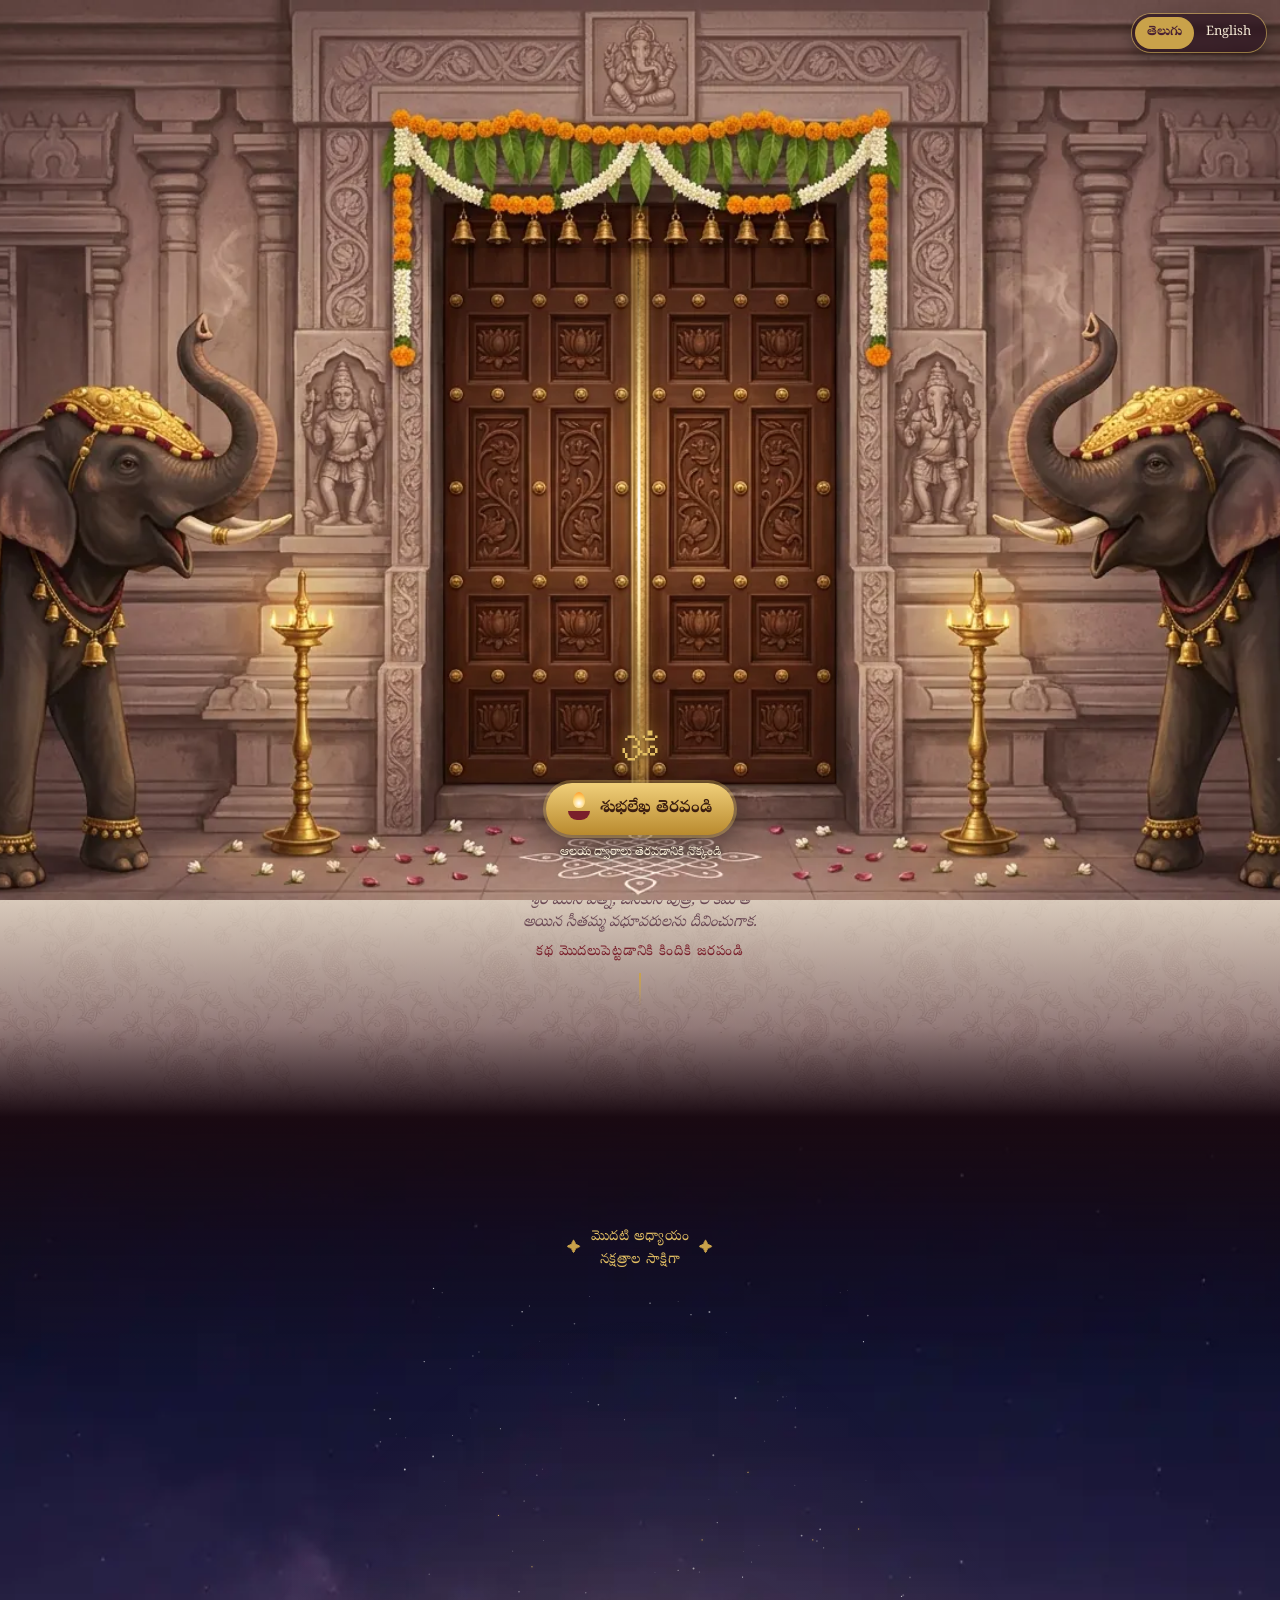
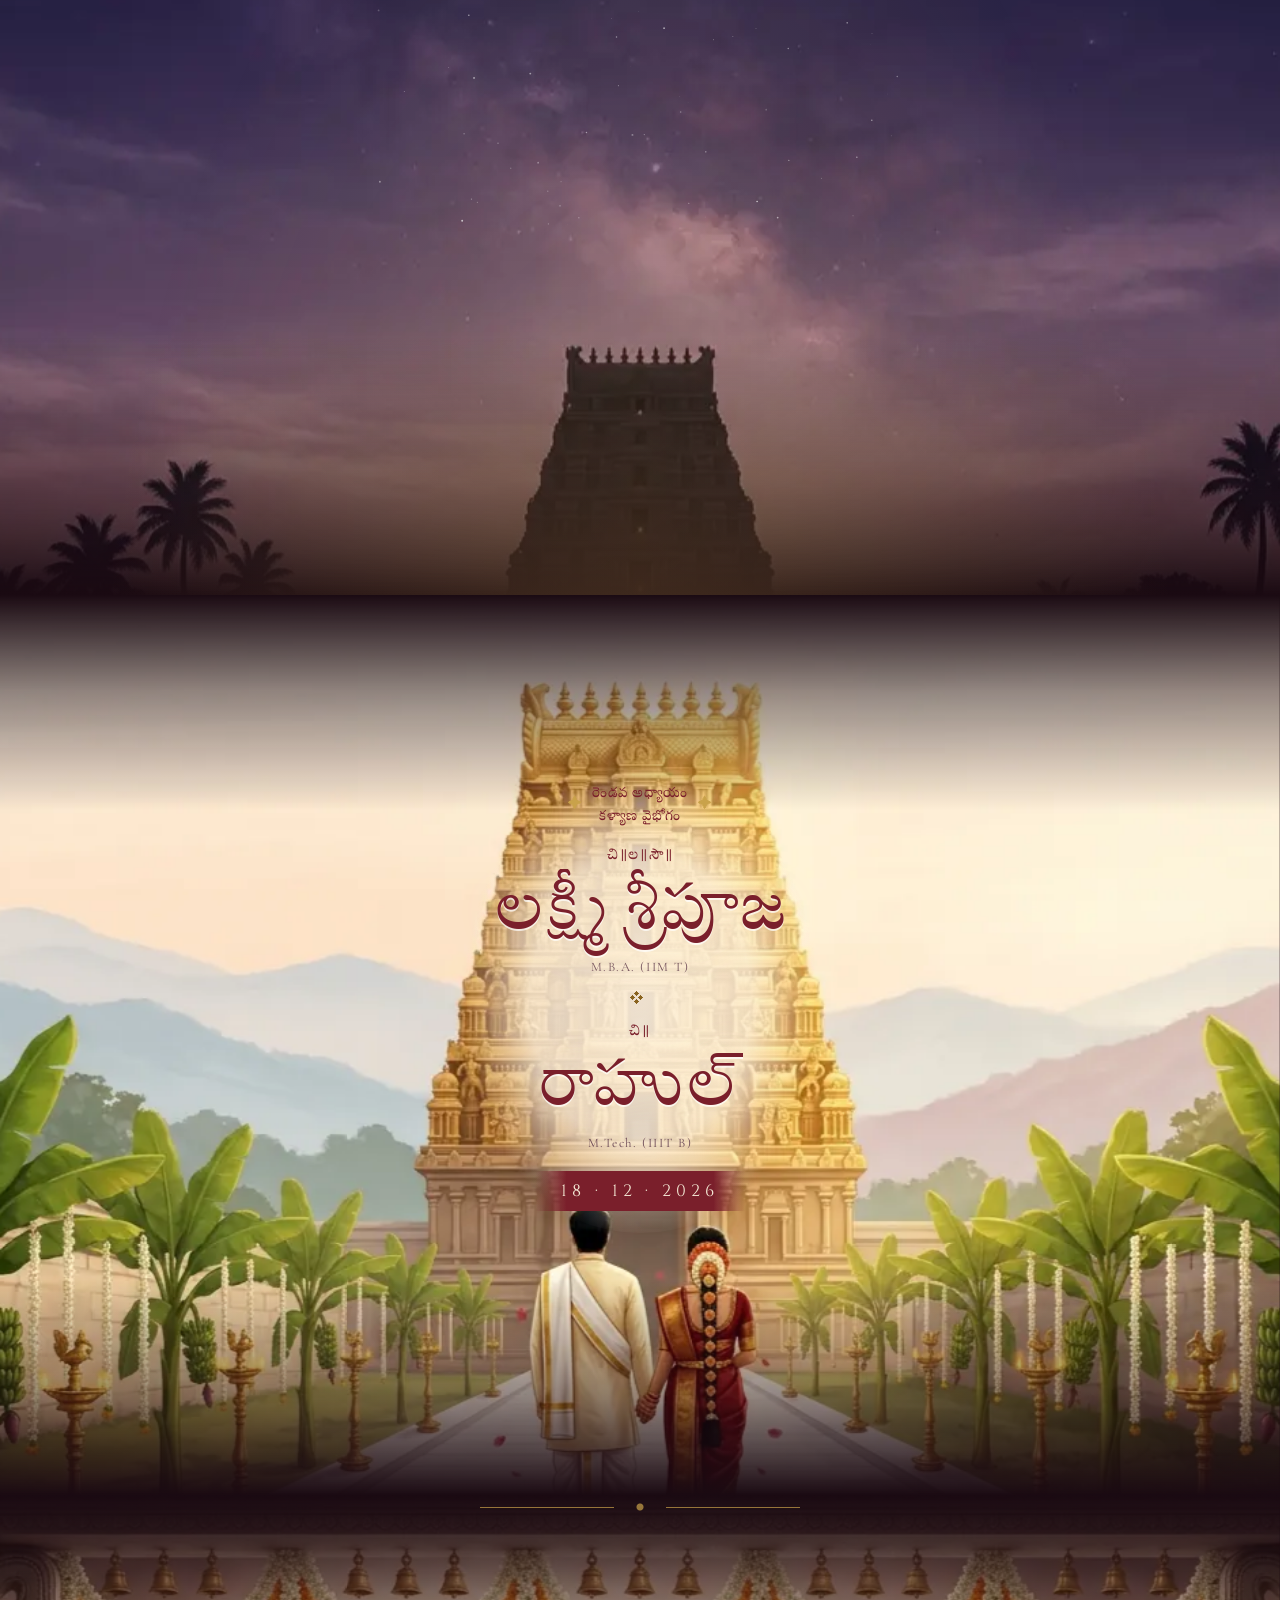
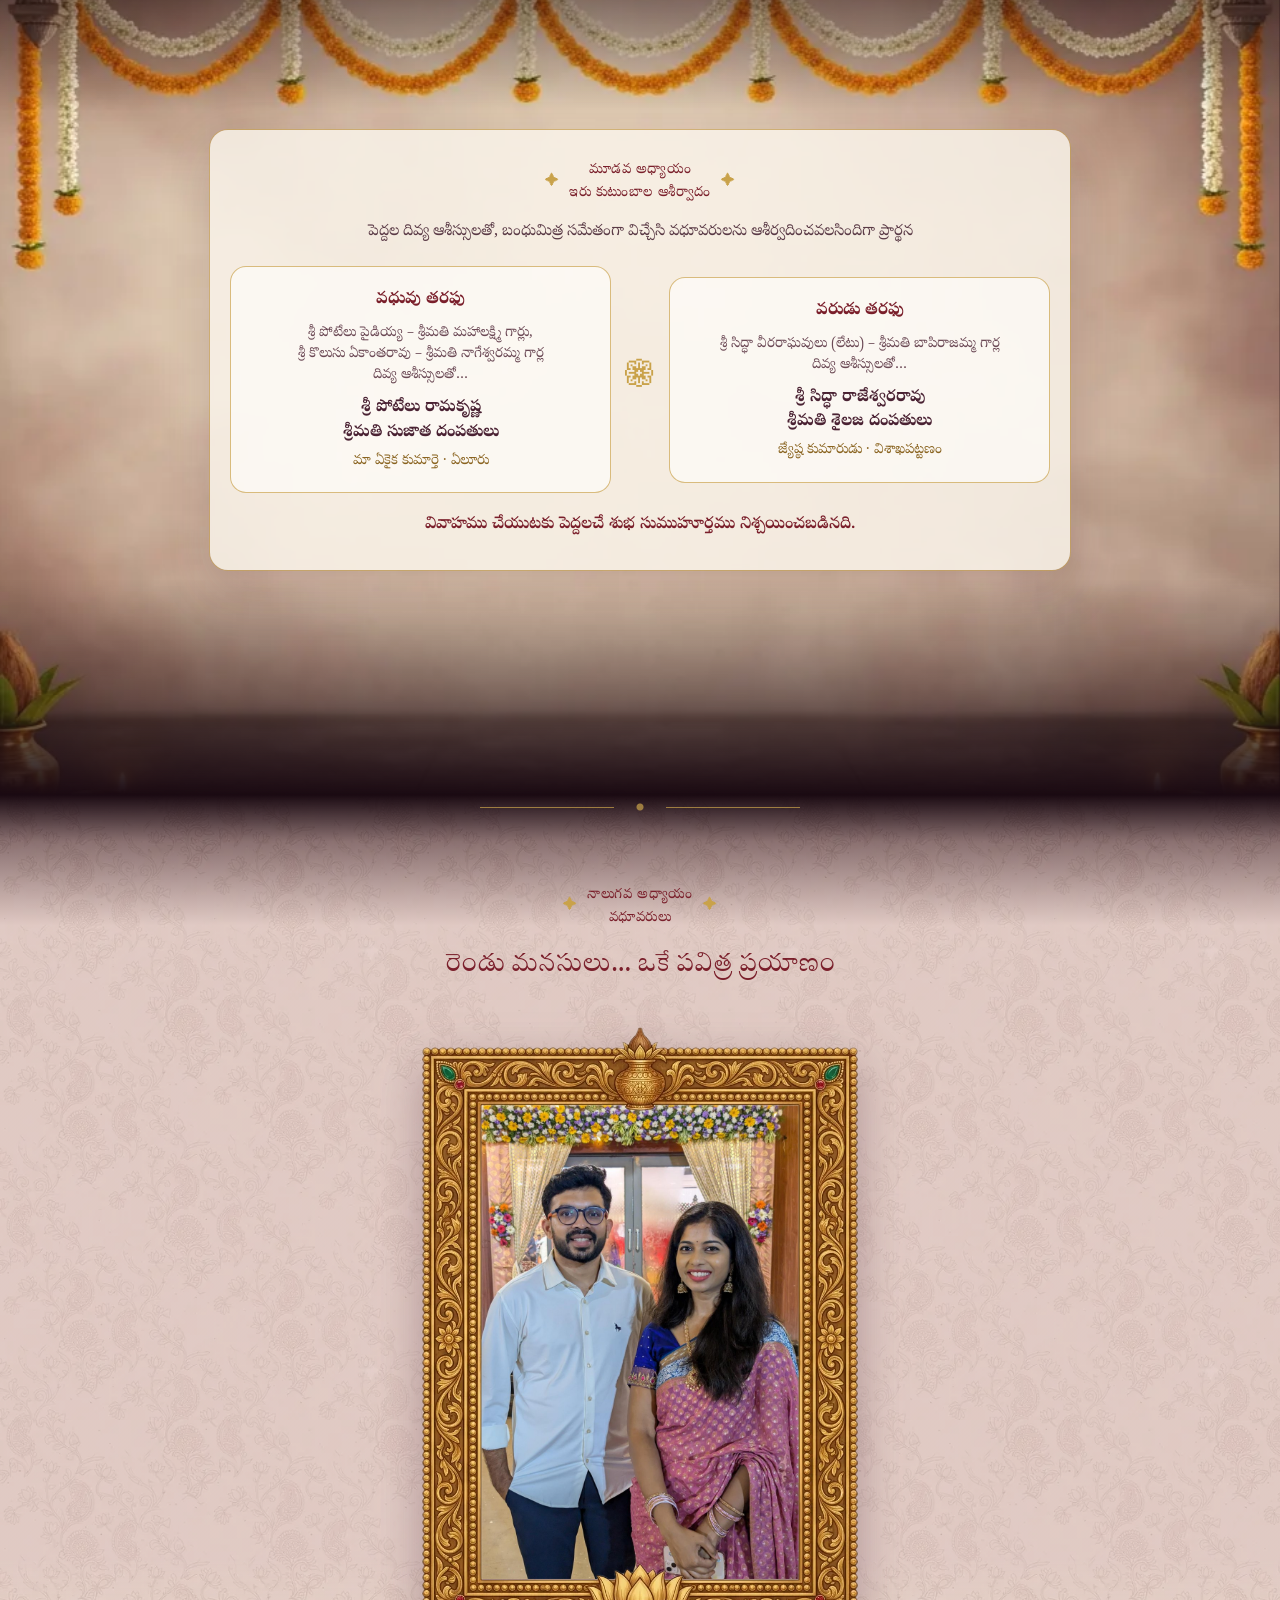
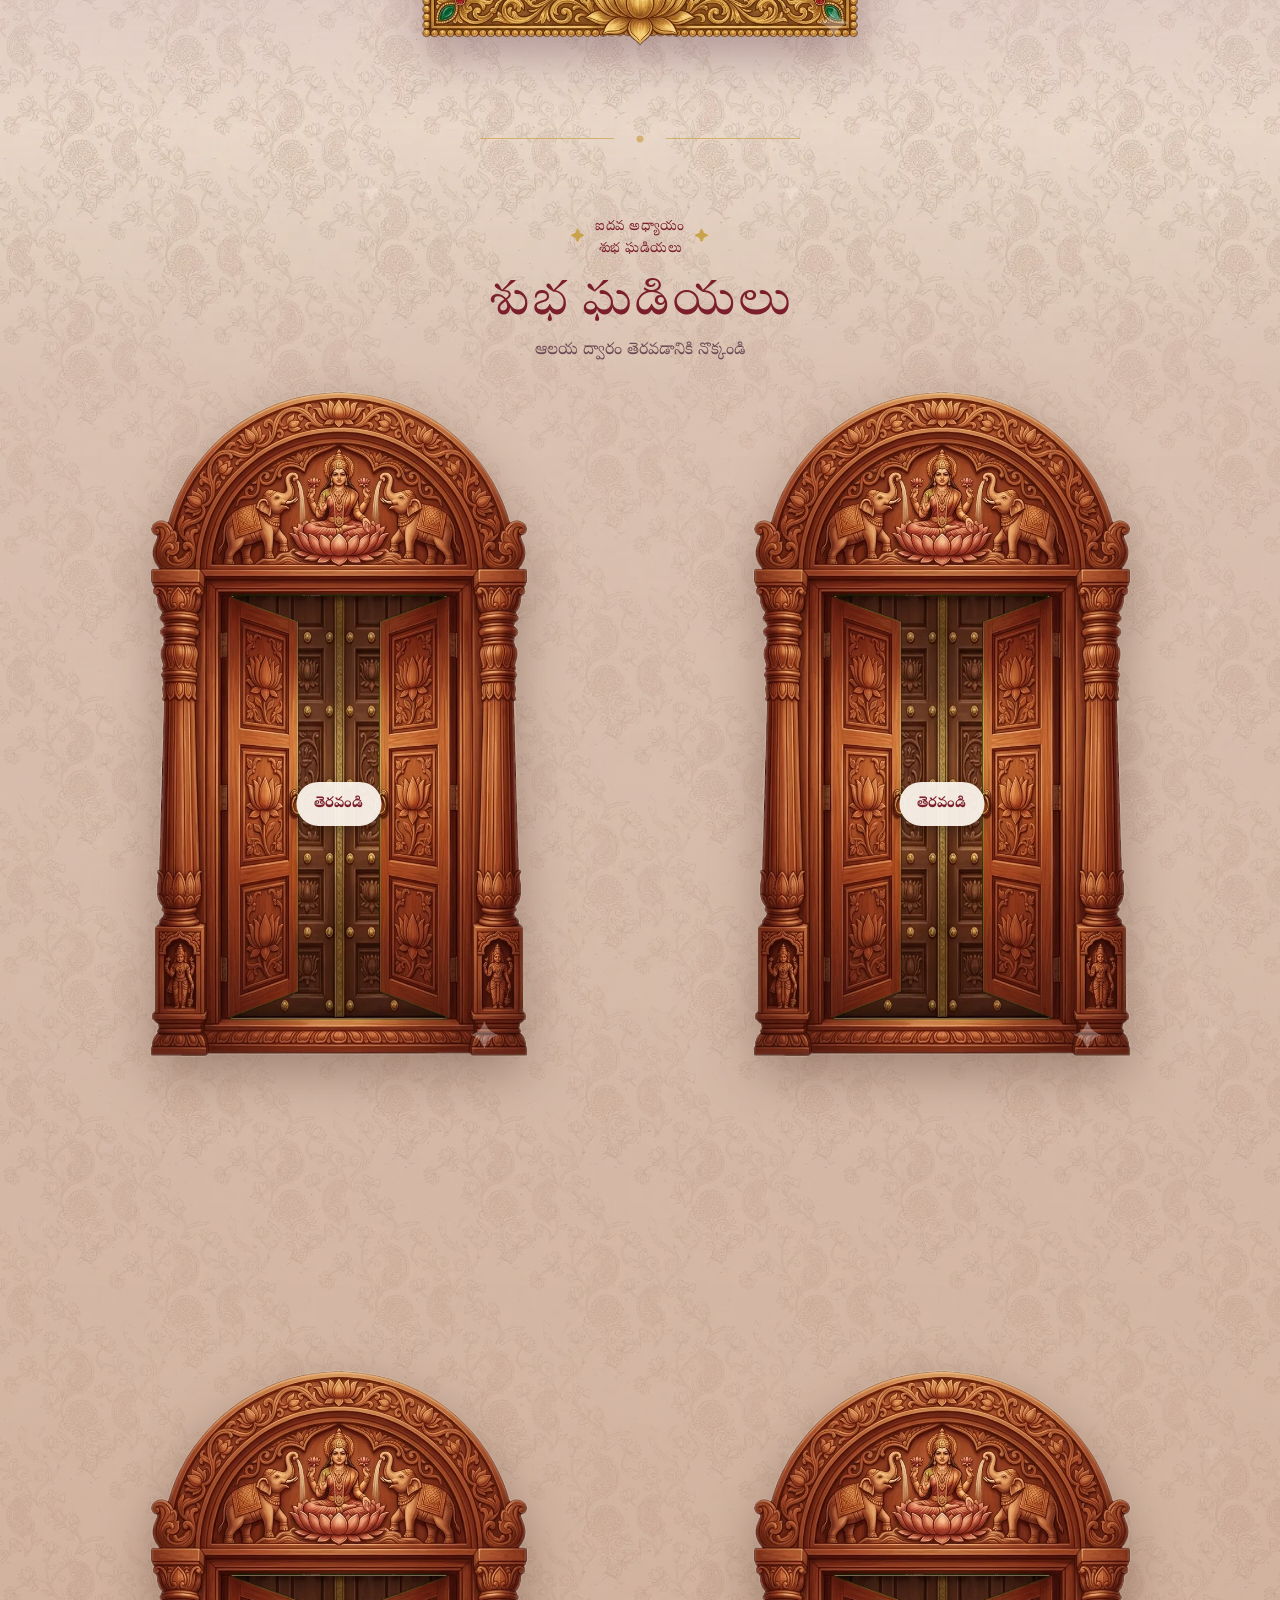
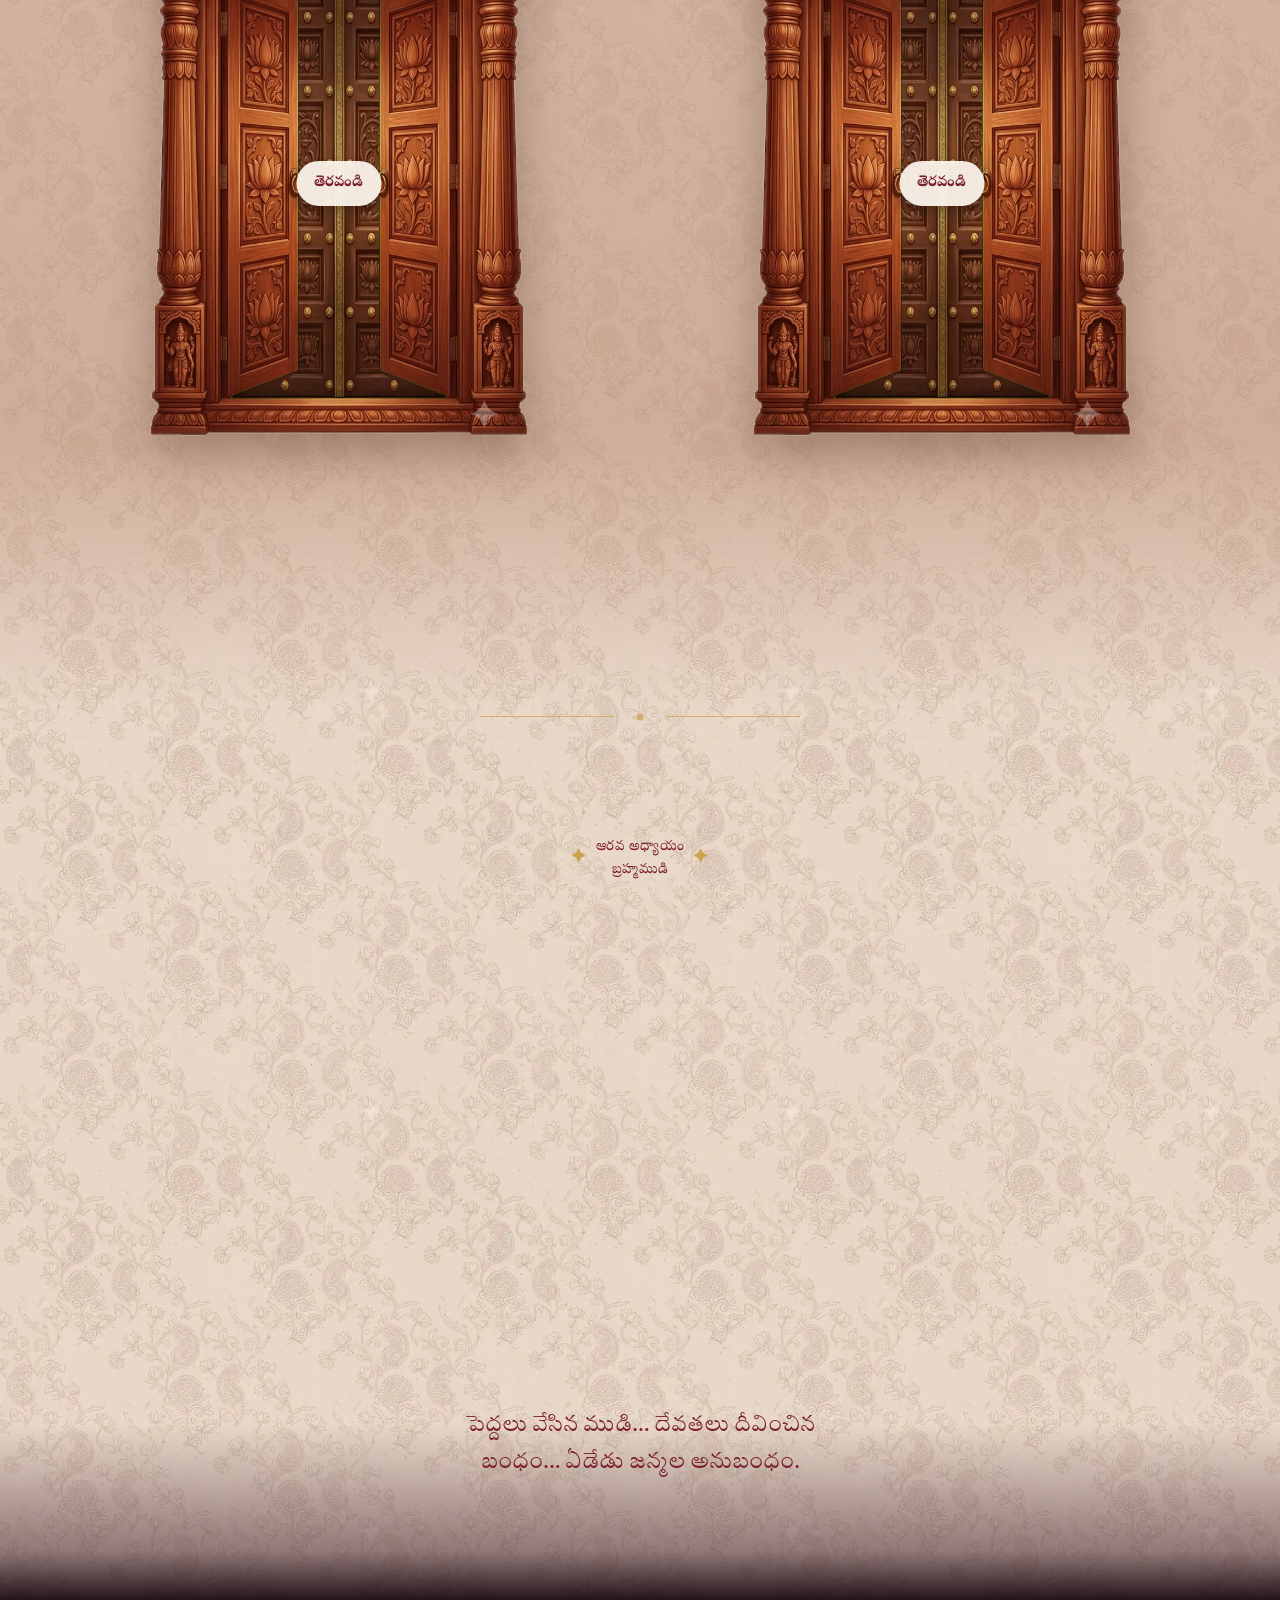
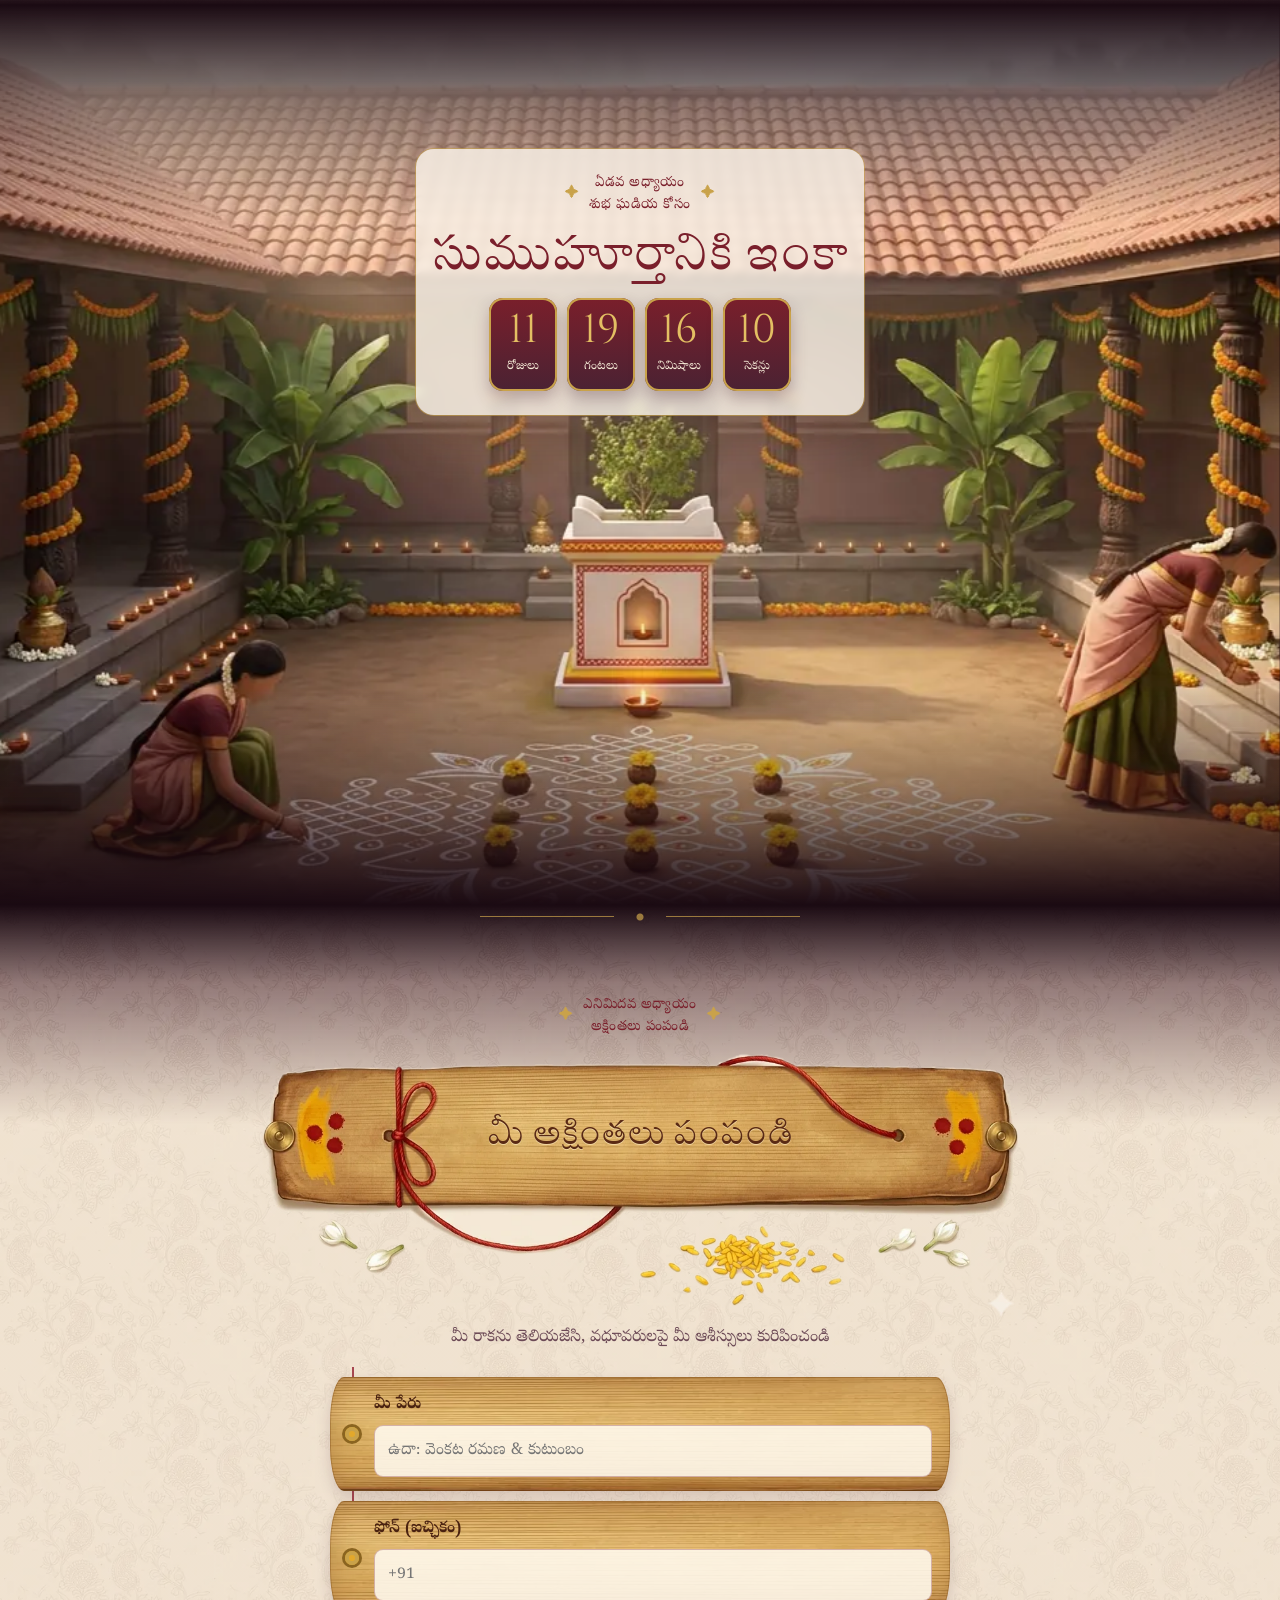
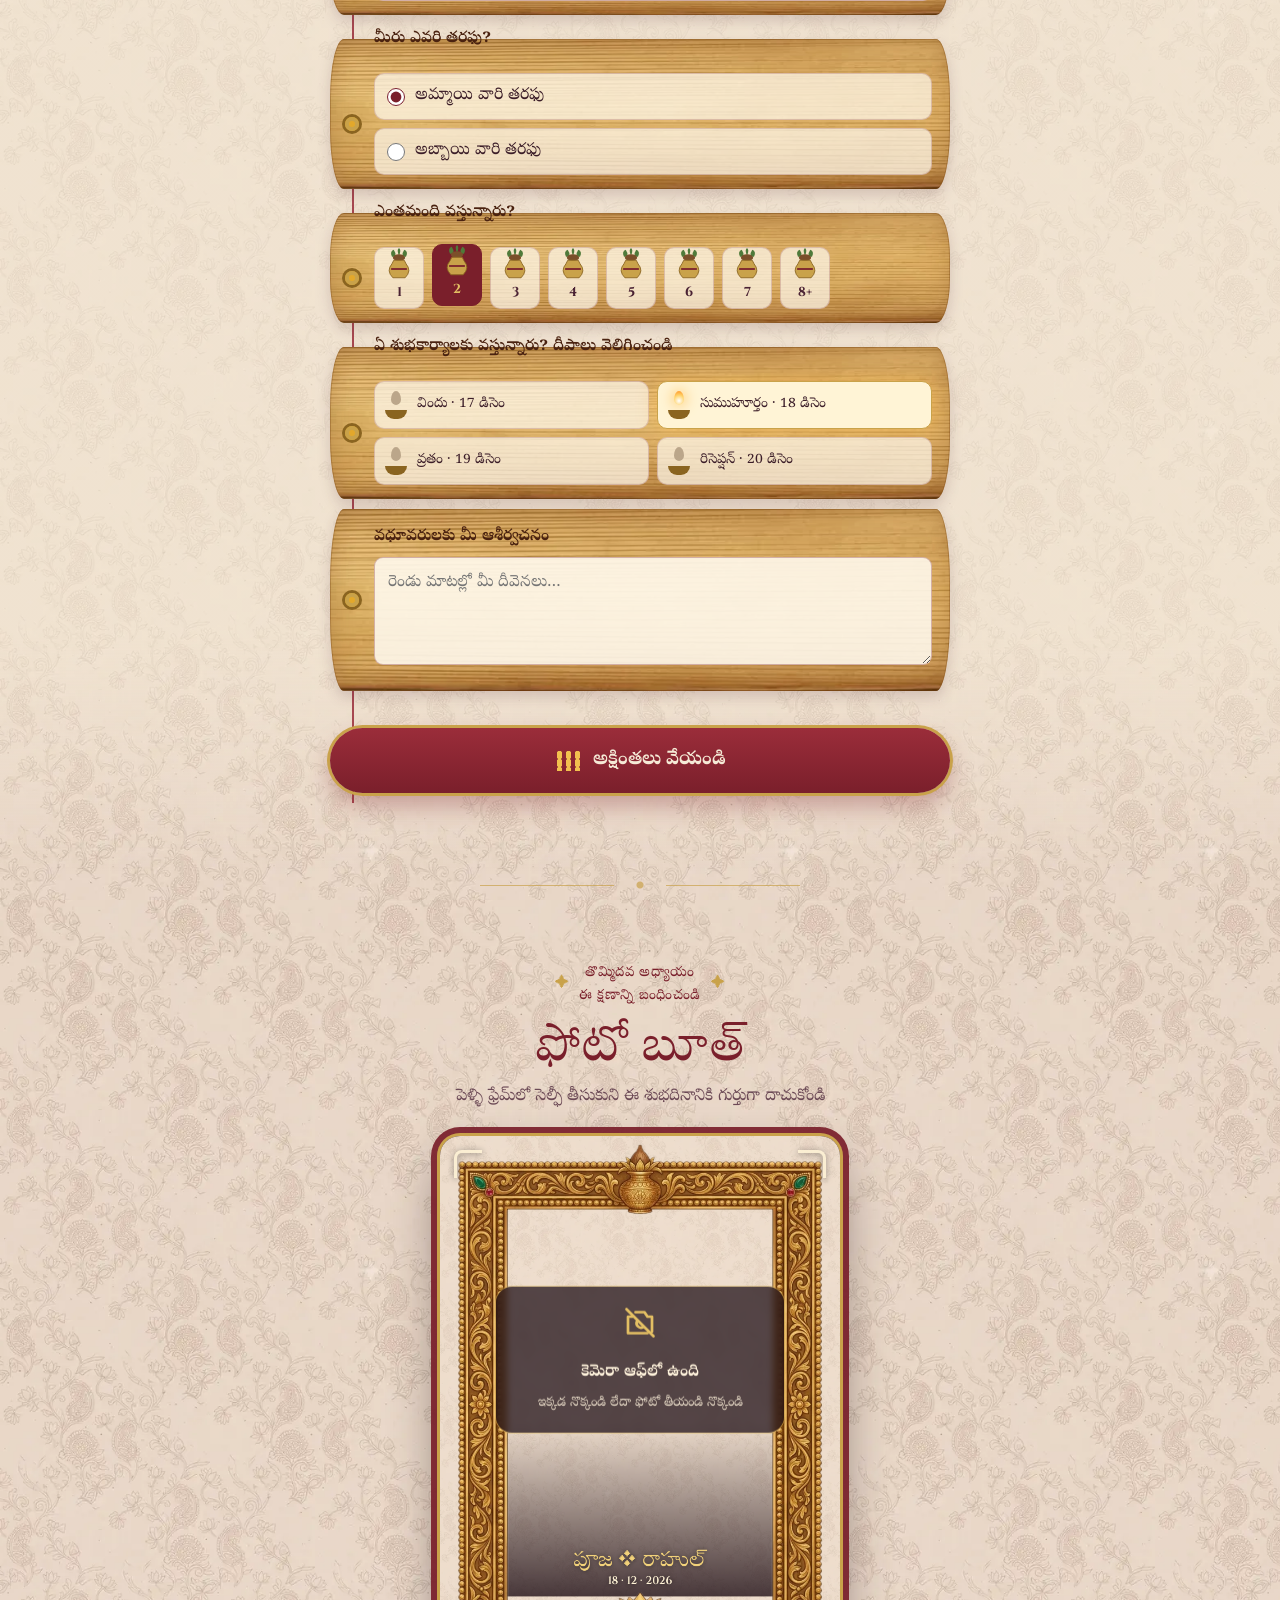
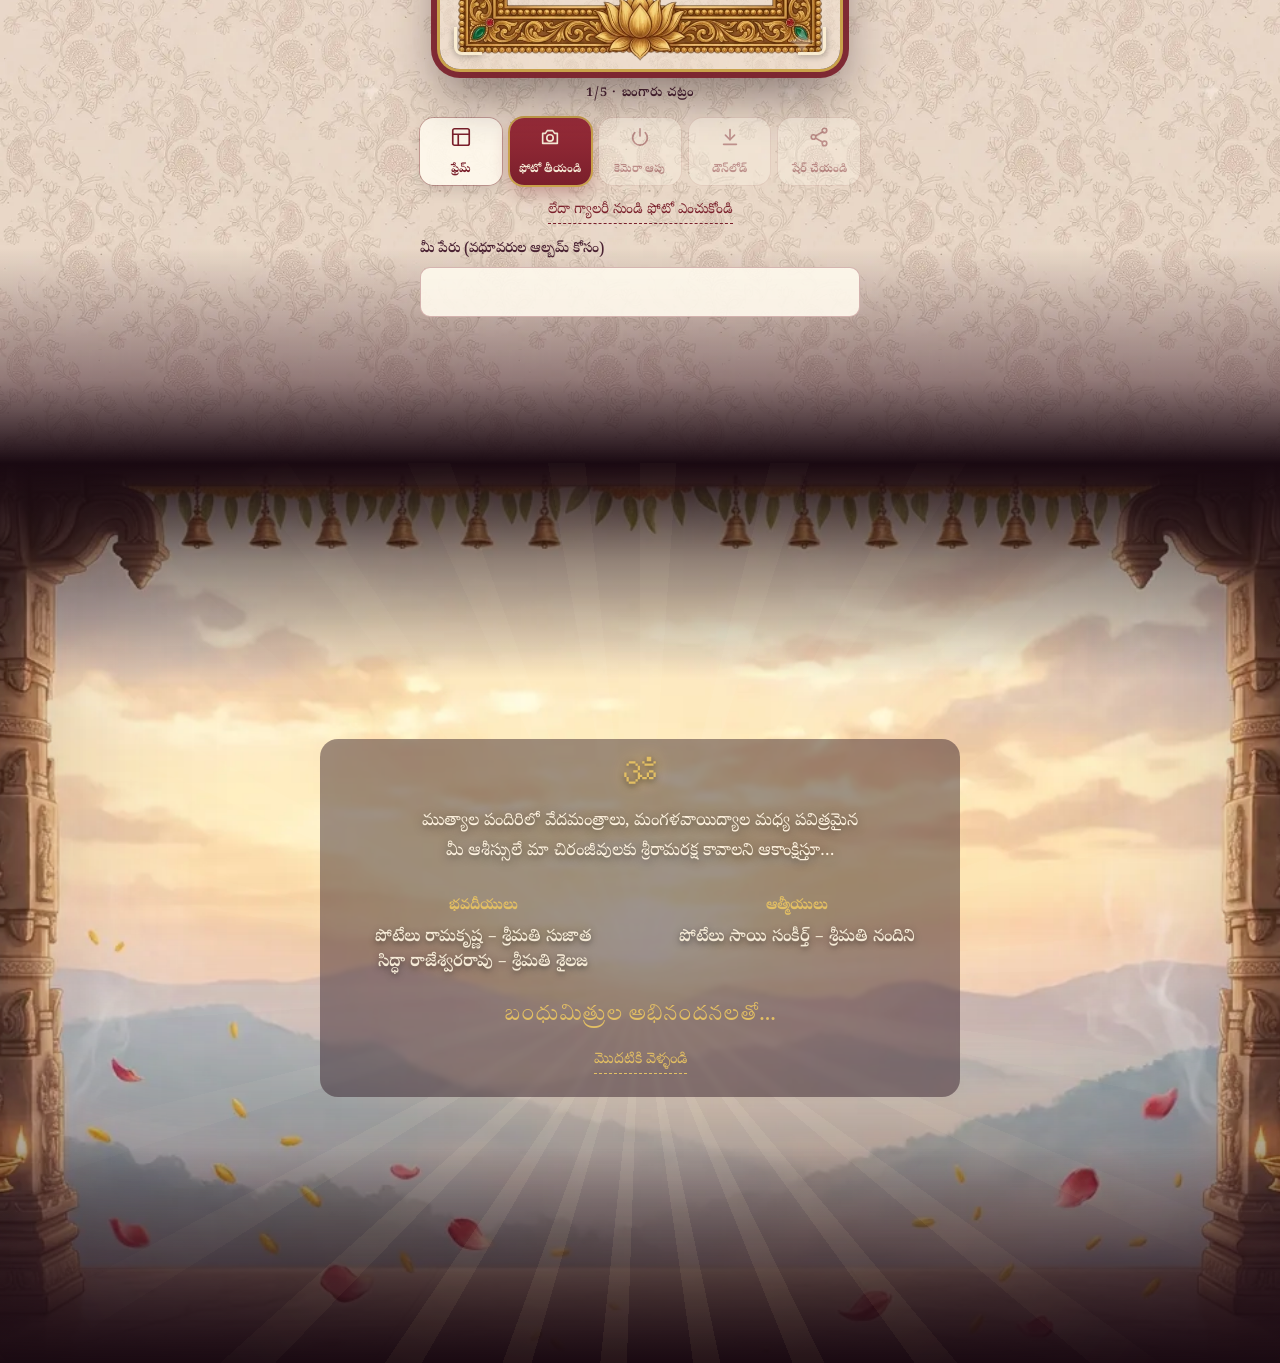
==== index.html @ 2badf067 "Initial commit - Pooja & Rahul wedding website" ====
<!DOCTYPE html>
<html lang="te">
<head>
<meta charset="utf-8">
<meta name="viewport" content="width=device-width, initial-scale=1">
<title>Lakshmi Sri Pooja weds Rahul · శుభలేఖ</title>
<meta name="description" content="Wedding invitation of Chi. La. Sow. Lakshmi Sri Pooja and Chi. Rahul · Sumuhurtham 18 December 2026, Eluru">
<meta property="og:title" content="Lakshmi Sri Pooja weds Rahul">
<meta property="og:description" content="Sumuhurtham · 18 December 2026 · Sree Convention, Eluru">
<meta name="theme-color" content="#4a2233">
<link rel="preconnect" href="https://fonts.googleapis.com">
<link rel="preconnect" href="https://fonts.gstatic.com" crossorigin>
<link rel="preload" as="image" href="assets/images/01_entrance-doors_mobile.webp" media="(max-aspect-ratio: 1/1)">
<link rel="preload" as="image" href="assets/images/01_entrance-doors_desktop.webp" media="(min-aspect-ratio: 1/1)">
<link href="https://fonts.googleapis.com/css2?family=Cinzel:wght@500;700&family=Cormorant+Garamond:ital,wght@0,500;0,600;0,700;1,500&family=Great+Vibes&family=Noto+Serif+Telugu:wght@400;600;700&family=Tiro+Telugu&display=swap" rel="stylesheet">
<link rel="stylesheet" href="css/style.css">
</head>
<body class="locked">

<!-- ============ PETALS + AKSHINTALU LAYER ============ -->
<canvas id="petals" aria-hidden="true"></canvas>

<!-- ============ 0. ENTRANCE: TEMPLE DOORS ============ -->
<section id="gate" class="gate" aria-label="Entrance">
  <div class="gate-stage" id="gateStage">
    <img class="gate-bg" id="gateBg" alt="" decoding="async">
    <div class="gate-inner" id="gateInner" aria-hidden="true"><div class="gate-light"></div></div>
    <div class="gate-leaves" id="gateLeaves" aria-hidden="true">
      <div class="gleaf gleaf-l"><img id="leafL" alt=""></div>
      <div class="gleaf gleaf-r"><img id="leafR" alt=""></div>
    </div>
    <img class="gate-trunks" id="gateTrunks" alt="" hidden>
  </div>
  <div class="gate-flash" aria-hidden="true"></div>
  <div class="lang-pick gate-lang" role="group" aria-label="Language">
    <button type="button" data-lang="te" class="lang-btn">తెలుగు</button>
    <button type="button" data-lang="en" class="lang-btn">English</button>
  </div>
  <div class="gate-ui">
    <div class="om" aria-hidden="true">ॐ</div>
    <button type="button" id="openGate" class="gate-open">
      <span class="diya" aria-hidden="true"></span>
      <span data-i18n="gate.open">శుభలేఖ తెరవండి</span>
    </button>
    <p class="gate-hint" data-i18n="gate.hint">ఆలయ ద్వారాలు తెరవడానికి నొక్కండి</p>
  </div>
</section>

<!-- floating controls -->
<div class="controls">
  <button type="button" id="langToggle" class="ctrl" aria-label="Change language"><span data-i18n="lang.label">English</span></button>
  <button type="button" id="musicToggle" class="ctrl ctrl-music" aria-label="Music"><span class="bars"><i></i><i></i><i></i><i></i></span></button>
</div>

<main id="story">

  <!-- ============ 1. INVOCATION ============ -->
  <section id="invocation" class="chapter invocation">
    <div class="arch-wrap reveal">
      <div class="arch-art" data-img="04_ganesha-arch" aria-hidden="true"></div>
      <div class="arch-fallback" aria-hidden="true">
        <div class="arch-shape"></div>
        <div class="banana banana-l"></div><div class="banana banana-r"></div>
        <div class="ganesha-mark">ॐ</div>
      </div>
      <div class="arch-content">
        <div class="tri-blessing">
          <span data-i18n="inv.srirasthu">శ్రీరస్తు</span>
          <span data-i18n="inv.subhamasthu">శుభమస్తు</span>
          <span data-i18n="inv.avighnamasthu">అవిఘ్నమస్తు</span>
        </div>
        <p class="shloka" data-i18n="inv.shloka"></p>
      </div>
    </div>
    <p class="shloka-meaning reveal" data-i18n="inv.meaning"></p>
    <p class="scroll-cue reveal" data-i18n="inv.scroll"></p>
  </section>

  <!-- ============ 2. STARS MEET ============ -->
  <section id="stars" class="chapter stars" data-img="03_star-night-sky">
    <div class="stars-bg" aria-hidden="true"></div>
    <p class="kicker light" data-i18n="stars.kicker"></p>
    <svg id="sky" viewBox="0 0 1000 1000" preserveAspectRatio="xMidYMid meet" aria-hidden="true">
      <defs>
        <radialGradient id="gStar"><stop offset="0" stop-color="#fff"/><stop offset=".35" stop-color="#ffe6a3"/><stop offset="1" stop-color="#ffcf5a" stop-opacity="0"/></radialGradient>
        <radialGradient id="gHalo"><stop offset="0" stop-color="#fff8e1" stop-opacity=".95"/><stop offset=".18" stop-color="#ffe08a" stop-opacity=".7"/><stop offset=".5" stop-color="#ffcf5a" stop-opacity=".22"/><stop offset="1" stop-color="#ffcf5a" stop-opacity="0"/></radialGradient>
        <radialGradient id="gSun"><stop offset="0" stop-color="#fff6d0"/><stop offset=".5" stop-color="#f6b93b"/><stop offset="1" stop-color="#e67e22" stop-opacity="0"/></radialGradient>
        <radialGradient id="gMoon"><stop offset="0" stop-color="#fffdf2"/><stop offset=".7" stop-color="#e9e2cf"/><stop offset="1" stop-color="#cfc6b0" stop-opacity="0"/></radialGradient>
        <radialGradient id="gFlame" cx=".5" cy=".7" r=".6"><stop offset="0" stop-color="#fff"/><stop offset=".4" stop-color="#ffd36b"/><stop offset="1" stop-color="#ff8c1a" stop-opacity="0"/></radialGradient>
        <filter id="glow" x="-50%" y="-50%" width="200%" height="200%"><feGaussianBlur stdDeviation="4" result="b"/><feMerge><feMergeNode in="b"/><feMergeNode in="SourceGraphic"/></feMerge></filter>
      </defs>
      <g id="dust"></g>
      <line class="rasi-border" x1="470" y1="200" x2="470" y2="800"/>
      <g id="cancer" class="const"></g>
      <g id="leo" class="const"></g>
      <g id="aslesha" class="nak"></g>
      <g id="magha" class="nak"></g>
      <text id="tCancer" data-i18n="stars.cancer" class="sky-label" x="230" y="225" text-anchor="middle"></text>
      <text id="tLeo" data-i18n="stars.leo" class="sky-label" x="760" y="225" text-anchor="middle"></text>
      <text id="tAslesha" data-i18n="stars.aslesha" class="sky-name" x="300" y="650" text-anchor="middle"></text>
      <text id="tMagha" data-i18n="stars.magha" class="sky-name" x="620" y="650" text-anchor="middle"></text>
      <g id="moon"><circle r="46" fill="url(#gMoon)"/><circle r="30" fill="#f8f3e3"/><circle cx="12" cy="-6" r="26" fill="#1b1640" opacity=".92"/></g>
      <g id="sun"><circle r="70" fill="url(#gSun)"/><circle r="30" fill="#ffd56b"/><g class="rays"></g></g>
      <circle id="orbA" r="10" fill="url(#gStar)" filter="url(#glow)" opacity="0"/>
      <circle id="orbM" r="10" fill="url(#gStar)" filter="url(#glow)" opacity="0"/>
      <g id="deepam" opacity="0">
        <ellipse cx="0" cy="-34" rx="26" ry="48" fill="url(#gFlame)"/>
        <path d="M0 -70 C 14 -48, 14 -26, 0 -14 C -14 -26, -14 -48, 0 -70 Z" fill="#ffdf7e"/>
        <path d="M-62 -6 Q 0 34 62 -6 Q 48 26 0 30 Q -48 26 -62 -6 Z" fill="#c9a24a" stroke="#8a6420" stroke-width="2"/>
        <ellipse cx="0" cy="-6" rx="62" ry="10" fill="#e3bf63" stroke="#8a6420" stroke-width="2"/>
      </g>
    </svg>
    <div class="stars-text">
      <p class="sl" data-i18n="stars.l1"></p>
      <p class="sl" data-i18n="stars.l2"></p>
      <p class="sl" data-i18n="stars.l3"></p>
      <p class="sl sl-big" data-i18n="stars.l4"></p>
      <button type="button" class="replay" id="replayStars" data-i18n="stars.replay"></button>
    </div>
  </section>

  <!-- ============ 3. NAMES / GOPURAM ============ -->
  <section id="names" class="chapter names" data-img="02_gopuram-hero">
    <div class="names-fallback" aria-hidden="true">
      <div class="hills"></div>
      <svg class="gopuram-svg" viewBox="0 0 400 520"><g fill="#c9a24a" stroke="#8a6420" stroke-width="2">
        <rect x="70" y="420" width="260" height="100"/>
        <path d="M95 420 L305 420 L290 360 L110 360 Z"/><path d="M115 360 L285 360 L272 305 L128 305 Z"/>
        <path d="M132 305 L268 305 L257 255 L143 255 Z"/><path d="M147 255 L253 255 L244 210 L156 210 Z"/>
        <path d="M160 210 L240 210 L233 172 L167 172 Z"/><path d="M150 172 Q200 110 250 172 Z"/>
        <g fill="#e3bf63"><circle cx="175" cy="125" r="7"/><circle cx="200" cy="112" r="8"/><circle cx="225" cy="125" r="7"/></g>
        <rect x="175" y="440" width="50" height="80" fill="#4a2233"/></g>
        <g fill="#8a6420" opacity=".5"><rect x="120" y="375" width="12" height="30"/><rect x="160" y="375" width="12" height="30"/><rect x="228" y="375" width="12" height="30"/><rect x="268" y="375" width="12" height="30"/><rect x="150" y="320" width="10" height="22"/><rect x="240" y="320" width="10" height="22"/><rect x="195" y="270" width="10" height="22"/></g>
      </svg>
    </div>
    <div class="names-card">
      <p class="kicker" data-i18n="names.kicker"></p>
      <div class="name-line reveal"><span class="pref" data-i18n="names.bridePrefix"></span><h1 class="nm" data-i18n="names.bride"></h1><span class="deg" data-i18n="names.brideDeg"></span></div>
      <div class="weds reveal" data-i18n="names.with"></div>
      <div class="name-line reveal"><span class="pref" data-i18n="names.groomPrefix"></span><h1 class="nm" data-i18n="names.groom"></h1><span class="deg" data-i18n="names.groomDeg"></span></div>
      <div class="date-ribbon reveal" data-i18n="names.date"></div>
    </div>
  </section>

  <!-- ============ 4. FAMILIES ============ -->
  <section id="families" class="chapter families" data-img="05_families-mandapam">
    <div class="pillar pillar-l" aria-hidden="true"></div><div class="pillar pillar-r" aria-hidden="true"></div>
    <div class="fam-inner">
      <p class="kicker" data-i18n="fam.kicker"></p>
      <p class="fam-lead reveal" data-i18n="fam.lead"></p>
      <div class="fam-grid">
        <article class="fam-card reveal">
          <h3 data-i18n="fam.brideSide"></h3>
          <p class="gp" data-i18n="fam.brideGp"></p>
          <p class="parents" data-i18n="fam.brideParents"></p>
          <p class="rel" data-i18n="fam.brideRel"></p>
        </article>
        <div class="fam-knot reveal" aria-hidden="true">❁</div>
        <article class="fam-card reveal">
          <h3 data-i18n="fam.groomSide"></h3>
          <p class="gp" data-i18n="fam.groomGp"></p>
          <p class="parents" data-i18n="fam.groomParents"></p>
          <p class="rel" data-i18n="fam.groomRel"></p>
        </article>
      </div>
      <p class="fam-decided reveal" data-i18n="fam.decided"></p>
    </div>
  </section>

  <!-- ============ 5. COUPLE PHOTOS ============ -->
  <section id="couple" class="chapter couple">
    <p class="kicker" data-i18n="couple.kicker"></p>
    <p class="couple-line reveal" data-i18n="couple.line"></p>
    <div class="frames">
      <figure class="tframe main reveal"><div class="tf-photo"><img src="assets/images/couple-1.jpg" alt="Pooja and Rahul" loading="lazy"></div><img class="tf-frame" src="assets/images/06_photo-frame.webp" alt=""></figure>
    </div>
  </section>

  <!-- ============ 6. EVENTS (temple doors) ============ -->
  <section id="events" class="chapter events">
    <p class="kicker" data-i18n="ev.kicker"></p>
    <h2 class="ch-title reveal" data-i18n="ev.title"></h2>
    <p class="ch-sub reveal" data-i18n="ev.sub"></p>
    <div class="event-list" id="eventList"></div>
  </section>

  <!-- ============ 7. BRAHMAMUDI ============ -->
  <section id="knot" class="chapter knot">
    <p class="kicker" data-i18n="knot.kicker"></p>
    <div class="knot-stage" id="knotStage">
      <img class="knot-half knot-l" src="assets/images/12_brahmamudi-knot.webp" alt="">
      <img class="knot-half knot-r" src="assets/images/12_brahmamudi-knot.webp" alt="">
      <div class="knot-glow" aria-hidden="true"></div>
    </div>
    <p class="knot-line reveal" data-i18n="knot.line"></p>
  </section>

  <!-- ============ 8. COUNTDOWN ============ -->
  <section id="countdown" class="chapter countdown" data-img="13_countdown-courtyard">
    <div class="cd-inner">
      <p class="kicker" data-i18n="cd.kicker"></p>
      <h2 class="ch-title" data-i18n="cd.title"></h2>
      <div class="cd-grid" id="cdGrid">
        <div class="cd-cell"><span id="cdD">--</span><small data-i18n="cd.days"></small></div>
        <div class="cd-cell"><span id="cdH">--</span><small data-i18n="cd.hours"></small></div>
        <div class="cd-cell"><span id="cdM">--</span><small data-i18n="cd.mins"></small></div>
        <div class="cd-cell"><span id="cdS">--</span><small data-i18n="cd.secs"></small></div>
      </div>
      <p class="cd-done" id="cdDone" data-i18n="cd.done" hidden></p>
    </div>
    <div class="muggu" aria-hidden="true"></div>
  </section>

  <!-- ============ 9. RSVP ============ -->
  <section id="rsvp" class="chapter rsvp">
    <p class="kicker" data-i18n="rsvp.kicker"></p>
    <div class="scroll-head" id="scrollHead">
      <img src="assets/images/14_rsvp-palm-leaf.webp" alt="">
      <h2 class="scroll-title" data-i18n="rsvp.title"></h2>
    </div>
    <p class="ch-sub reveal" data-i18n="rsvp.sub"></p>

    <div class="leaf" id="leaf">
      <span class="leaf-thread" aria-hidden="true"></span>
      <form id="rsvpForm" class="leaf-form" novalidate>
        <label class="fld"><span data-i18n="rsvp.name"></span>
          <input name="name" maxlength="80" autocomplete="name" data-i18n-ph="rsvp.namePh" required></label>
        <label class="fld"><span data-i18n="rsvp.phone"></span>
          <input name="phone" maxlength="20" inputmode="tel" autocomplete="tel" placeholder="+91"></label>

        <fieldset class="fld">
          <legend data-i18n="rsvp.side"></legend>
          <div class="side-pick">
            <label><input type="radio" name="side" value="bride" checked><span data-i18n="rsvp.sideBride"></span></label>
            <label><input type="radio" name="side" value="groom"><span data-i18n="rsvp.sideGroom"></span></label>
          </div>
        </fieldset>

        <fieldset class="fld">
          <legend data-i18n="rsvp.count"></legend>
          <div class="kalasams" id="kalasams" role="radiogroup"></div>
        </fieldset>

        <fieldset class="fld">
          <legend data-i18n="rsvp.events"></legend>
          <div class="lamps" id="lamps"></div>
        </fieldset>

        <label class="fld"><span data-i18n="rsvp.bless"></span>
          <textarea name="blessing" rows="3" maxlength="500" data-i18n-ph="rsvp.blessPh"></textarea></label>

        <p class="form-err" id="formErr" role="alert"></p>
        <button type="submit" class="btn-akshintalu" id="rsvpBtn"><span class="rice" aria-hidden="true"></span><span data-i18n="rsvp.submit"></span></button>
      </form>

      <div class="rsvp-thanks" id="rsvpThanks" hidden>
        <div class="kalasam-big" aria-hidden="true"></div>
        <h3 data-i18n="rsvp.thanks"></h3>
        <p data-i18n="rsvp.thanksSub"></p>
        <button type="button" class="link-btn" id="rsvpAgain" data-i18n="rsvp.again"></button>
      </div>
    </div>
  </section>

  <!-- ============ 10. PHOTO BOOTH (reserved) ============ -->
  <section id="photobooth" class="chapter photobooth">
    <p class="kicker" data-i18n="pb.kicker"></p>
    <h2 class="ch-title reveal" data-i18n="pb.title"></h2>
    <p class="ch-sub reveal" data-i18n="pb.sub"></p>

    <div class="pb-stage reveal">
      <div class="pb-viewport">
        <canvas id="pbView" width="720" height="960" aria-label="Photo booth"></canvas>
        <span class="pb-corner tl"></span><span class="pb-corner tr"></span><span class="pb-corner bl"></span><span class="pb-corner br"></span>
        <button type="button" class="pb-off" id="pbOff">
          <span class="pb-off-icon" id="pbOffIcon"></span>
          <span data-i18n="pb.off"></span>
          <span class="pb-off-hint" data-i18n="pb.offHint"></span>
        </button>
        <span class="pb-live-badge"><i></i>LIVE</span>
        <button type="button" class="pb-flip" id="pbFlip" aria-label="Switch camera" hidden>⟲</button>
        <div class="pb-count" id="pbCount" hidden>3</div>
        <div class="pb-flash" id="pbFlash"></div>
      </div>
      <p class="pb-frame-name" id="pbFrameName"></p>

      <div class="pb-toolbar" role="toolbar" aria-label="Photo booth controls">
        <button type="button" class="pb-tool" id="pbFrameBtn"><span id="pbFrameIcon"></span><b data-i18n="pb.frame"></b></button>
        <button type="button" class="pb-tool accent" id="pbCapture"><span id="pbCapIcon"></span><b id="pbCapLabel"></b></button>
        <button type="button" class="pb-tool" id="pbPower" disabled><span id="pbPowerIcon"></span><b data-i18n="pb.power"></b></button>
        <button type="button" class="pb-tool" id="pbDownload" disabled><span id="pbDownloadIcon"></span><b data-i18n="pb.download"></b></button>
        <button type="button" class="pb-tool" id="pbShareBtn" disabled><span id="pbShareIcon"></span><b data-i18n="pb.share"></b></button>
      </div>
      <button type="button" class="link-btn pb-gallery" id="pbGallery" data-i18n="pb.upload"></button>

      <label class="pb-name"><span data-i18n="pb.name"></span><input id="pbName" maxlength="60" autocomplete="name"></label>
      <p class="pb-msg" id="pbMsg" role="status"></p>
      <p class="pb-status" id="pbStatus" role="status"></p>
      <input type="file" id="pbFile" accept="image/*" hidden>
      <input type="file" id="pbSelfie" accept="image/*" capture="user" hidden>
    </div>

    <div class="pb-sheet" id="pbSheet" hidden>
      <div class="pb-sheet-card" role="dialog" aria-modal="true" aria-labelledby="pbSheetTitle">
        <div class="pb-sheet-head"><h3 id="pbSheetTitle" data-i18n="pb.sheetTitle"></h3><button type="button" class="pb-x" id="pbSheetClose" aria-label="Close">✕</button></div>
        <img id="pbSheetImg" alt="">
        <div class="pb-apps">
          <button type="button" data-share="whatsapp"><span class="app wa">W</span>WhatsApp</button>
          <button type="button" data-share="instagram"><span class="app ig">◎</span>Instagram</button>
          <button type="button" data-share="facebook"><span class="app fb">f</span>Facebook</button>
          <button type="button" data-share="x"><span class="app xx">X</span>X</button>
          <button type="button" data-share="copy"><span class="app cp">🔗</span><span data-i18n="pb.copy"></span></button>
        </div>
        <p class="pb-sheet-msg" id="pbSheetMsg" role="status"></p>
      </div>
    </div>
  </section>

  <!-- ============ 11. CLOSING ============ -->
  <section id="closing" class="chapter closing" data-img="15_closing-blessing">
    <div class="rays" aria-hidden="true"></div>
    <div class="closing-inner">
      <div class="om small" aria-hidden="true">ॐ</div>
      <p class="abhilasha reveal" data-i18n="end.abhilasha"></p>
      <div class="sign-grid">
        <div class="reveal"><h4 data-i18n="end.invited"></h4><p data-i18n="end.inviters"></p></div>
        <div class="reveal"><h4 data-i18n="end.love"></h4><p data-i18n="end.lovers"></p></div>
      </div>
      <p class="compliments reveal" data-i18n="end.compliments"></p>
      <button type="button" class="link-btn light" id="toTop" data-i18n="end.top"></button>
    </div>
  </section>
</main>

<audio id="bgm" loop preload="none"></audio>

<script src="js/config.js"></script>
<script src="js/i18n.js"></script>
<script src="js/stars.js"></script>
<script src="js/main.js"></script>
<script src="js/rsvp.js"></script>
<script src="js/photobooth.js"></script>
</body>
</html>
---- css/style.css ----
/* =========================================================
   Lakshmi Sri Pooja weds Rahul · temple-theme invitation
   ========================================================= */
:root{
  --plum:#4a2233; --maroon:#7a1f2b; --maroon-2:#9b2d3a;
  --gold:#c9a24a; --gold-2:#e3bf63; --gold-d:#8a6420;
  --mauve:#b79aa8; --rose:#e8d5c8; --cream:#f5ead6; --paper:#efe2d3;
  --leaf:#4f7a3a; --turmeric:#e3a82b; --ink:#3b1d28;
  --f-en:"Cormorant Garamond", Georgia, serif;
  --f-disp:"Cinzel", "Cormorant Garamond", serif;
  --f-script:"Great Vibes", cursive;
  --f-te:"Noto Serif Telugu", "Tiro Telugu", serif;
  --f-te-disp:"Tiro Telugu", "Noto Serif Telugu", serif;
  --ease: cubic-bezier(.22,.8,.2,1);
  --ease-in: cubic-bezier(.6,0,.8,.3);
}
*{box-sizing:border-box;margin:0;padding:0}
html{scroll-behavior:smooth;-webkit-text-size-adjust:100%}
body{font-family:var(--f-en);color:var(--ink);background-color:var(--paper);font-size:18px;line-height:1.55;overflow-x:hidden}
html[lang="te"] body{font-family:var(--f-te);font-size:16.5px;line-height:1.75}
body.locked{overflow:hidden;height:100vh}
button{font:inherit;cursor:pointer;border:0;background:none;color:inherit}
img{max-width:100%;display:block}
#petals{position:fixed;inset:0;width:100%;height:100%;pointer-events:none;z-index:60}

/* =========================================================
   GATE — real temple doors that swing open, then we walk in
   ========================================================= */
.gate{position:fixed;inset:0;z-index:50;overflow:hidden;background:#2c1420}
.gate-stage{position:absolute;transform-origin:50% 50%;transition:transform 2.4s var(--ease-in), filter 2.4s}
.gate-bg{position:absolute;inset:0;width:100%;height:100%;object-fit:fill}
.gate-inner{position:absolute;overflow:hidden;background:#1a0a06}
.gate-light{position:absolute;inset:-20%;opacity:0;transition:opacity 1.6s ease .3s;
  background:
    radial-gradient(ellipse 40% 55% at 50% 55%, #fff7da 0%, #ffd77a 25%, rgba(240,150,40,.55) 55%, transparent 80%),
    linear-gradient(180deg,#5a2a10,#2a0f06)}
.gate-leaves{position:absolute;display:flex;perspective:1400px;transform-style:preserve-3d}
.gleaf{position:relative;height:100%;transition:transform 2.3s var(--ease), filter 2.3s;will-change:transform}
.gleaf img{width:100%;height:100%;object-fit:fill;box-shadow:0 0 18px rgba(0,0,0,.35)}
.gleaf-l{transform-origin:left center}
.gleaf-r{transform-origin:right center}
.gate-trunks{position:absolute;pointer-events:none;z-index:3}
/* idle: a thin line of light breathes through the seam */
.gate-leaves::after{content:"";position:absolute;top:2%;bottom:2%;left:50%;width:3px;transform:translateX(-50%);
  background:linear-gradient(180deg,transparent,#ffe7a3 30%,#fff 50%,#ffe7a3 70%,transparent);
  box-shadow:0 0 14px 4px rgba(255,210,120,.55);animation:seam 2.6s ease-in-out infinite;transition:opacity .4s}
@keyframes seam{50%{opacity:.35}}
.gate.open .gate-leaves::after{opacity:0;animation:none}
.gate.open .gleaf-l{transform:rotateY(-98deg);filter:brightness(.55)}
.gate.open .gleaf-r{transform:rotateY(98deg);filter:brightness(.55)}
.gate.open .gate-light{opacity:1}
.gate.zoom .gate-stage{transform:scale(3.2)}
.gate-flash{position:absolute;inset:0;z-index:6;pointer-events:none;opacity:0;transition:opacity .6s;
  background:radial-gradient(circle at 50% 50%,#fffaf0,#ffe6a8 60%,#f5d38a)}
.gate.flash .gate-flash{opacity:1}
.gate.gone{opacity:0;visibility:hidden;transition:opacity .9s, visibility 0s .9s}

.gate-ui{position:absolute;left:50%;bottom:max(22px,4vh);transform:translateX(-50%);z-index:5;
  display:flex;flex-direction:column;align-items:center;text-align:center;color:var(--cream);transition:opacity .6s, transform .8s var(--ease)}
.gate.open .gate-ui,.gate.open .gate-lang{opacity:0;transform:translate(-50%,30px);pointer-events:none}
.gate.open .gate-lang{transform:translateY(-20px)}
.om{font-size:40px;line-height:1;color:var(--gold-2);text-shadow:0 0 18px rgba(255,200,90,.9),0 2px 6px rgba(0,0,0,.7);margin-bottom:8px}
/* small language switch in the top corner */
.gate-lang{position:absolute;top:max(14px,env(safe-area-inset-top));right:14px;z-index:6;display:flex;gap:0;padding:3px;border-radius:30px;
  background:rgba(44,20,32,.72);box-shadow:0 0 0 1px rgba(227,191,99,.55),0 6px 16px rgba(0,0,0,.35);backdrop-filter:blur(3px);transition:opacity .5s, transform .6s var(--ease)}
.gate-lang .lang-btn{min-height:32px;padding:4px 12px;border:0;border-radius:24px;font-size:13px;color:var(--cream)}
.lang-btn[data-lang="te"]{font-family:var(--f-te)}
.gate-lang .lang-btn.active{background:var(--gold);color:var(--plum);font-weight:700}
.gate-open{display:inline-flex;white-space:nowrap;align-items:center;gap:10px;padding:11px 22px;border-radius:40px;font-size:17px!important;
  background:linear-gradient(180deg,#f0cf7a,#b98a2e);color:#3b1d10;font-weight:700;font-size:19px;
  box-shadow:0 0 0 3px rgba(227,191,99,.35),0 10px 30px rgba(0,0,0,.45);animation:pulse 2.4s infinite}
.gate-hint{margin-top:8px;font-size:12px;color:#fff3dc;text-shadow:0 1px 4px rgba(0,0,0,.9),0 0 10px rgba(0,0,0,.6)}
.diya{width:22px;height:22px;position:relative;display:inline-block}
.diya::before{content:"";position:absolute;left:5px;top:-6px;width:12px;height:16px;border-radius:50% 50% 50% 50%/60% 60% 40% 40%;
  background:radial-gradient(circle at 50% 70%,#fff,#ffd36b 50%,#ff8c1a);animation:flicker 1.2s infinite alternate}
.diya::after{content:"";position:absolute;left:0;bottom:0;width:22px;height:9px;border-radius:0 0 12px 12px;background:#7a1f2b}
@keyframes pulse{50%{box-shadow:0 0 0 10px rgba(227,191,99,0),0 10px 30px rgba(0,0,0,.45)}}
@keyframes flicker{to{transform:scale(1.08,.92) translateY(1px)}}

/* ---------- floating controls ---------- */
.controls{position:fixed;right:14px;bottom:16px;z-index:70;display:flex;flex-direction:column;gap:10px;opacity:0;pointer-events:none;transition:.6s}
body.entered .controls{opacity:1;pointer-events:auto}
.ctrl{min-width:48px;height:48px;padding:0 14px;border-radius:30px;background:rgba(74,34,51,.88);color:var(--cream);
  border:1px solid var(--gold);box-shadow:0 6px 18px rgba(0,0,0,.3);font-size:14px;backdrop-filter:blur(4px)}
#langToggle span{font-family:var(--f-te)}
html[lang="te"] #langToggle span{font-family:var(--f-en);font-weight:600}
.bars{display:inline-flex;gap:3px;align-items:flex-end;height:18px}
.bars i{width:3px;background:var(--gold-2);height:5px;border-radius:2px}
.playing .bars i{animation:eq 1s infinite ease-in-out}
.playing .bars i:nth-child(2){animation-delay:.2s}.playing .bars i:nth-child(3){animation-delay:.4s}.playing .bars i:nth-child(4){animation-delay:.1s}
@keyframes eq{50%{height:18px}}

/* =========================================================
   CHAPTERS (common)
   ========================================================= */
.chapter{position:relative;min-height:100vh;min-height:100svh;padding:90px 22px 80px;display:flex;flex-direction:column;align-items:center;justify-content:center;text-align:center;overflow:hidden;isolation:isolate}
:where(.chapter > *:not(.bg-layer)){position:relative;z-index:2}
/* painted backgrounds: the layer is exactly the section; the picture inside drifts.
   Top & bottom darken (like a film fade) and then dissolve softly into the page. */
.bg-layer{position:absolute;inset:0;z-index:0;overflow:hidden;pointer-events:none}
.bg-layer::before,.bg-layer::after{content:"";position:absolute;left:0;right:0;height:24%;z-index:1;pointer-events:none}
.bg-layer::before{top:0;background:linear-gradient(180deg,#1a0a12 0,rgba(26,10,18,.85) 12%,rgba(26,10,18,.45) 45%,rgba(26,10,18,0))}
.bg-layer::after{bottom:0;background:linear-gradient(0deg,#1a0a12 0,rgba(26,10,18,.85) 12%,rgba(26,10,18,.45) 45%,rgba(26,10,18,0))}
.bg-img{position:absolute;inset:-8% 0;background-size:cover;background-position:center;will-change:transform;animation:kenburns 26s ease-in-out infinite alternate}
@keyframes kenburns{from{transform:scale(1.02)}to{transform:scale(1.1)}}
.kicker{display:flex;align-items:center;justify-content:center;gap:10px;max-width:min(92vw,620px);font-family:var(--f-disp);font-size:12px;letter-spacing:.22em;line-height:1.6;text-transform:uppercase;color:var(--maroon);margin:0 auto 14px;text-wrap:balance}
html[lang="te"] .kicker{font-family:var(--f-te);letter-spacing:.04em;font-size:14px;text-transform:none}
.kicker::before,.kicker::after{content:"✦";flex:none;color:var(--gold);letter-spacing:0;font-size:14px}
.kicker{font-size:11.5px}
.kicker.light{color:var(--gold-2)}
.ch-title{font-family:var(--f-disp);font-weight:700;color:var(--maroon);font-size:clamp(28px,7vw,46px);line-height:1.15;margin-bottom:8px}
html[lang="te"] .ch-title{font-family:var(--f-te-disp);font-weight:400}
.ch-sub{color:#6c4a56;margin-bottom:24px}
.reveal{opacity:0;transform:translateY(28px);transition:opacity 1.1s var(--ease), transform 1.1s var(--ease)}
.reveal.in{opacity:1;transform:none}

/* =========================================================
   1. INVOCATION — Ganesha arch
   ========================================================= */
.invocation{background:linear-gradient(180deg,#f5ead6 0,#f5ead6 76%,rgba(60,28,40,.5) 92%,#1a0a12 100%);padding-top:40px;padding-bottom:110px}
.arch-wrap{position:relative;container-type:inline-size;width:min(560px,100vw,calc(94vh * 768 / 1376));aspect-ratio:768/1376;opacity:0;transform:scale(.94);transition:opacity 1.6s var(--ease), transform 2.4s var(--ease)}
body.entered .arch-wrap{opacity:1;transform:none}
.arch-art{position:absolute;inset:0;background-size:contain;background-repeat:no-repeat;background-position:center;
  -webkit-mask-image:linear-gradient(180deg,#000 80%,transparent 97%);mask-image:linear-gradient(180deg,#000 80%,transparent 97%)}
.arch-art.has-img + .arch-fallback{display:none}
.arch-fallback{position:absolute;inset:4% 8% 2%;border-radius:50% 50% 14px 14px / 30% 30% 14px 14px;background:#fbf5ec;box-shadow:0 0 0 3px var(--gold)}
.arch-content{position:absolute;left:24%;right:24%;top:30%;bottom:36%;display:flex;flex-direction:column;justify-content:center;align-items:center}
.arch-content > *{opacity:0;transform:translateY(12px);transition:opacity 1.2s var(--ease), transform 1.2s var(--ease)}
body.entered .arch-content > *{opacity:1;transform:none}
body.entered .arch-content > :nth-child(1){transition-delay:.9s}
body.entered .arch-content > :nth-child(2){transition-delay:1.6s}

.tri-blessing{display:flex;justify-content:space-between;width:100%;gap:4px;font-family:var(--f-disp);font-size:2.6cqw;letter-spacing:.04em;color:var(--gold-d);margin-bottom:4cqw;white-space:nowrap}
html[lang="te"] .tri-blessing{font-family:var(--f-te);font-size:3.1cqw;letter-spacing:0}
.shloka{font-family:var(--f-te-disp);font-size:3.25cqw;color:var(--maroon);line-height:1.9;margin:0}
html[lang="en"] .shloka{font-family:var(--f-en);font-style:italic;font-weight:700;font-size:3.35cqw;line-height:1.5}
.shloka-meaning{max-width:440px;margin-top:4px;font-size:15px;color:#6c4a56;font-style:italic;line-height:1.5;text-wrap:balance}
.scroll-cue{margin-top:6px;font-size:14px;color:var(--maroon);letter-spacing:.06em}
.scroll-cue::after{content:"";display:block;margin:8px auto 0;width:2px;height:34px;background:linear-gradient(var(--gold),transparent);animation:cue 1.8s infinite}
@keyframes cue{0%{transform:scaleY(0);transform-origin:top}50%{transform:scaleY(1);transform-origin:top}51%{transform-origin:bottom}100%{transform:scaleY(0);transform-origin:bottom}}

/* =========================================================
   2. STARS
   ========================================================= */
.stars{color:var(--cream);background:linear-gradient(180deg,#1a0a12 0,#141238 18%,#141238 82%,#1a0a12);justify-content:flex-start;padding-top:110px;padding-bottom:110px}
.stars .bg-img{animation-duration:40s}
.stars-bg{position:absolute;z-index:1;inset:0;background:radial-gradient(ellipse at 50% 120%,rgba(201,162,74,.25),transparent 60%);pointer-events:none}
#sky{width:min(100%,820px);height:auto;max-height:60vh;overflow:visible}
.rasi-border{stroke:rgba(227,191,99,.35);stroke-width:2;stroke-dasharray:6 10;opacity:0;transition:opacity 2s}
.const line{stroke:#e3bf63;stroke-width:2.2;stroke-linecap:round;stroke-dasharray:var(--len);stroke-dashoffset:var(--len);opacity:.9;filter:drop-shadow(0 0 4px rgba(227,191,99,.8))}
.const circle,.nak circle:not(.halo){fill:#fff8e1}
.const circle,.nak circle{opacity:0;transform-box:fill-box;transform-origin:center}
.nak .ring{fill:none;stroke:#ffd36b;stroke-width:1.6;stroke-dasharray:4 5;opacity:0}
.sky-label{font-family:var(--f-disp);font-size:30px;fill:var(--gold-2);letter-spacing:.12em;opacity:0}
.sky-name{font-family:var(--f-en);font-style:italic;font-size:30px;fill:#fff3cf;opacity:0}
html[lang="te"] .sky-label,html[lang="te"] .sky-name{font-family:var(--f-te);letter-spacing:0;font-style:normal;font-size:28px}
#moon,#sun{opacity:0}
.stars-text{max-width:560px;min-height:170px;margin-top:-6px;padding:6px 10px;border-radius:16px}
.sl{opacity:0;transform:translateY(10px);transition:all 1.2s var(--ease);font-size:18px;color:#f3e6da;margin-bottom:6px;text-shadow:0 2px 10px rgba(0,0,0,.6)}
.sl.on{opacity:1;transform:none}
.sl-big{font-family:var(--f-script);font-size:clamp(30px,7.5vw,44px);color:var(--gold-2);line-height:1.2;margin-top:12px;text-shadow:0 0 18px rgba(227,191,99,.45),0 2px 8px rgba(0,0,0,.6)}
html[lang="te"] .sl-big{font-family:var(--f-te-disp);font-size:clamp(20px,5.4vw,28px);line-height:1.6}
.replay{margin-top:14px;font-size:13px;color:var(--gold-2);border-bottom:1px dashed var(--gold-2);opacity:0;transition:opacity 1s}
.replay.on{opacity:.85}
.tw{animation:tw 3s infinite ease-in-out}
@keyframes tw{50%{opacity:.25}}

/* =========================================================
   3. NAMES — over the gopuram sky
   ========================================================= */
.names{justify-content:flex-start;padding-top:19vh}
.names .bg-img{background-position:center 70%;animation-duration:30s}
.names.has-img .names-fallback{display:none}
.names-fallback{position:absolute;inset:0;pointer-events:none;z-index:0}
.hills{display:none}
.gopuram-svg{position:absolute;bottom:0;left:50%;transform:translateX(-50%);width:min(440px,92vw);max-height:42vh}
.names-card{padding:18px 26px 22px;border-radius:50%/40%;background:radial-gradient(ellipse at center,rgba(252,242,226,.9) 0%,rgba(252,242,226,.78) 45%,rgba(252,242,226,0) 72%)}
.name-line{display:flex;flex-direction:column;align-items:center}
.pref{font-size:15px;color:var(--maroon);letter-spacing:.08em}
.nm{font-family:var(--f-script);font-weight:400;font-size:clamp(44px,12vw,84px);line-height:1.05;
  background:linear-gradient(100deg,#7a1f2b 0%,#7a1f2b 40%,#d9a441 50%,#7a1f2b 60%,#7a1f2b 100%);background-size:250% 100%;
  -webkit-background-clip:text;background-clip:text;color:transparent;animation:shimmer 6s ease-in-out infinite;
  filter:drop-shadow(0 2px 0 rgba(255,255,255,.7)) drop-shadow(0 0 18px rgba(255,240,210,.9))}
@keyframes shimmer{0%,100%{background-position:100% 0}50%{background-position:0 0}}
html[lang="te"] .nm{font-family:var(--f-te-disp);font-size:clamp(34px,10vw,62px);line-height:1.4}
.deg{font-size:13px;letter-spacing:.12em;color:#6c4a56;font-family:var(--f-en)}
.weds{font-family:var(--f-disp);color:var(--gold-d);font-size:16px;letter-spacing:.4em;margin:6px 0;text-transform:uppercase}
.date-ribbon{display:inline-block;margin-top:16px;padding:6px 26px;font-family:var(--f-disp);letter-spacing:.3em;color:var(--cream);
  background:linear-gradient(90deg,transparent,var(--maroon) 15%,var(--maroon) 85%,transparent)}
.names .name-line.reveal{transform:translateY(20px) scale(.96);filter:blur(6px);transition:opacity 1.4s var(--ease),transform 1.4s var(--ease),filter 1.4s}
.names .name-line.reveal.in{transform:none;filter:none}

/* =========================================================
   4. FAMILIES — mandapam
   ========================================================= */
.families{background:transparent}
.pillar{position:absolute;top:0;bottom:0;width:46px;z-index:0;background:repeating-linear-gradient(180deg,#d8c3a5 0 60px,#c9ae8a 60px 66px,#e3d2b8 66px 120px);opacity:.75}
.families.has-img .pillar{display:none}
.pillar-l{left:0}.pillar-r{right:0}
.fam-inner{max-width:860px;width:min(860px,82vw);background:rgba(250,243,234,.84);padding:30px 20px;border-radius:18px;box-shadow:0 0 0 1px rgba(201,162,74,.55),0 20px 50px rgba(74,34,51,.18);backdrop-filter:blur(2px)}
@media(max-width:640px){.fam-inner{width:78vw;padding:24px 12px}}
.fam-lead{font-size:17px;color:#5a3a46;max-width:620px;margin:0 auto 20px;font-style:italic}
html[lang="te"] .fam-lead{font-style:normal;font-size:15.5px}
.fam-grid{display:grid;grid-template-columns:1fr;gap:14px;align-items:center}
.fam-card{padding:18px 12px;border:1px solid rgba(201,162,74,.7);border-radius:16px;background:rgba(255,255,255,.6)}
.fam-card.reveal:nth-of-type(1){transform:translateX(-30px)}
.fam-card.reveal:nth-of-type(2){transform:translateX(30px)}
.fam-card.reveal.in{transform:none}
.fam-card h3{font-family:var(--f-disp);color:var(--maroon);font-size:14px;letter-spacing:.2em;text-transform:uppercase;margin-bottom:8px}
html[lang="te"] .fam-card h3{font-family:var(--f-te);letter-spacing:0;font-size:17px}
.gp{font-size:14px;color:#6c4a56;margin-bottom:10px}
.parents{font-weight:700;color:var(--plum);font-size:19px}
html[lang="te"] .parents{font-size:16.5px}
.rel{font-size:14px;color:var(--gold-d);margin-top:4px}
.fam-knot{font-size:30px;color:var(--gold);animation:spin 18s linear infinite}
@keyframes spin{to{transform:rotate(360deg)}}
.fam-decided{margin-top:18px;color:var(--maroon);font-weight:600}
@media(min-width:760px){.fam-grid{grid-template-columns:1fr auto 1fr}}

/* =========================================================
   5. COUPLE — hanging gold temple frames
   ========================================================= */
.couple{background:linear-gradient(180deg,#1a0a12 0,rgba(60,28,40,.55) 5%,rgba(217,191,192,.55) 14%,rgba(217,191,192,.55) 82%,transparent)}
.couple-line{font-family:var(--f-script);font-size:clamp(30px,8vw,44px);color:var(--maroon);margin-bottom:30px}
html[lang="te"] .couple-line{font-family:var(--f-te-disp);font-size:24px}
.frames{display:flex;gap:28px;justify-content:center;align-items:center;flex-wrap:wrap;max-width:1000px;width:100%}
.tframe{position:relative;aspect-ratio:744/1050;transform-origin:50% 0;filter:drop-shadow(0 16px 24px rgba(74,34,51,.35))}
.tf-photo{position:absolute;left:13%;top:12.6%;width:74%;height:76.4%;overflow:hidden;background:#e9dccd;border-radius:3px}
.tf-photo img{width:100%;height:100%;object-fit:cover;object-position:50% 22%;transform:scale(1.08);transform-origin:50% 30%;transition:transform 6s ease}
.tframe.in .tf-photo img{transform:scale(1)}
.tf-frame{position:absolute;inset:0;width:100%;height:100%;pointer-events:none}
.tframe.main{width:min(86vw,440px);margin-top:10px}
.tframe.side{width:min(40vw,250px);margin-top:10px}
.tframe.reveal{opacity:0;transform:rotateX(-70deg) translateY(-20px)}
.tframe.reveal.in{opacity:1;transform:none}
@media(max-width:640px){.frames{gap:14px 4vw;align-items:flex-start}.tframe.main{order:-1;width:86vw;flex-basis:100%;max-width:86vw}.tframe.side{width:41vw}}

/* =========================================================
   6. EVENTS — carved doors that open on their own
   ========================================================= */
.events{background:linear-gradient(180deg,transparent,rgba(203,170,154,.5) 12%,rgba(185,141,116,.55) 88%,transparent)}
.event-list{display:grid;grid-template-columns:1fr;gap:46px;width:100%;max-width:1160px;justify-items:center}
@media(min-width:900px){.event-list{grid-template-columns:1fr 1fr;row-gap:60px}}
.ev{width:min(380px,90vw);position:relative;display:flex;flex-direction:column;align-items:center}
.ev-frame{position:relative;width:100%;aspect-ratio:690/1213;cursor:pointer;filter:drop-shadow(0 18px 26px rgba(60,25,15,.35))}
.ev-frame-img{position:absolute;inset:0;width:100%;height:100%;z-index:3;pointer-events:none}
.ev-hole{position:absolute;z-index:1;overflow:hidden;perspective:900px;background:#2a120a}
.ev-scene{position:absolute;inset:0;background-size:cover;background-position:center;transform:scale(1.25);filter:brightness(.4);transition:transform 6s var(--ease), filter 2s ease .4s}
.ev.open .ev-scene{transform:scale(1.02);filter:none}
.ev-glow{position:absolute;inset:0;opacity:0;background:radial-gradient(ellipse at 50% 60%,rgba(255,230,160,.85),transparent 60%);mix-blend-mode:screen;transition:opacity 1.2s ease}
.ev.open .ev-glow{animation:glow 2.4s ease forwards}
@keyframes glow{0%{opacity:0}35%{opacity:1}100%{opacity:0}}
.ev-leaves{position:absolute;inset:0;display:flex;transform-style:preserve-3d}
.eleaf{flex:1;height:100%;background-size:100% 100%;transition:transform 2.2s var(--ease), opacity .6s ease 1.7s;box-shadow:inset 0 0 20px rgba(0,0,0,.5)}
.eleaf.l{transform-origin:left center;background-image:url("../assets/images/gate-leaf-l_desktop.webp")}
.eleaf.r{transform-origin:right center;background-image:url("../assets/images/gate-leaf-r_desktop.webp")}
.ev.open .eleaf.l{transform:rotateY(-100deg);opacity:0}
.ev.open .eleaf.r{transform:rotateY(100deg);opacity:0}
.ev-tap{position:absolute;left:50%;top:62%;transform:translate(-50%,-50%);z-index:4;padding:9px 18px;border-radius:30px;
  background:rgba(250,243,234,.95);color:var(--maroon);font-weight:700;font-size:15px;box-shadow:0 6px 18px rgba(0,0,0,.35);transition:opacity .5s;animation:pulse 2.4s infinite}
.ev.open .ev-tap{opacity:0;pointer-events:none}
.ev-card{position:relative;z-index:4;width:94%;margin-top:-34px;padding:18px 16px 18px;border-radius:18px;background:rgba(250,243,234,.96);
  box-shadow:0 0 0 1px rgba(201,162,74,.7),0 14px 28px rgba(60,25,15,.25);opacity:0;transform:translateY(24px);transition:opacity 1s var(--ease) 1.2s, transform 1s var(--ease) 1.2s}
.ev.open .ev-card{opacity:1;transform:none}
.ev-num{position:absolute;top:-14px;left:50%;transform:translateX(-50%);width:30px;height:30px;border-radius:50%;display:grid;place-items:center;
  background:var(--maroon);color:var(--gold-2);font-family:var(--f-disp);font-size:12px;box-shadow:0 0 0 2px var(--gold)}
.ev-card h3{font-family:var(--f-disp);color:var(--maroon);font-size:21px;line-height:1.2;margin:6px 0 4px}
html[lang="te"] .ev-card h3{font-family:var(--f-te-disp);font-size:22px}
.ev-card .d{font-weight:700;font-size:15.5px}
.ev-card .t{font-size:15.5px;color:var(--maroon);font-weight:600}
.ev-card .p{font-size:13px;color:#6c4a56;font-style:italic;margin:6px 0;line-height:1.45}
.ev-card .v{font-size:14px;line-height:1.45;margin-top:4px}
.ev-map{display:inline-flex;align-items:center;min-height:40px;margin-top:10px;padding:6px 18px;border-radius:22px;background:var(--maroon);color:var(--cream);text-decoration:none;font-size:14px}

/* =========================================================
   7. BRAHMAMUDI — two silks meet and tie
   ========================================================= */
.knot{background:linear-gradient(180deg,transparent 0,transparent 80%,rgba(60,28,40,.5) 94%,#1a0a12 100%)}
.knot-stage{--p:0;position:relative;width:min(900px,110vw);aspect-ratio:1376/768;
  -webkit-mask-image:radial-gradient(ellipse 50% 50% at 50% 50%,#000 62%,transparent 100%);mask-image:radial-gradient(ellipse 50% 50% at 50% 50%,#000 62%,transparent 100%)}
.knot-half{position:absolute;inset:0;width:100%;height:100%;filter:drop-shadow(0 14px 18px rgba(74,34,51,.3))}
.knot-l{clip-path:inset(0 50% 0 0);transform:translateX(calc((1 - var(--p)) * -55%)) rotate(calc((1 - var(--p)) * -8deg))}
.knot-r{clip-path:inset(0 0 0 50%);transform:translateX(calc((1 - var(--p)) * 55%)) rotate(calc((1 - var(--p)) * 8deg))}
.knot-glow{position:absolute;left:50%;top:45%;width:30%;aspect-ratio:1;transform:translate(-50%,-50%) scale(.2);border-radius:50%;opacity:0;
  background:radial-gradient(circle,rgba(255,240,190,.95),rgba(255,210,120,.4) 40%,transparent 70%);transition:opacity .8s, transform 1.2s var(--ease);pointer-events:none}
.knot-stage.tied .knot-glow{opacity:1;transform:translate(-50%,-50%) scale(1);animation:pulseGlow 3s ease-in-out .8s infinite}
@keyframes pulseGlow{50%{opacity:.4}}
.knot-line{font-family:var(--f-script);font-size:clamp(28px,7vw,40px);color:var(--maroon);max-width:600px;margin-top:10px}
html[lang="te"] .knot-line{font-family:var(--f-te-disp);font-size:21px}

/* =========================================================
   8. COUNTDOWN — courtyard
   ========================================================= */
.countdown{justify-content:flex-start;padding-top:16vh}
.countdown .bg-img{background-position:center 65%}
.cd-inner{background:rgba(250,243,234,.82);padding:24px 16px;border-radius:18px;box-shadow:0 0 0 1px rgba(201,162,74,.6),0 20px 40px rgba(74,34,51,.18);backdrop-filter:blur(4px)}
.cd-grid{display:flex;gap:10px;justify-content:center;margin-top:14px}
.cd-cell{min-width:68px;padding:10px 6px;border-radius:14px;background:linear-gradient(180deg,#7a1f2b,#4a2233);color:var(--cream);box-shadow:inset 0 0 0 2px #c9a24a,0 8px 16px rgba(74,34,51,.3);perspective:300px}
.cd-cell span{display:block;font-family:var(--f-disp);font-size:clamp(26px,7vw,40px);line-height:1.1;color:var(--gold-2)}
.cd-cell span.flip{animation:flip .6s var(--ease)}
@keyframes flip{0%{transform:rotateX(90deg);opacity:.2}100%{transform:none;opacity:1}}
.cd-cell small{font-size:11px;letter-spacing:.12em;text-transform:uppercase}
html[lang="te"] .cd-cell small{font-size:12px;letter-spacing:0;text-transform:none}
.cd-done{margin-top:14px;color:var(--maroon);font-weight:700}
.muggu{display:none}

/* =========================================================
   9. RSVP — palm-leaf manuscript
   ========================================================= */
.rsvp{background:linear-gradient(180deg,#1a0a12 0,rgba(60,28,40,.5) 5%,rgba(245,234,214,.6) 14%,rgba(245,234,214,.6) 85%,transparent)}
.scroll-head{position:relative;width:min(760px,104vw);aspect-ratio:1198/418;margin-bottom:6px}
.scroll-head img{position:absolute;inset:0;width:100%;height:100%;clip-path:inset(0 46% 0 46%);transition:clip-path 1.8s var(--ease)}
.scroll-head.in img{clip-path:inset(0 0 0 0)}
.scroll-title{position:absolute;left:18%;right:18%;top:8%;height:46%;display:grid;place-items:center;margin:0;
  font-family:var(--f-script);font-weight:400;font-size:clamp(24px,6.4vw,44px);color:#5a2a14;text-shadow:0 1px 0 rgba(255,240,200,.6);opacity:0;transition:opacity 1s ease 1.4s}
html[lang="te"] .scroll-title{font-family:var(--f-te-disp);font-size:clamp(18px,4.8vw,32px)}
.scroll-head.in .scroll-title{opacity:1}
.leaf{position:relative;width:min(620px,94vw);text-align:left}
.leaf-thread{position:absolute;left:22px;top:-10px;bottom:-10px;width:2px;background:#9b2d3a;z-index:0;opacity:.85}
.leaf-form,.rsvp-thanks{position:relative;z-index:1}
.fld{position:relative;display:block;border:0;margin:0 0 10px;padding:14px 18px 14px 44px;border-radius:14px/40%;
  background:url("../assets/images/leaf-strip.webp") center/100% 100%;
  box-shadow:inset 0 0 0 1px rgba(122,70,20,.35),inset 0 0 22px rgba(120,70,20,.28),0 6px 14px rgba(74,34,51,.18);
  opacity:0;transform:translateY(16px) rotate(-1.2deg);transition:opacity .8s var(--ease), transform .8s var(--ease)}
.fld:nth-of-type(even){transform:translateY(16px) rotate(1.2deg)}
.fld::before{content:"";position:absolute;left:15px;top:50%;width:14px;height:14px;margin-top:-7px;border-radius:50%;background:#e3a82b;box-shadow:0 0 0 3px #8a6420,inset 0 0 0 4px #c9a24a}
.leaf.in .fld{opacity:1;transform:rotate(0)}
.leaf.in .fld:nth-of-type(1){transition-delay:.1s}.leaf.in .fld:nth-of-type(2){transition-delay:.2s}.leaf.in .fld:nth-of-type(3){transition-delay:.3s}
.leaf.in .fld:nth-of-type(4){transition-delay:.4s}.leaf.in .fld:nth-of-type(5){transition-delay:.5s}.leaf.in .fld:nth-of-type(6){transition-delay:.6s}
.fld>span,.fld legend{display:block;font-weight:700;color:#4a2210;margin-bottom:6px;font-size:16px;float:none;padding:0}
.fld input,.fld textarea{width:100%;padding:11px 13px;border-radius:9px;border:1px solid rgba(122,31,43,.3);background:rgba(255,250,238,.88);font:inherit;color:var(--ink);font-size:16px}
.fld input:focus,.fld textarea:focus{outline:2px solid var(--maroon);outline-offset:1px}
.side-pick{display:grid;gap:8px}
.side-pick label{display:flex;gap:10px;align-items:center;min-height:44px;padding:8px 12px;border-radius:10px;background:rgba(255,250,238,.7);border:1px solid rgba(122,31,43,.2);cursor:pointer}
.side-pick input{accent-color:var(--maroon);width:18px;height:18px}
.kalasams{display:flex;flex-wrap:wrap;gap:8px}
.kal{width:50px;height:62px;position:relative;border-radius:10px;display:flex;flex-direction:column;align-items:center;justify-content:flex-end;padding-bottom:4px;
  background:rgba(255,250,238,.7);border:1px solid rgba(122,31,43,.2);transition:.25s}
.kal svg{width:28px;height:36px}
.kal b{font-family:var(--f-disp);font-size:13px;color:var(--plum)}
.kal[aria-checked="true"]{background:var(--maroon);border-color:var(--maroon);transform:translateY(-3px)}
.kal[aria-checked="true"] b{color:var(--gold-2)}
.lamps{display:grid;grid-template-columns:1fr 1fr;gap:8px}
.lamp{display:flex;align-items:center;gap:10px;min-height:48px;padding:8px 10px;border-radius:10px;background:rgba(255,250,238,.7);border:1px solid rgba(122,31,43,.2);text-align:left;font-size:14px;line-height:1.3;transition:.3s}
.lamp .flame{width:22px;height:28px;flex:none;position:relative}
.lamp .flame::before{content:"";position:absolute;left:6px;top:0;width:10px;height:14px;border-radius:50%/60% 60% 40% 40%;background:#bba68a;transition:.3s}
.lamp .flame::after{content:"";position:absolute;left:0;bottom:0;width:22px;height:9px;border-radius:0 0 12px 12px;background:#8a6420}
.lamp[aria-pressed="true"]{background:#fff4d6;border-color:var(--gold);box-shadow:0 0 18px rgba(255,190,80,.55)}
.lamp[aria-pressed="true"] .flame::before{background:radial-gradient(circle at 50% 70%,#fff,#ffd36b 50%,#ff8c1a);animation:flicker 1s infinite alternate;box-shadow:0 0 14px #ffb53a}
.form-err{color:var(--maroon);font-weight:700;min-height:1.4em;font-size:15px;text-align:center}
.btn-akshintalu{width:100%;margin-top:6px;display:flex;align-items:center;justify-content:center;gap:12px;padding:16px;border-radius:40px;
  background:linear-gradient(180deg,#9b2d3a,#7a1f2b);color:var(--cream);font-weight:700;font-size:19px;box-shadow:0 0 0 3px #c9a24a,0 12px 24px rgba(122,31,43,.35)}
.btn-akshintalu:disabled{opacity:.7}
.rice{width:26px;height:20px;background:radial-gradient(ellipse 3px 5px,#f2c14e 90%,transparent) 0 0/9px 8px}
.rsvp-thanks{text-align:center;padding:26px 18px;border-radius:18px;background:url("../assets/images/leaf-strip.webp") center/100% 100%;box-shadow:inset 0 0 26px rgba(120,70,20,.3)}
.rsvp-thanks h3{font-family:var(--f-script);font-weight:400;font-size:clamp(34px,8vw,48px);color:var(--maroon);line-height:1.2}
html[lang="te"] .rsvp-thanks h3{font-family:var(--f-te-disp);font-size:28px}
.kalasam-big{width:80px;height:100px;margin:0 auto 8px;background:
  radial-gradient(ellipse 50% 40% at 50% 70%,#c9a24a 95%,transparent),radial-gradient(ellipse 34% 20% at 50% 32%,#7b4f2a 95%,transparent),
  radial-gradient(ellipse 14% 24% at 30% 22%,#4f7a3a 95%,transparent),radial-gradient(ellipse 14% 24% at 70% 22%,#4f7a3a 95%,transparent)}
.link-btn{margin-top:14px;color:var(--maroon);border-bottom:1px dashed currentColor;font-size:15px}
.link-btn.light{color:var(--gold-2)}

/* =========================================================
   10. PHOTO BOOTH — Frame · Capture · Power off · Download · Share
   ========================================================= */
.pb-stage{width:min(440px,94vw);display:flex;flex-direction:column;align-items:center}
.pb-viewport{position:relative;width:min(400px,88vw);aspect-ratio:3/4;border-radius:20px;overflow:hidden;
  box-shadow:0 0 0 3px #c9a24a,0 0 0 9px rgba(122,31,43,.92),0 26px 50px rgba(26,10,18,.45);background:#2c1420}
.pb-viewport.swap canvas{animation:swap .45s var(--ease)}
@keyframes swap{from{opacity:.3;transform:scale(.97)}to{opacity:1;transform:none}}
#pbView{position:absolute;inset:0;width:100%;height:100%;display:block;cursor:pointer}
.pb-corner{position:absolute;width:28px;height:28px;border:3px solid rgba(255,243,214,.9);z-index:2;pointer-events:none;filter:drop-shadow(0 1px 3px rgba(0,0,0,.5))}
.pb-corner.tl{top:14px;left:14px;border-right:0;border-bottom:0;border-radius:8px 0 0 0}
.pb-corner.tr{top:14px;right:14px;border-left:0;border-bottom:0;border-radius:0 8px 0 0}
.pb-corner.bl{bottom:14px;left:14px;border-right:0;border-top:0;border-radius:0 0 0 8px}
.pb-corner.br{bottom:14px;right:14px;border-left:0;border-top:0;border-radius:0 0 8px 0}
.pb-done .pb-corner{opacity:0}
.pb-off{position:absolute;left:50%;top:42%;transform:translate(-50%,-50%);z-index:3;display:none;flex-direction:column;align-items:center;gap:6px;
  width:72%;padding:18px 14px;border-radius:16px;background:rgba(26,10,18,.72);color:#fff3dc;backdrop-filter:blur(3px);box-shadow:0 0 0 1px rgba(227,191,99,.5)}
.pb-idle .pb-off{display:flex}
.pb-off-icon svg{width:36px;height:36px;color:var(--gold-2)}
.pb-off span:nth-child(2){font-weight:700;font-size:16px}
.pb-off-hint{font-size:13px;opacity:.85;text-wrap:balance}
.pb-live-badge{position:absolute;left:22px;bottom:22px;z-index:3;display:none;align-items:center;gap:6px;padding:4px 10px;border-radius:20px;
  background:rgba(26,10,18,.7);color:#fff;font:700 11px/1 var(--f-disp);letter-spacing:.14em}
.pb-live-badge i{width:8px;height:8px;border-radius:50%;background:#e53935;box-shadow:0 0 0 3px rgba(229,57,53,.3);animation:blink 1.2s infinite}
@keyframes blink{50%{opacity:.3}}
.pb-live .pb-live-badge{display:inline-flex}
.pb-flip{position:absolute;right:20px;bottom:18px;z-index:3;width:42px;height:42px;border-radius:50%;background:rgba(26,10,18,.7);color:#fff;font-size:22px;box-shadow:0 0 0 1px rgba(255,255,255,.4)}
.pb-flip[hidden]{display:none}
.pb-count{position:absolute;inset:0;z-index:4;display:grid;place-items:center;font-family:var(--f-disp);font-size:120px;color:#fff;text-shadow:0 0 30px rgba(0,0,0,.6);animation:pop .9s ease infinite}
.pb-count[hidden]{display:none}
@keyframes pop{0%{transform:scale(1.4);opacity:0}30%{opacity:1}100%{transform:scale(.8);opacity:.2}}
.pb-flash{position:absolute;inset:0;z-index:5;background:#fff;opacity:0;pointer-events:none}
.pb-flash.go{animation:flash .7s ease}
@keyframes flash{0%{opacity:1}100%{opacity:0}}
.pb-frame-name{margin:14px 0 2px;font-size:13px;letter-spacing:.06em;color:var(--plum);font-weight:600}
.pb-toolbar{display:grid;grid-template-columns:repeat(5,1fr);gap:8px;width:100%;margin-top:10px}
.pb-tool{display:flex;flex-direction:column;align-items:center;justify-content:center;gap:4px;min-height:64px;padding:8px 2px;border-radius:14px;
  background:rgba(255,250,238,.9);color:var(--maroon);box-shadow:0 0 0 1px rgba(122,31,43,.3),0 6px 14px rgba(26,10,18,.12);transition:.2s}
.pb-tool svg{width:22px;height:22px}
.pb-tool b{font-size:10.5px;letter-spacing:.06em;text-transform:uppercase;font-family:var(--f-disp);line-height:1.15;text-align:center}
html[lang="te"] .pb-tool b{font-family:var(--f-te);text-transform:none;letter-spacing:0;font-size:11.5px}
.pb-tool.accent{background:linear-gradient(180deg,#9b2d3a,#7a1f2b);color:var(--cream);box-shadow:0 0 0 2px #c9a24a,0 8px 18px rgba(122,31,43,.35)}
.pb-tool:active:not(:disabled){transform:scale(.95)}
.pb-tool:disabled{opacity:.38;cursor:default;box-shadow:0 0 0 1px rgba(122,31,43,.15)}
.pb-gallery{margin-top:14px;font-size:14px}
.pb-name{display:block;width:100%;margin-top:14px;text-align:left;font-size:14px;color:var(--plum);font-weight:600}
.pb-name input{width:100%;margin-top:4px;padding:10px 12px;border-radius:10px;border:1px solid rgba(122,31,43,.3);background:rgba(255,250,238,.9);font:inherit;font-size:16px}
.pb-msg{margin-top:10px;color:var(--maroon);font-size:14px;text-wrap:balance}
.pb-status{margin-top:6px;color:var(--leaf);font-weight:700;font-size:14px;text-wrap:balance}
/* share sheet */
.pb-sheet{position:fixed;inset:0;z-index:80;display:flex;align-items:flex-end;justify-content:center;background:rgba(26,10,18,0);transition:background .3s}
.pb-sheet[hidden]{display:none}
.pb-sheet.open{background:rgba(26,10,18,.55)}
.pb-sheet-card{width:min(520px,100%);padding:18px 18px calc(22px + env(safe-area-inset-bottom));border-radius:22px 22px 0 0;background:#fbf3e6;
  box-shadow:0 -10px 40px rgba(0,0,0,.35);transform:translateY(100%);transition:transform .35s var(--ease);text-align:center}
.pb-sheet.open .pb-sheet-card{transform:none}
.pb-sheet-head{display:flex;align-items:center;justify-content:space-between;margin-bottom:12px}
.pb-sheet-head h3{font-family:var(--f-disp);font-size:16px;color:var(--maroon)}
html[lang="te"] .pb-sheet-head h3{font-family:var(--f-te-disp)}
.pb-x{width:36px;height:36px;border-radius:50%;background:rgba(122,31,43,.1);color:var(--maroon);font-size:16px}
#pbSheetImg{width:120px;margin:0 auto 14px;border-radius:10px;box-shadow:0 6px 16px rgba(0,0,0,.2)}
.pb-apps{display:grid;grid-template-columns:repeat(5,1fr);gap:8px}
.pb-apps button{display:flex;flex-direction:column;align-items:center;gap:6px;font-size:11.5px;color:var(--plum)}
.app{width:48px;height:48px;border-radius:14px;display:grid;place-items:center;color:#fff;font:700 20px/1 system-ui,sans-serif}
.app.wa{background:#25d366}.app.ig{background:radial-gradient(circle at 30% 110%,#fdf497 0,#fd5949 45%,#d6249f 60%,#285aeb 90%)}
.app.fb{background:#1877f2}.app.xx{background:#111}.app.cp{background:#7a1f2b;font-size:18px}
.pb-sheet-msg{margin-top:12px;font-size:13px;color:var(--leaf);font-weight:600;min-height:1.2em;text-wrap:balance}

/* =========================================================
   11. CLOSING — sunrise through the mandapam
   ========================================================= */
.closing{color:var(--cream);background:#1a0a12}
.closing .bg-img{box-shadow:inset 0 -40vh 30vh -10vh rgba(44,20,32,.7)}
.closing .rays{position:absolute;left:50%;top:58%;width:160vmax;height:160vmax;transform:translate(-50%,-50%);z-index:1;pointer-events:none;mix-blend-mode:screen;opacity:.35;
  background:repeating-conic-gradient(from 0deg,rgba(255,225,150,.35) 0deg 4deg,transparent 4deg 14deg);
  -webkit-mask:radial-gradient(circle,#000 0,transparent 45%);mask:radial-gradient(circle,#000 0,transparent 45%);animation:rays 60s linear infinite}
@keyframes rays{to{transform:translate(-50%,-50%) rotate(360deg)}}
.closing-inner{max-width:640px;padding:22px 16px;border-radius:18px;background:rgba(44,20,32,.45);backdrop-filter:blur(2px)}
.om.small{font-size:36px}
.abhilasha{font-size:19px;font-style:italic;margin:10px 0 26px;color:#fff3e0;text-shadow:0 2px 8px rgba(0,0,0,.5)}
html[lang="te"] .abhilasha{font-style:normal;font-size:17px}
.sign-grid{display:grid;gap:20px;margin-bottom:22px}
@media(min-width:640px){.sign-grid{grid-template-columns:1fr 1fr}}
.sign-grid h4{font-family:var(--f-disp);color:var(--gold-2);letter-spacing:.2em;font-size:13px;text-transform:uppercase;margin-bottom:6px}
html[lang="te"] .sign-grid h4{font-family:var(--f-te);letter-spacing:0;font-size:15px}
.sign-grid p{font-weight:600;font-size:17px;text-shadow:0 2px 6px rgba(0,0,0,.5)}
.compliments{font-family:var(--f-script);font-size:30px;color:var(--gold-2)}
html[lang="te"] .compliments{font-family:var(--f-te-disp);font-size:20px}

/* =========================================================
   chapter dividers
   ========================================================= */
.families::before,.couple::before,.events::before,.knot::before,.rsvp::before,.photobooth::before{content:"";position:absolute;top:0;left:50%;transform:translateX(-50%);width:min(320px,70%);height:24px;z-index:3;
  background:radial-gradient(circle,var(--gold) 3px,transparent 4px) center/24px 24px no-repeat,
    linear-gradient(var(--gold),var(--gold)) left center/42% 1px no-repeat,linear-gradient(var(--gold),var(--gold)) right center/42% 1px no-repeat;opacity:.7}

@media (prefers-reduced-motion: reduce){
  *{animation:none!important;transition-duration:.01ms!important}
  .reveal,.fld{opacity:1;transform:none}
  .scroll-head img{clip-path:none}
}

.photobooth{background:linear-gradient(180deg,transparent 0,transparent 82%,rgba(60,28,40,.5) 93%,#1a0a12 100%);padding-bottom:130px}
/* ---------- alignment polish ---------- */
.nw{white-space:nowrap}
.ch-title,.ch-sub,.couple-line,.knot-line,.fam-lead,.fam-decided,.sl,.abhilasha,.compliments,.ev-card p,.ev-card h3,.fam-card p,.pb-placeholder p,.scroll-cue,.cd-done{text-wrap:balance}
.gp,.parents,.sign-grid p{line-height:1.5}
.parents{margin:2px 0}

.names,.families,.countdown{background:#1a0a12}
/* kicker over a darkened top edge stays readable */
.names .kicker,.countdown .kicker{color:var(--maroon)}
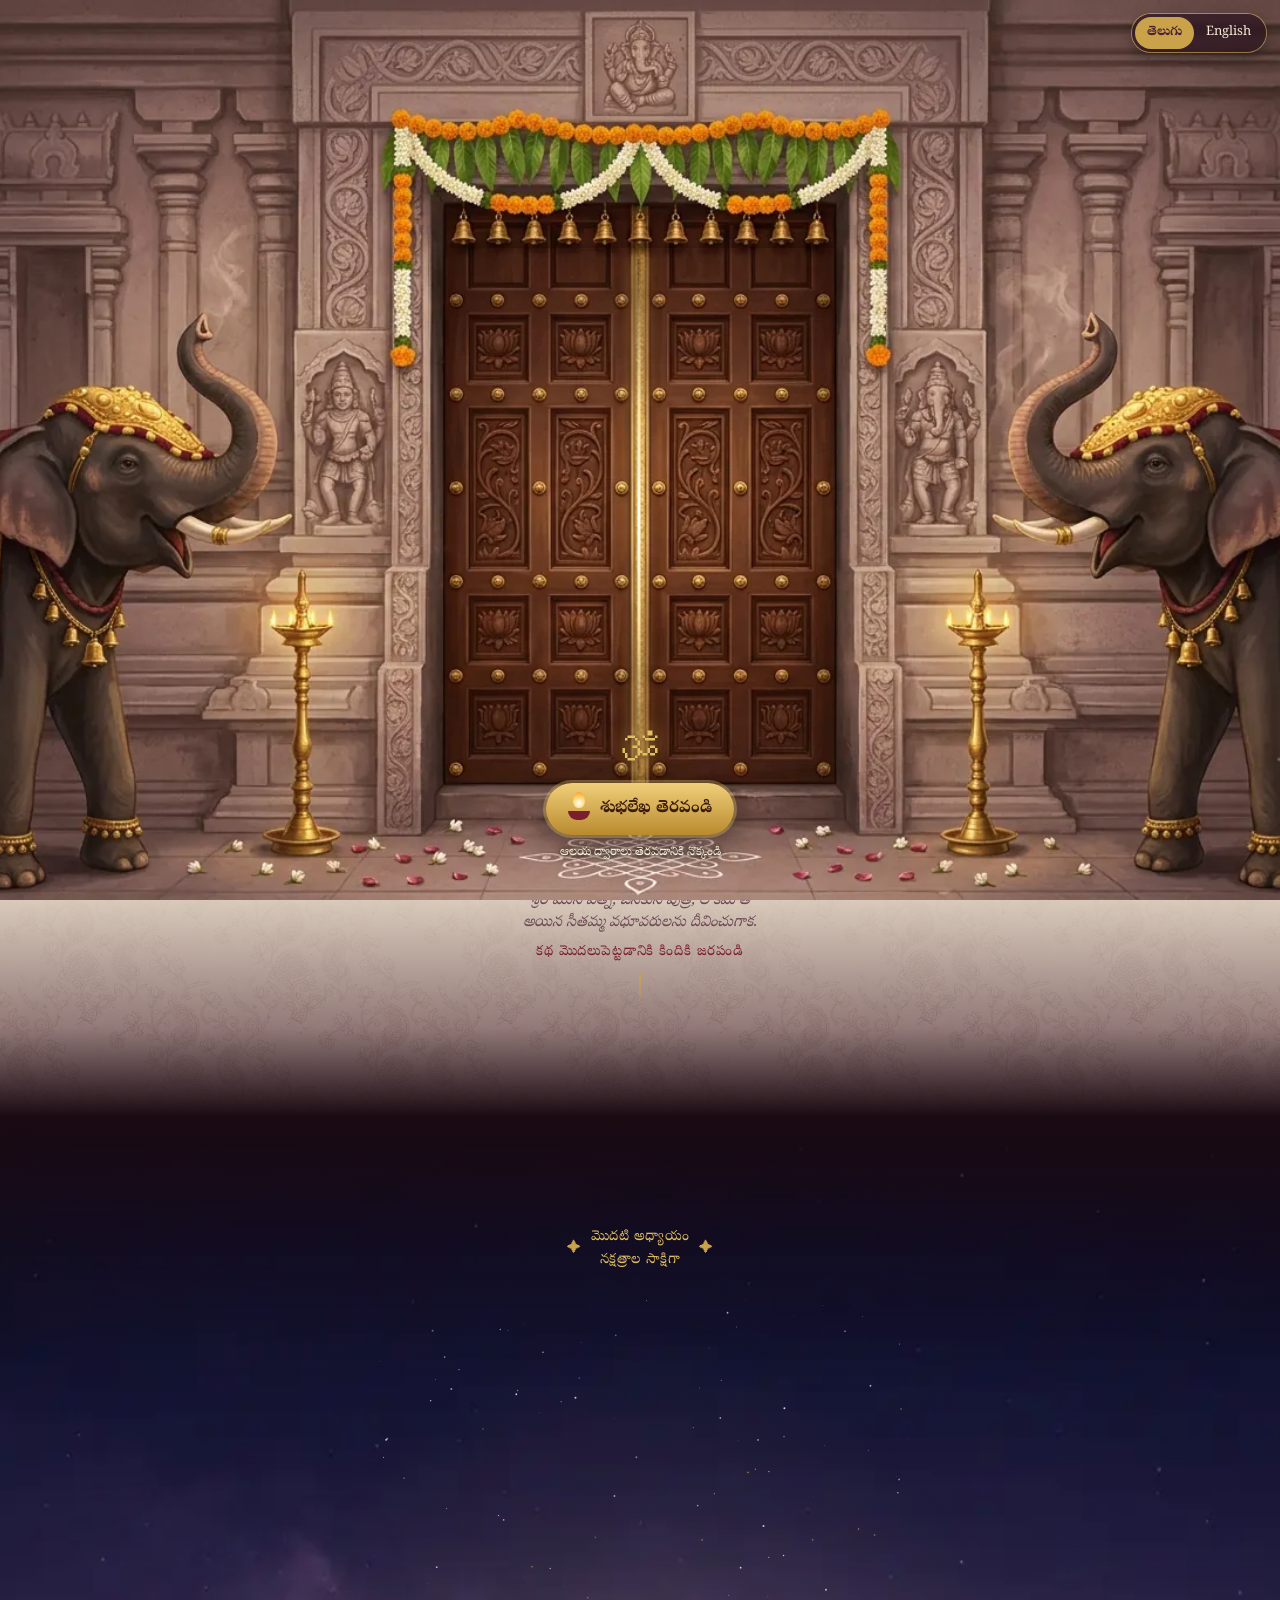
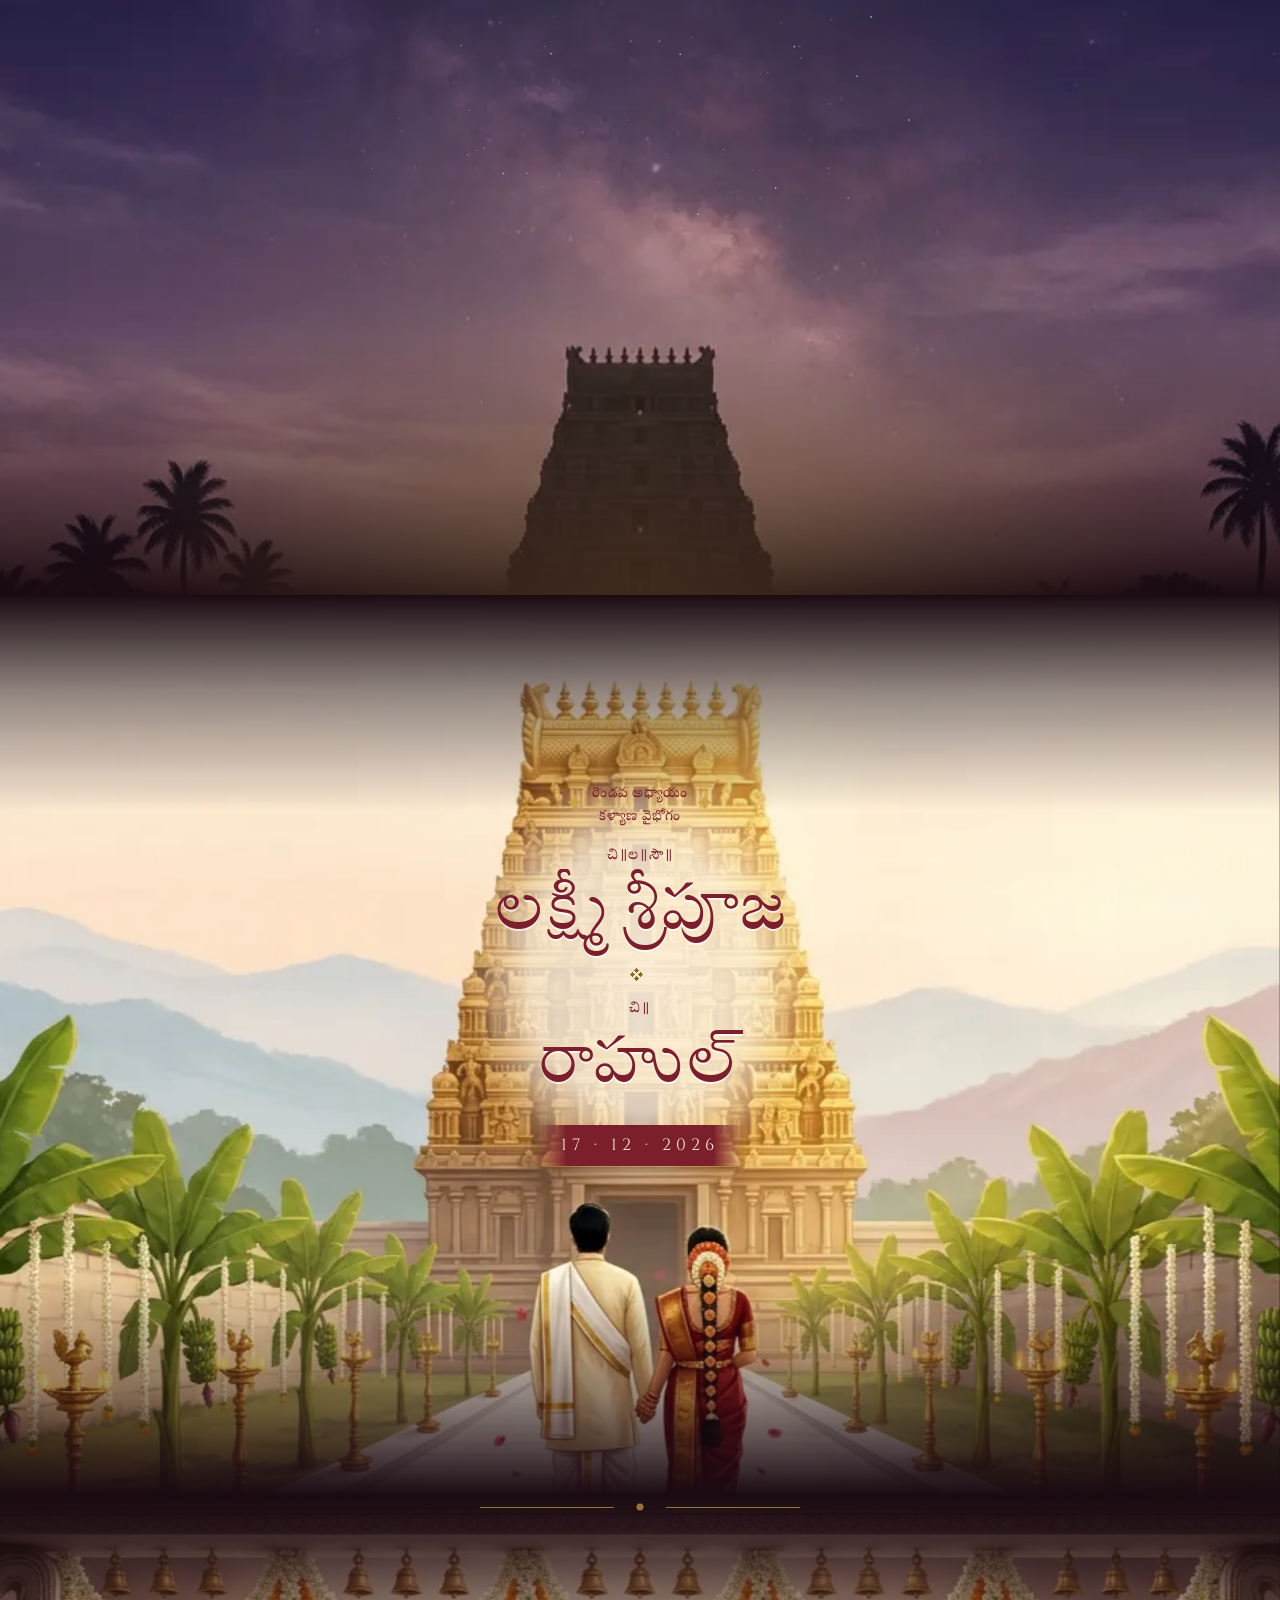
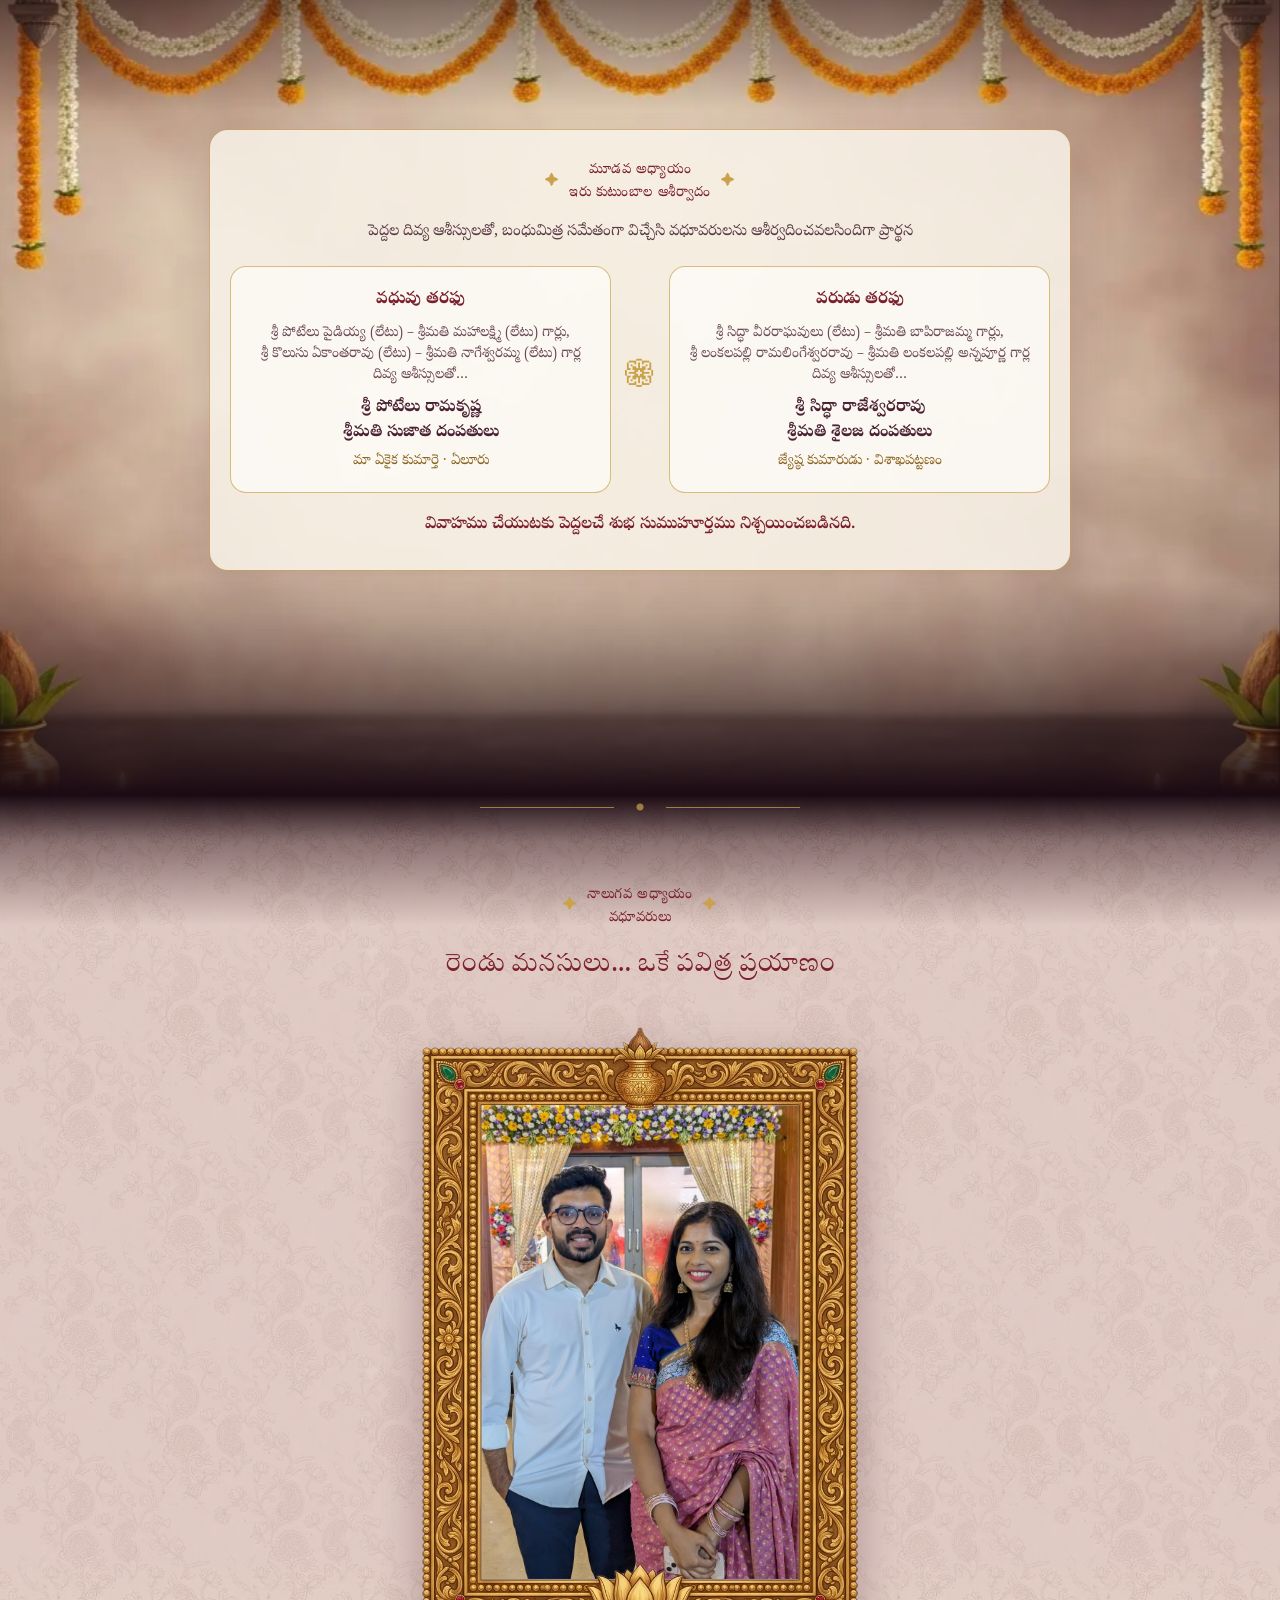
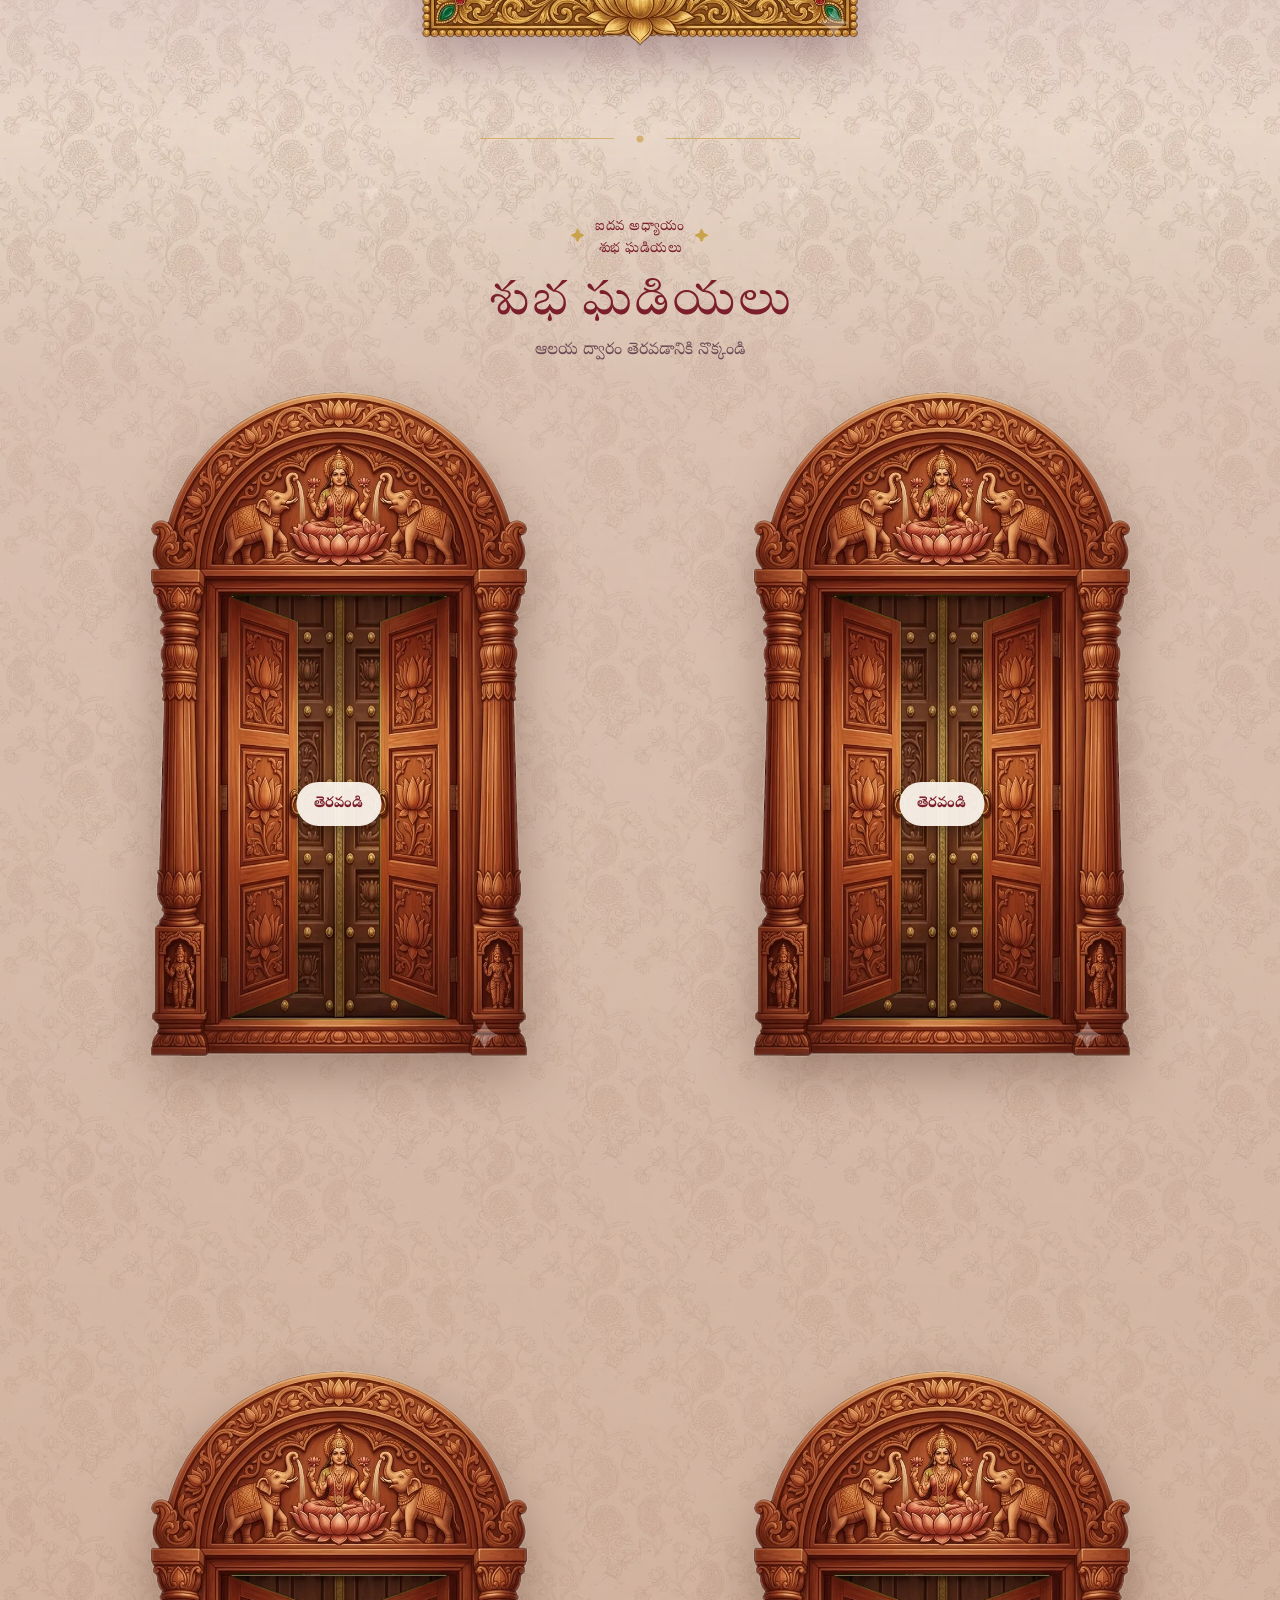
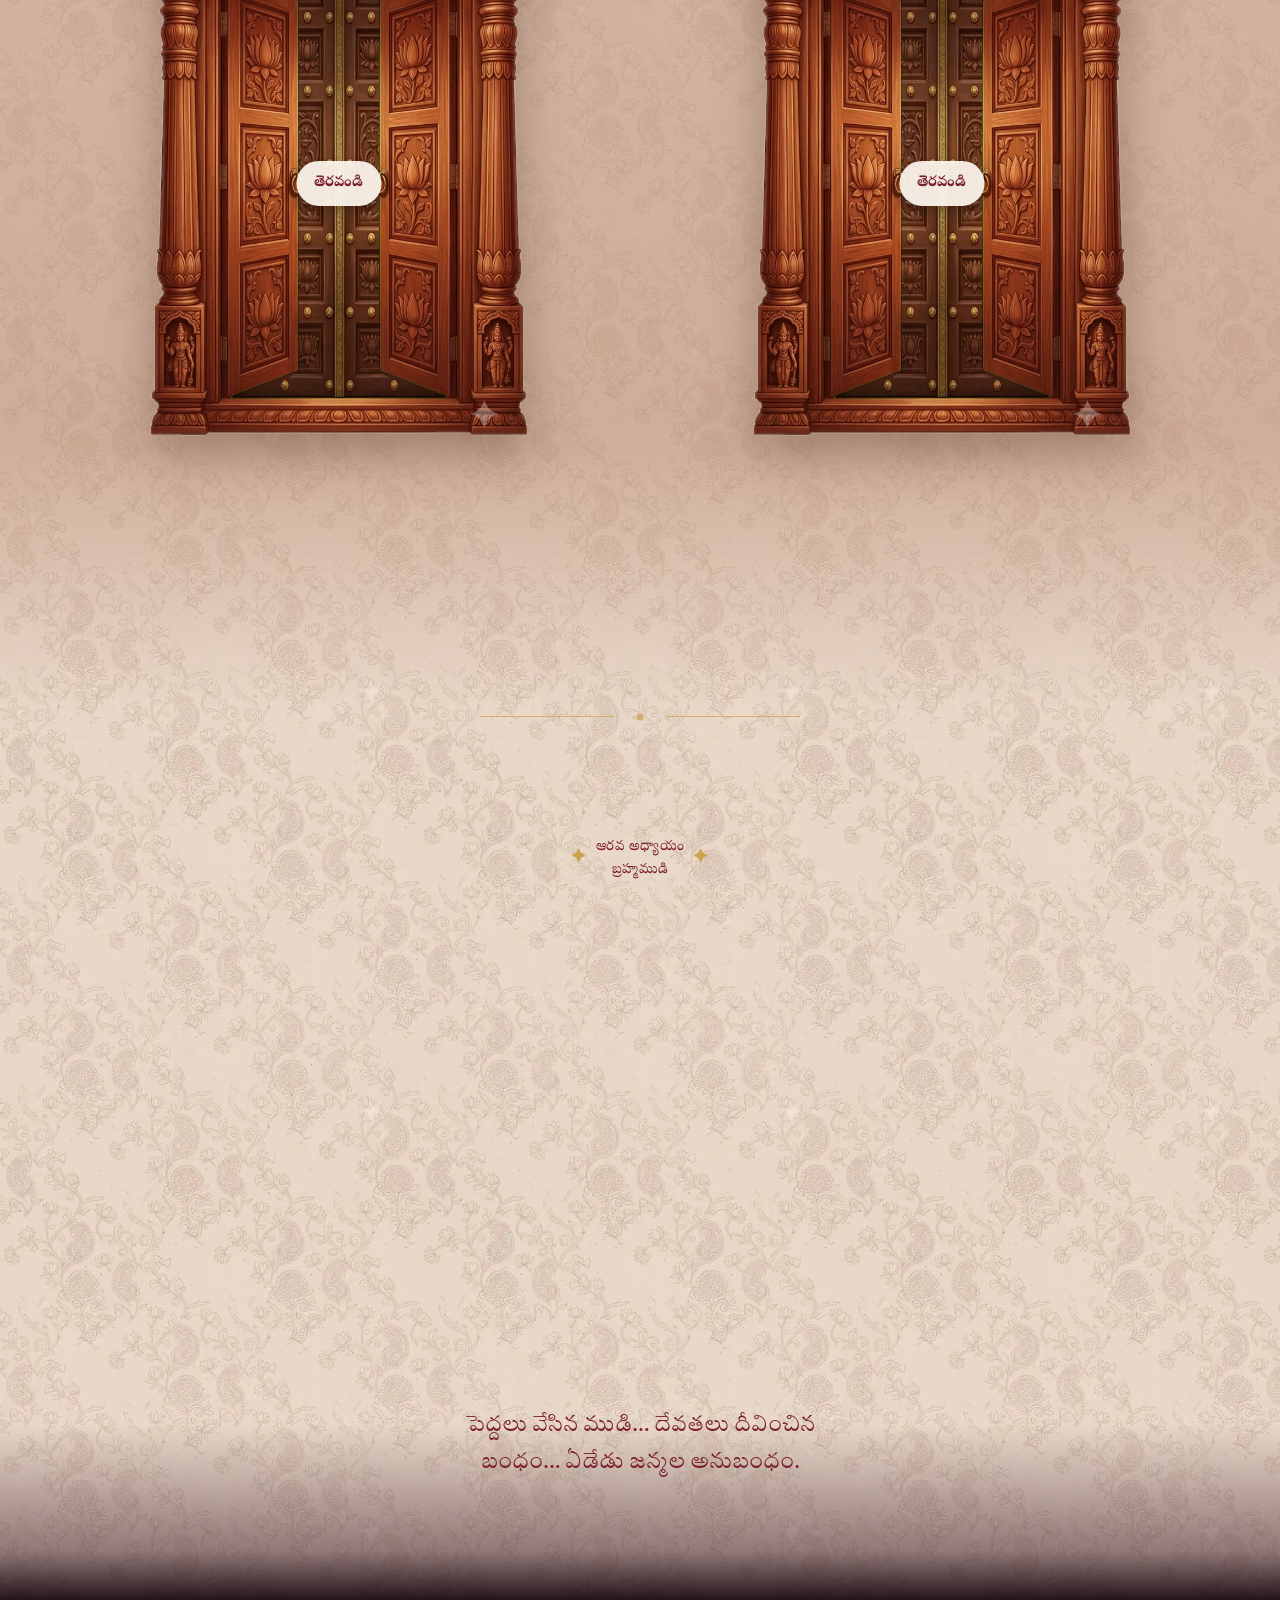
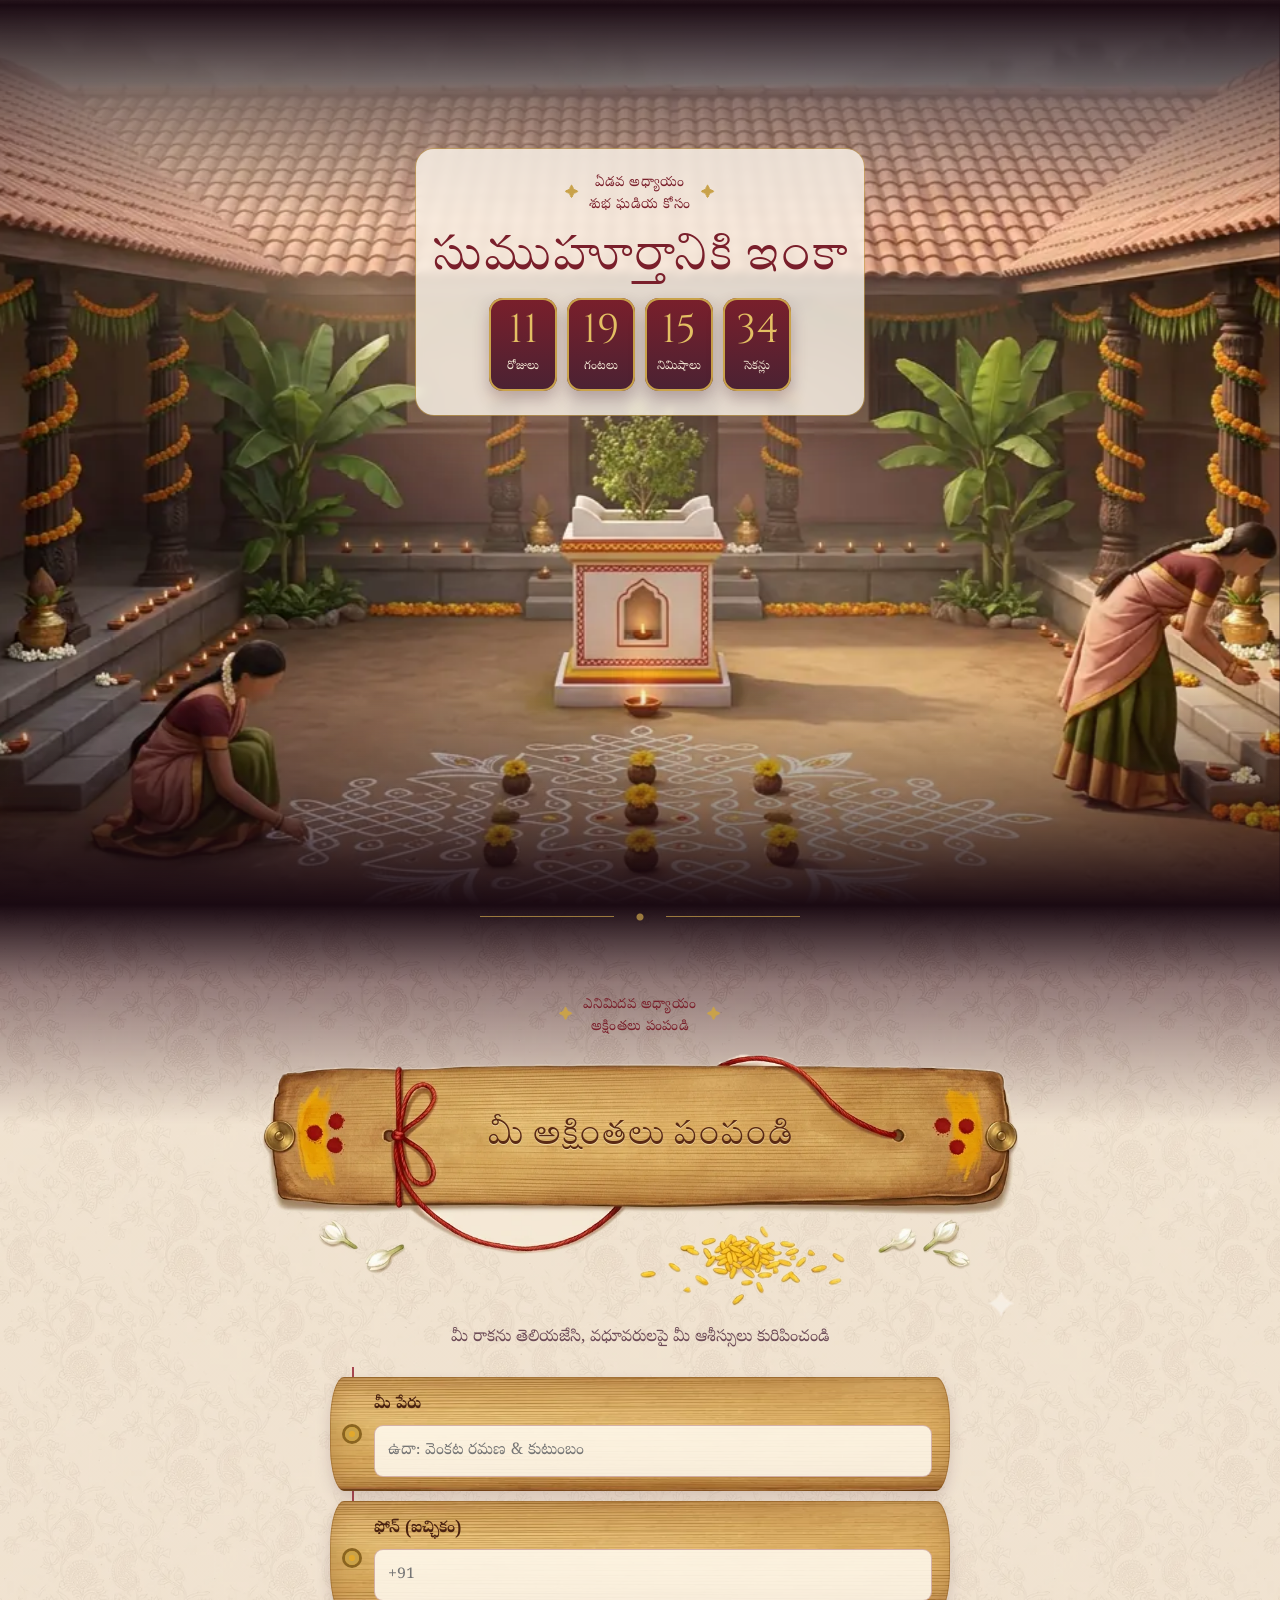
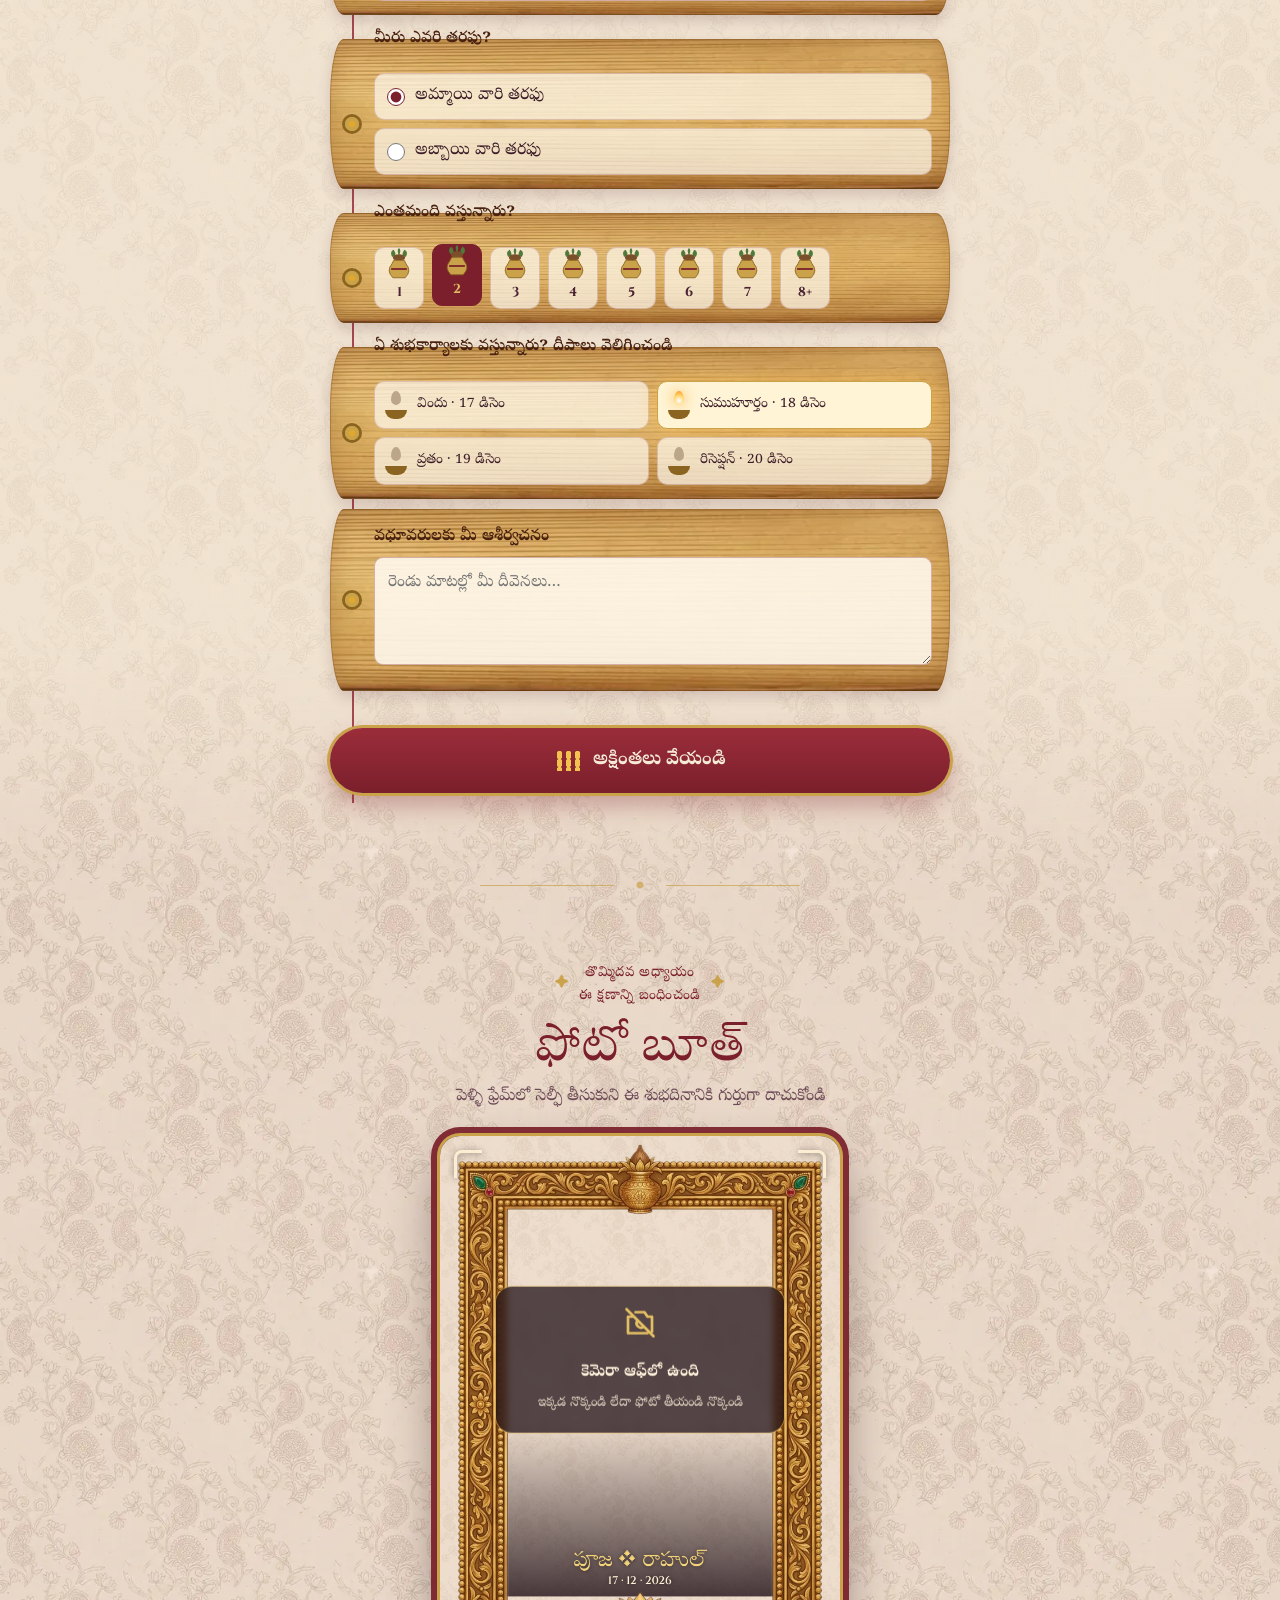
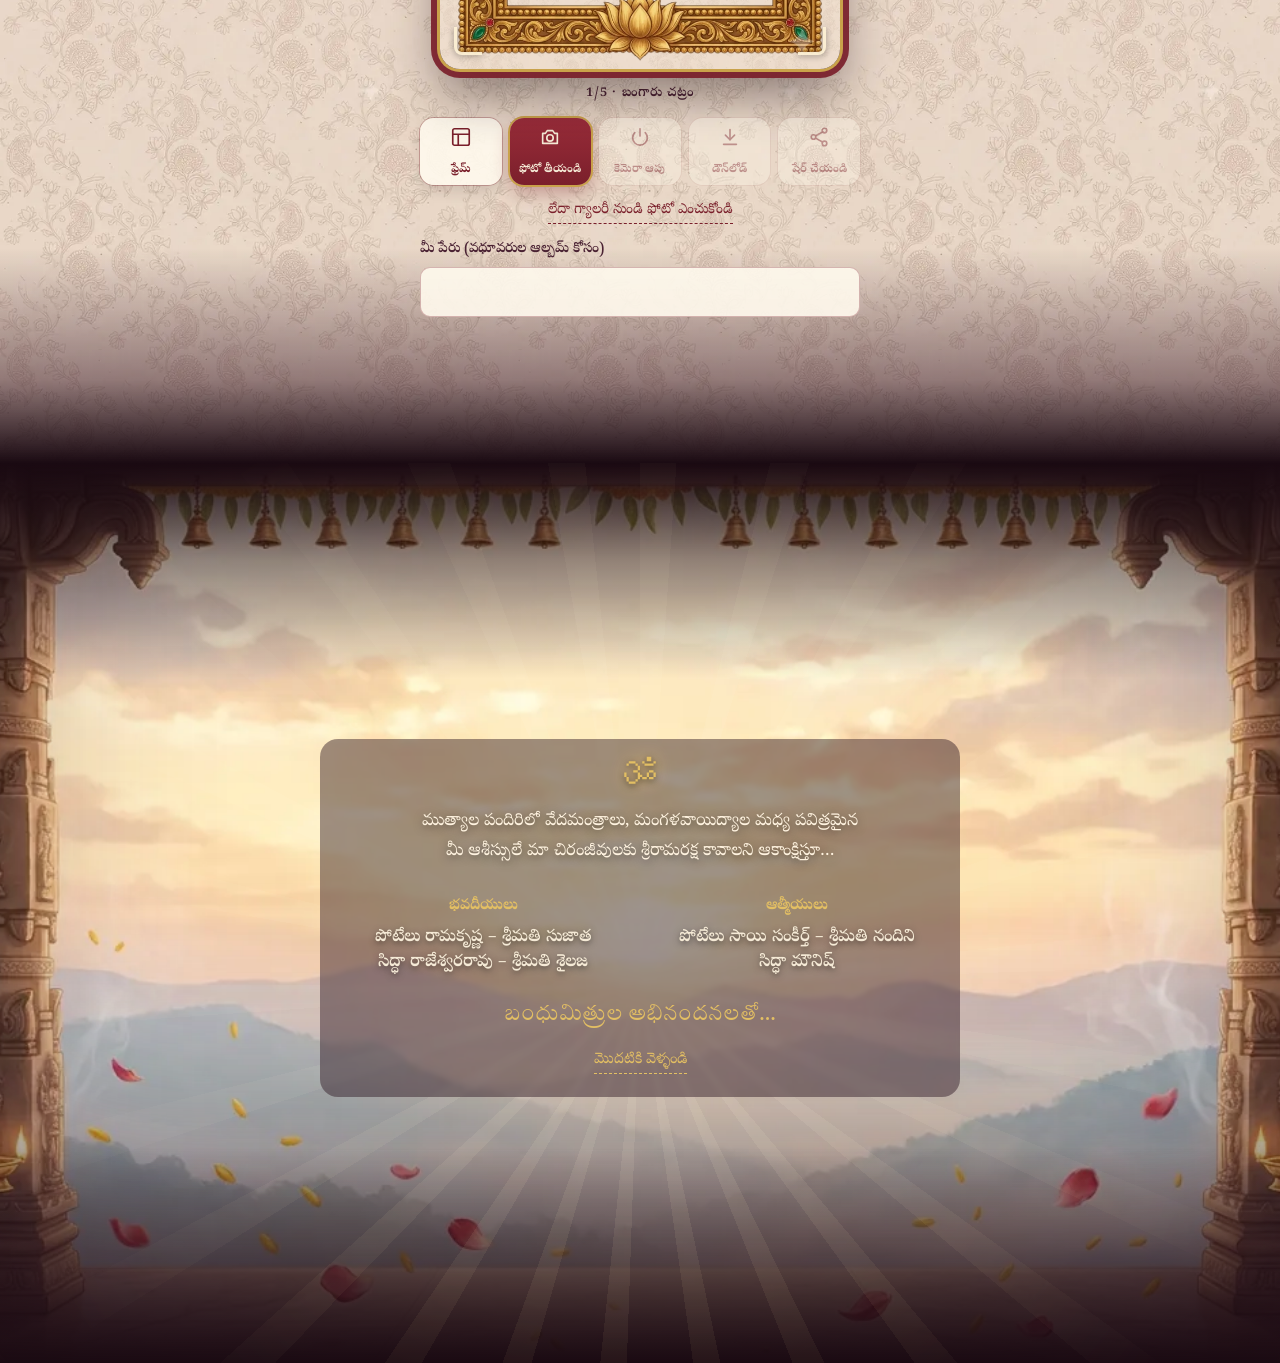
==== commit 9850e107: "Remove degrees, show wedding date as 17-12-2026, update grandparents and closing names - Drop M.B.A." ====
--- a/index.html
+++ b/index.html
@@ -4,9 +4,9 @@
 <meta charset="utf-8">
 <meta name="viewport" content="width=device-width, initial-scale=1">
 <title>Lakshmi Sri Pooja weds Rahul · శుభలేఖ</title>
-<meta name="description" content="Wedding invitation of Chi. La. Sow. Lakshmi Sri Pooja and Chi. Rahul · Sumuhurtham 18 December 2026, Eluru">
+<meta name="description" content="Wedding invitation of Chi. La. Sow. Lakshmi Sri Pooja and Chi. Rahul · Sumuhurtham 17 December 2026, Eluru">
 <meta property="og:title" content="Lakshmi Sri Pooja weds Rahul">
-<meta property="og:description" content="Sumuhurtham · 18 December 2026 · Sree Convention, Eluru">
+<meta property="og:description" content="Sumuhurtham · 17 December 2026 · Sree Convention, Eluru">
 <meta name="theme-color" content="#4a2233">
 <link rel="preconnect" href="https://fonts.googleapis.com">
 <link rel="preconnect" href="https://fonts.gstatic.com" crossorigin>
@@ -135,9 +135,9 @@
     </div>
     <div class="names-card">
       <p class="kicker" data-i18n="names.kicker"></p>
-      <div class="name-line reveal"><span class="pref" data-i18n="names.bridePrefix"></span><h1 class="nm" data-i18n="names.bride"></h1><span class="deg" data-i18n="names.brideDeg"></span></div>
+      <div class="name-line reveal"><span class="pref" data-i18n="names.bridePrefix"></span><h1 class="nm" data-i18n="names.bride"></h1></div>
       <div class="weds reveal" data-i18n="names.with"></div>
-      <div class="name-line reveal"><span class="pref" data-i18n="names.groomPrefix"></span><h1 class="nm" data-i18n="names.groom"></h1><span class="deg" data-i18n="names.groomDeg"></span></div>
+      <div class="name-line reveal"><span class="pref" data-i18n="names.groomPrefix"></span><h1 class="nm" data-i18n="names.groom"></h1></div>
       <div class="date-ribbon reveal" data-i18n="names.date"></div>
     </div>
   </section>
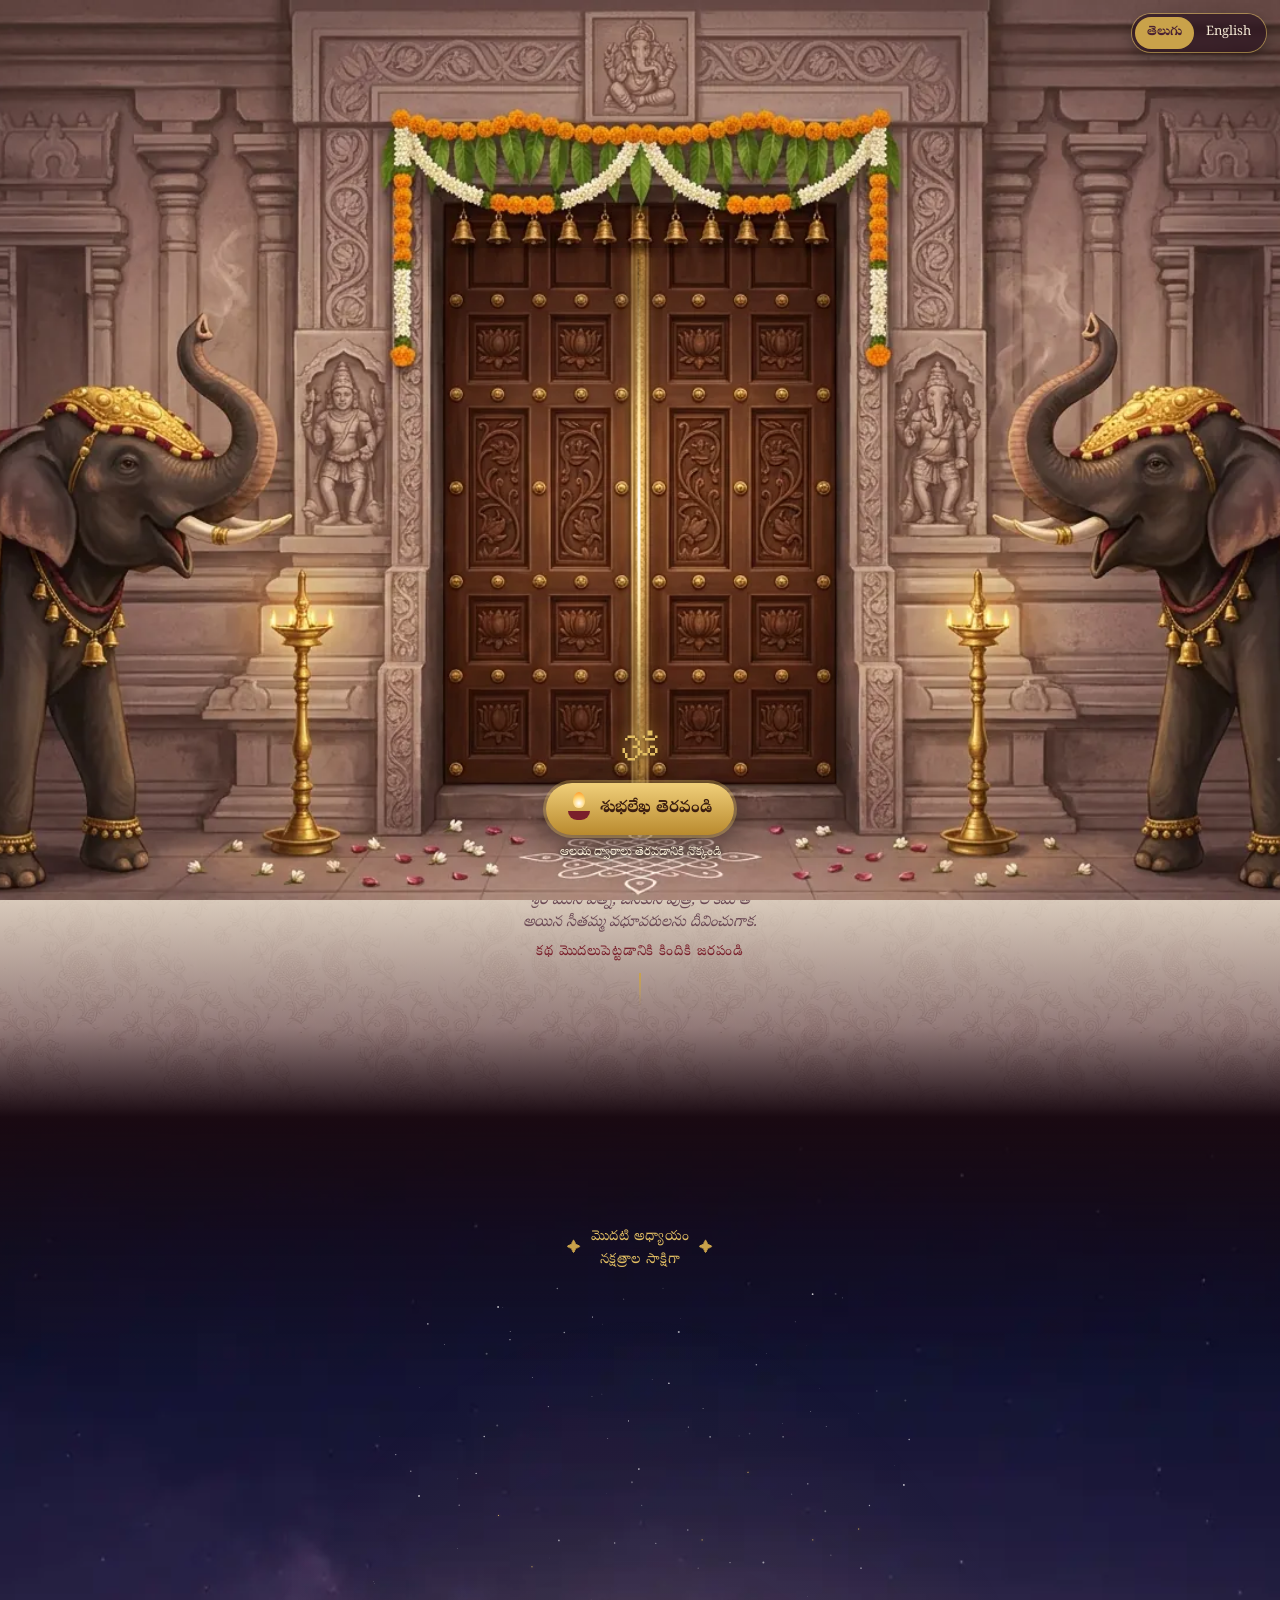
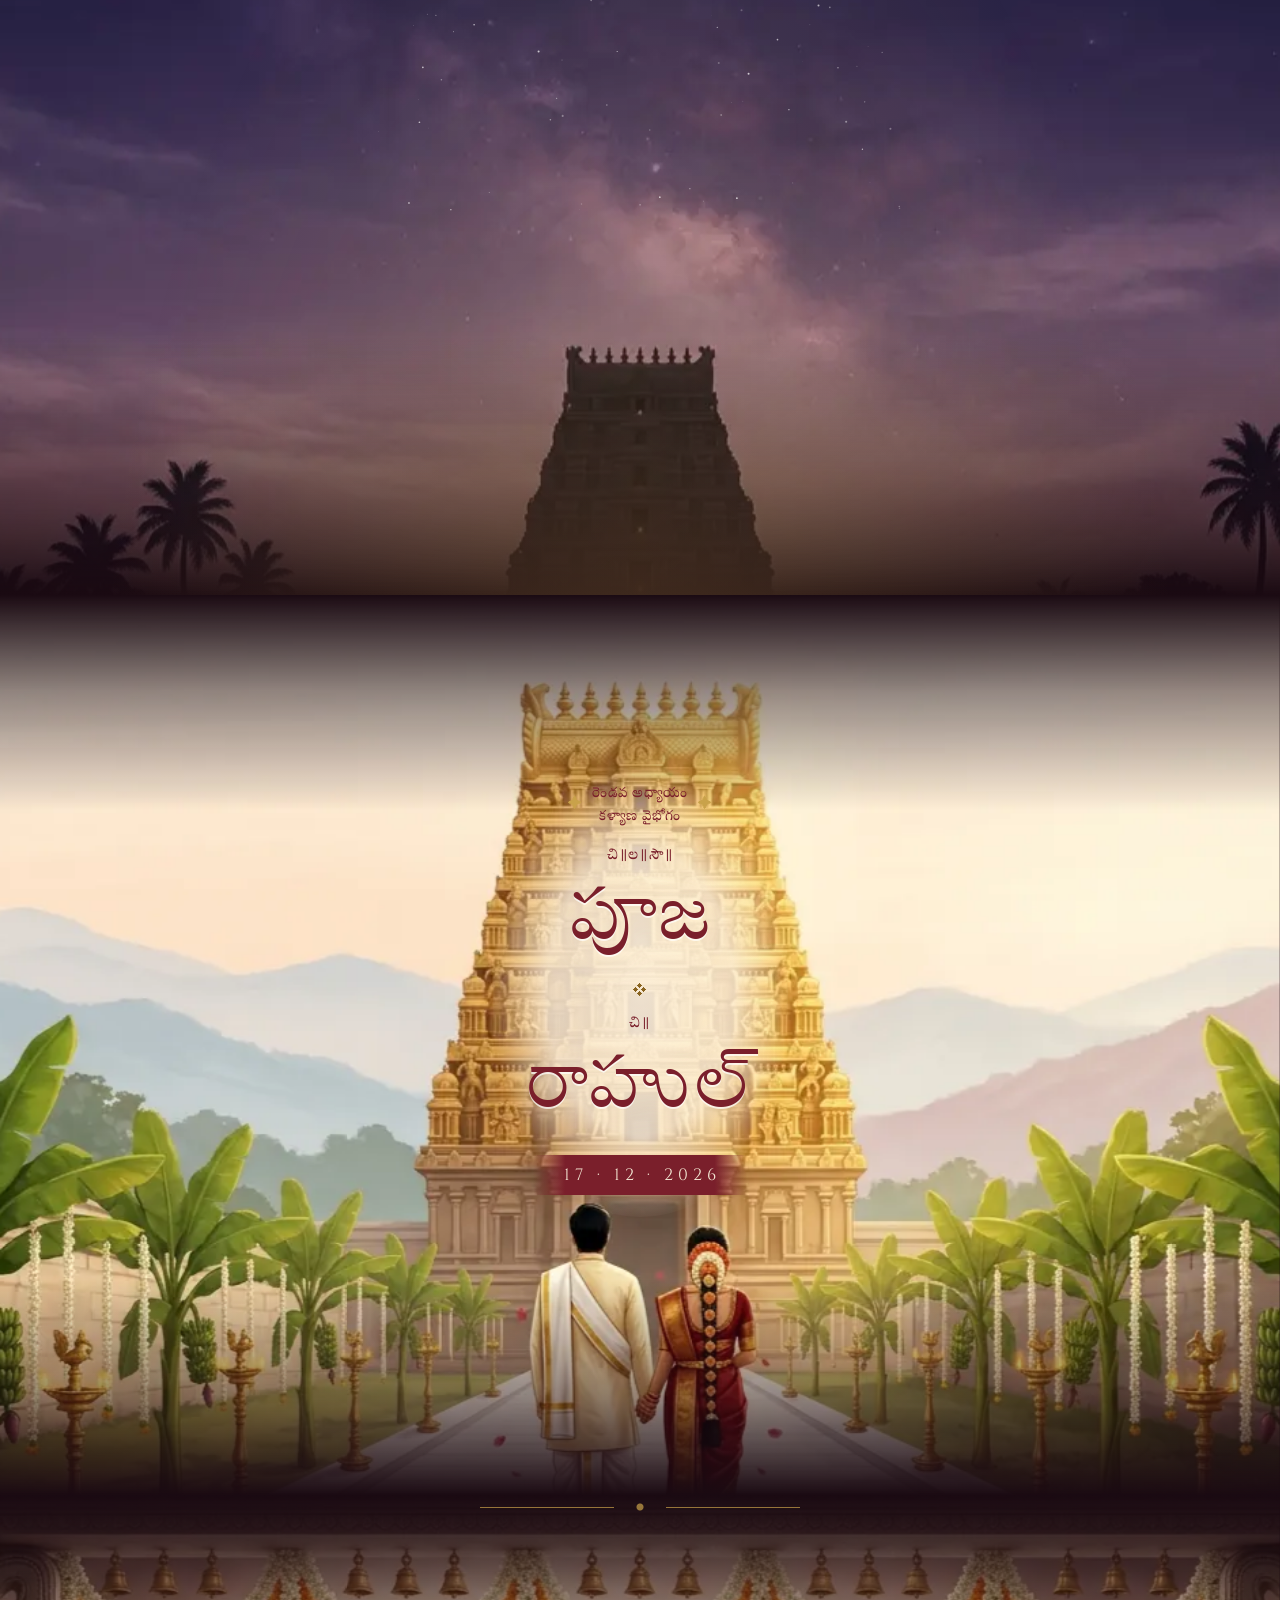
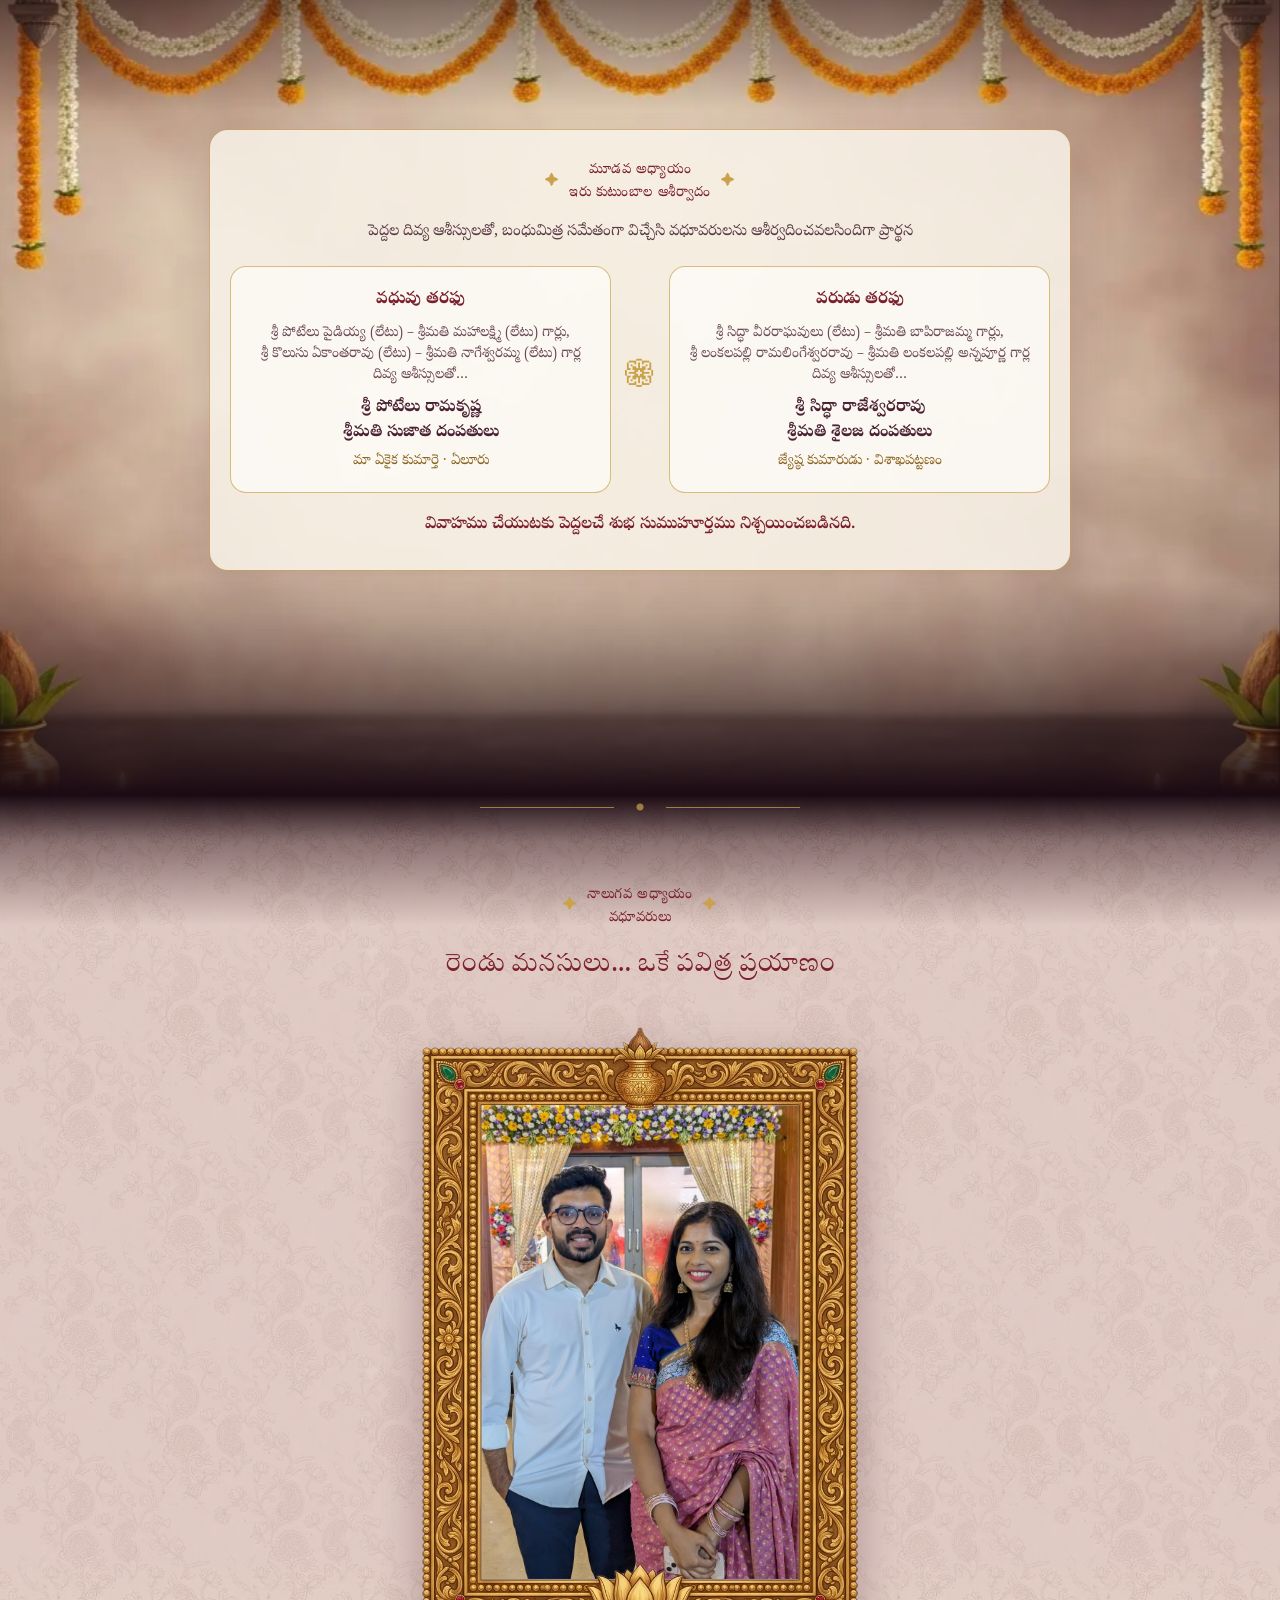
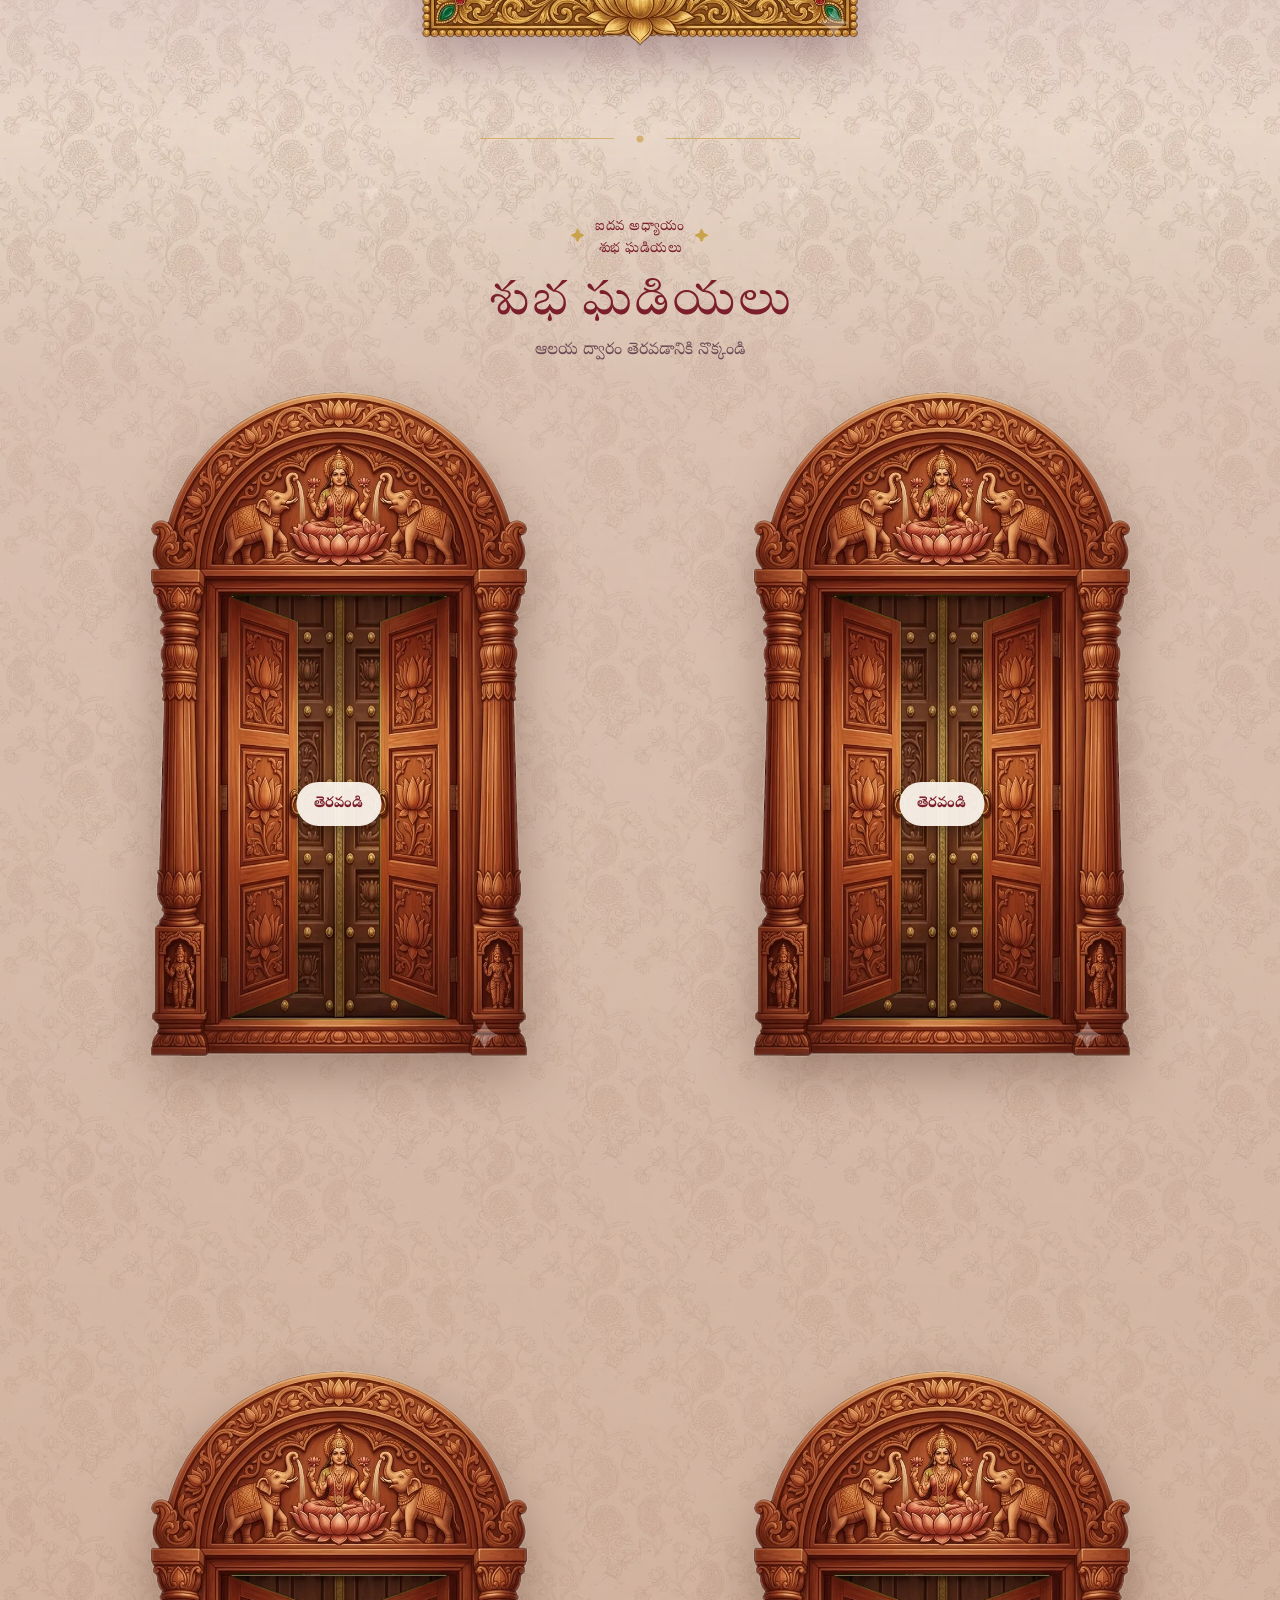
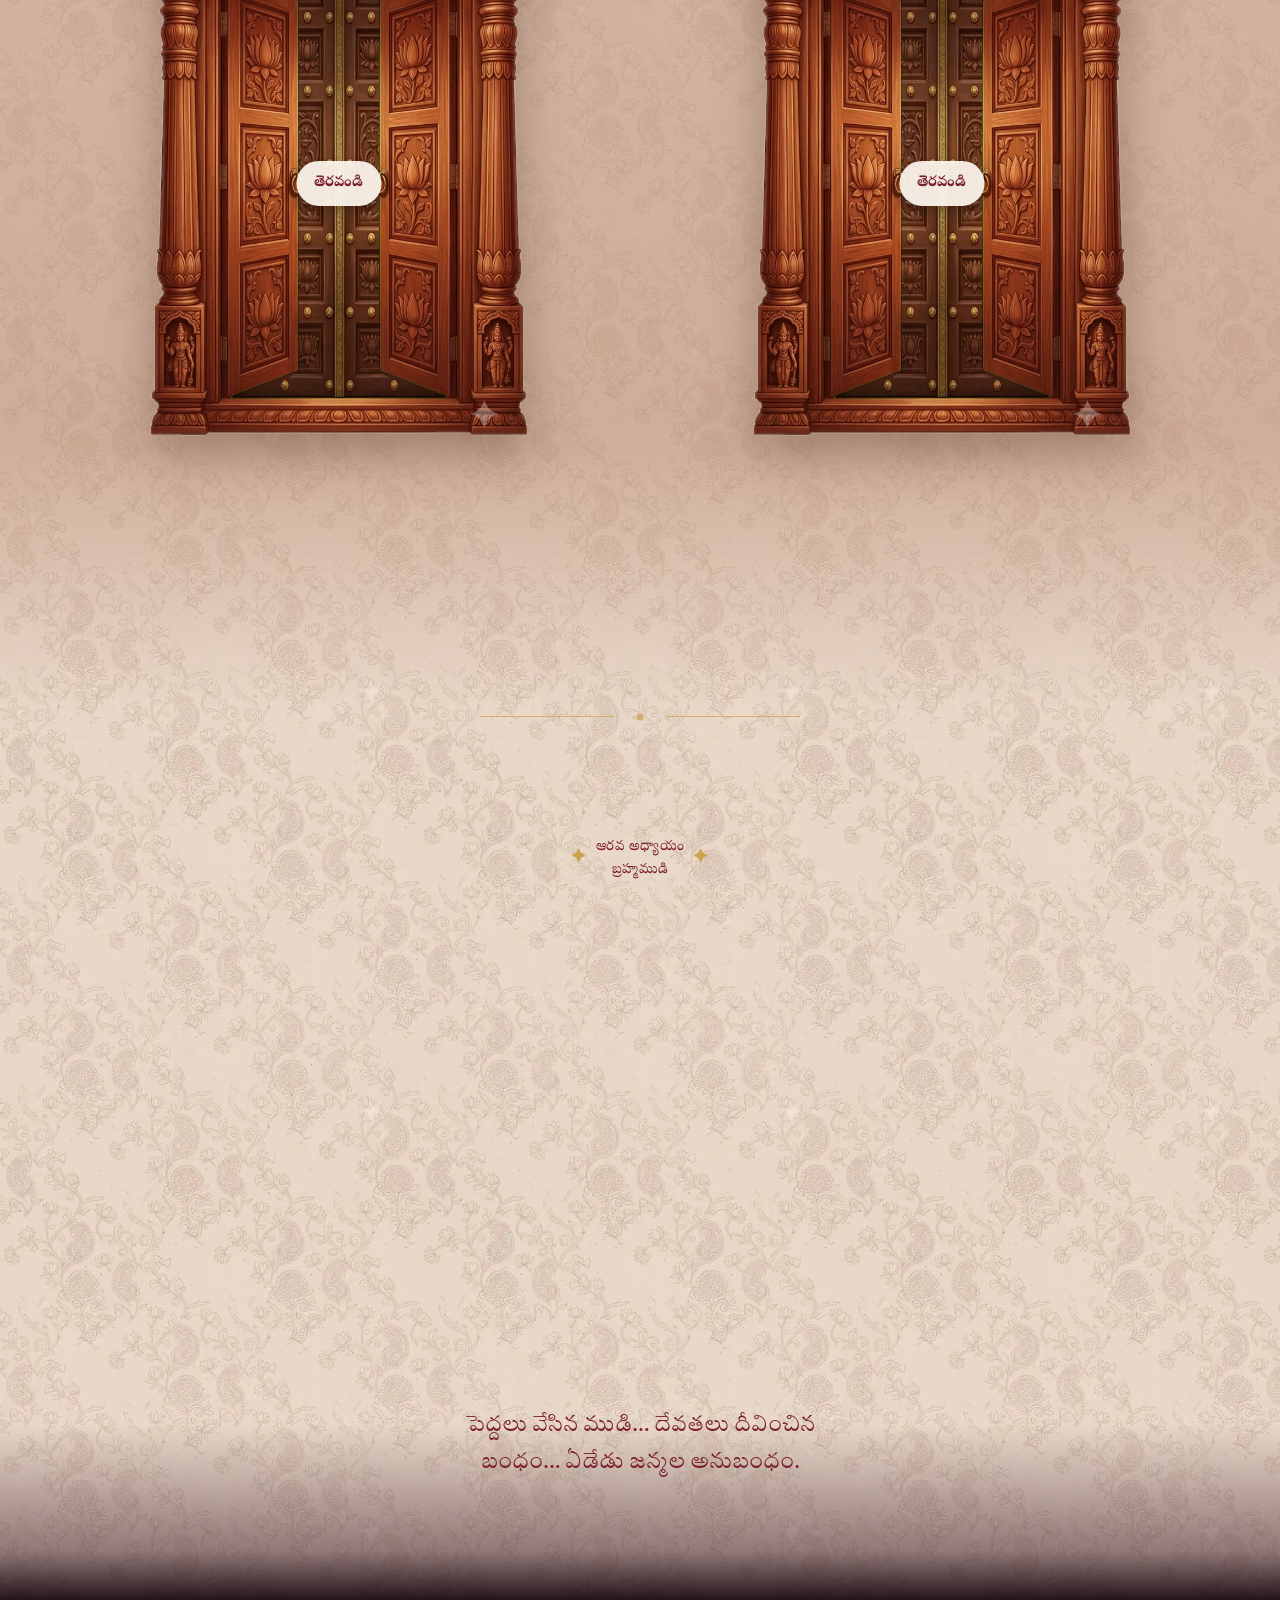
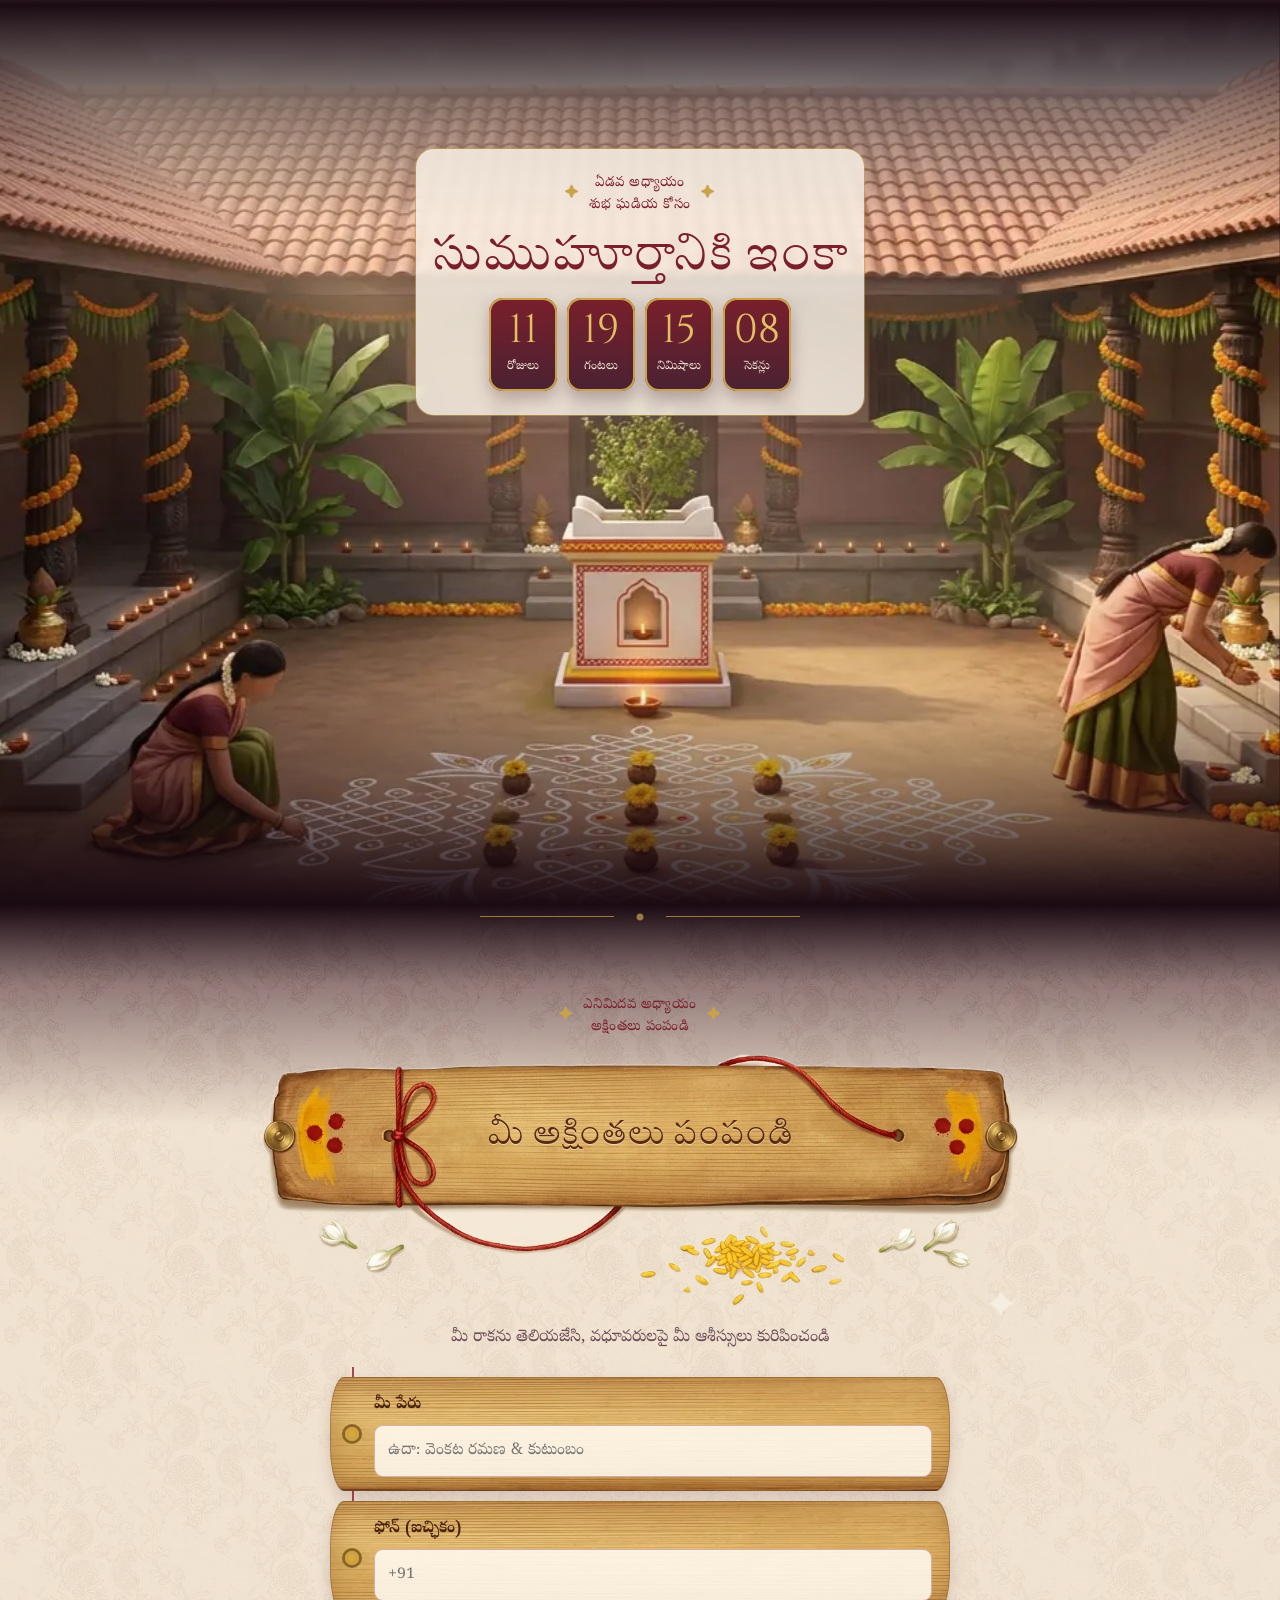
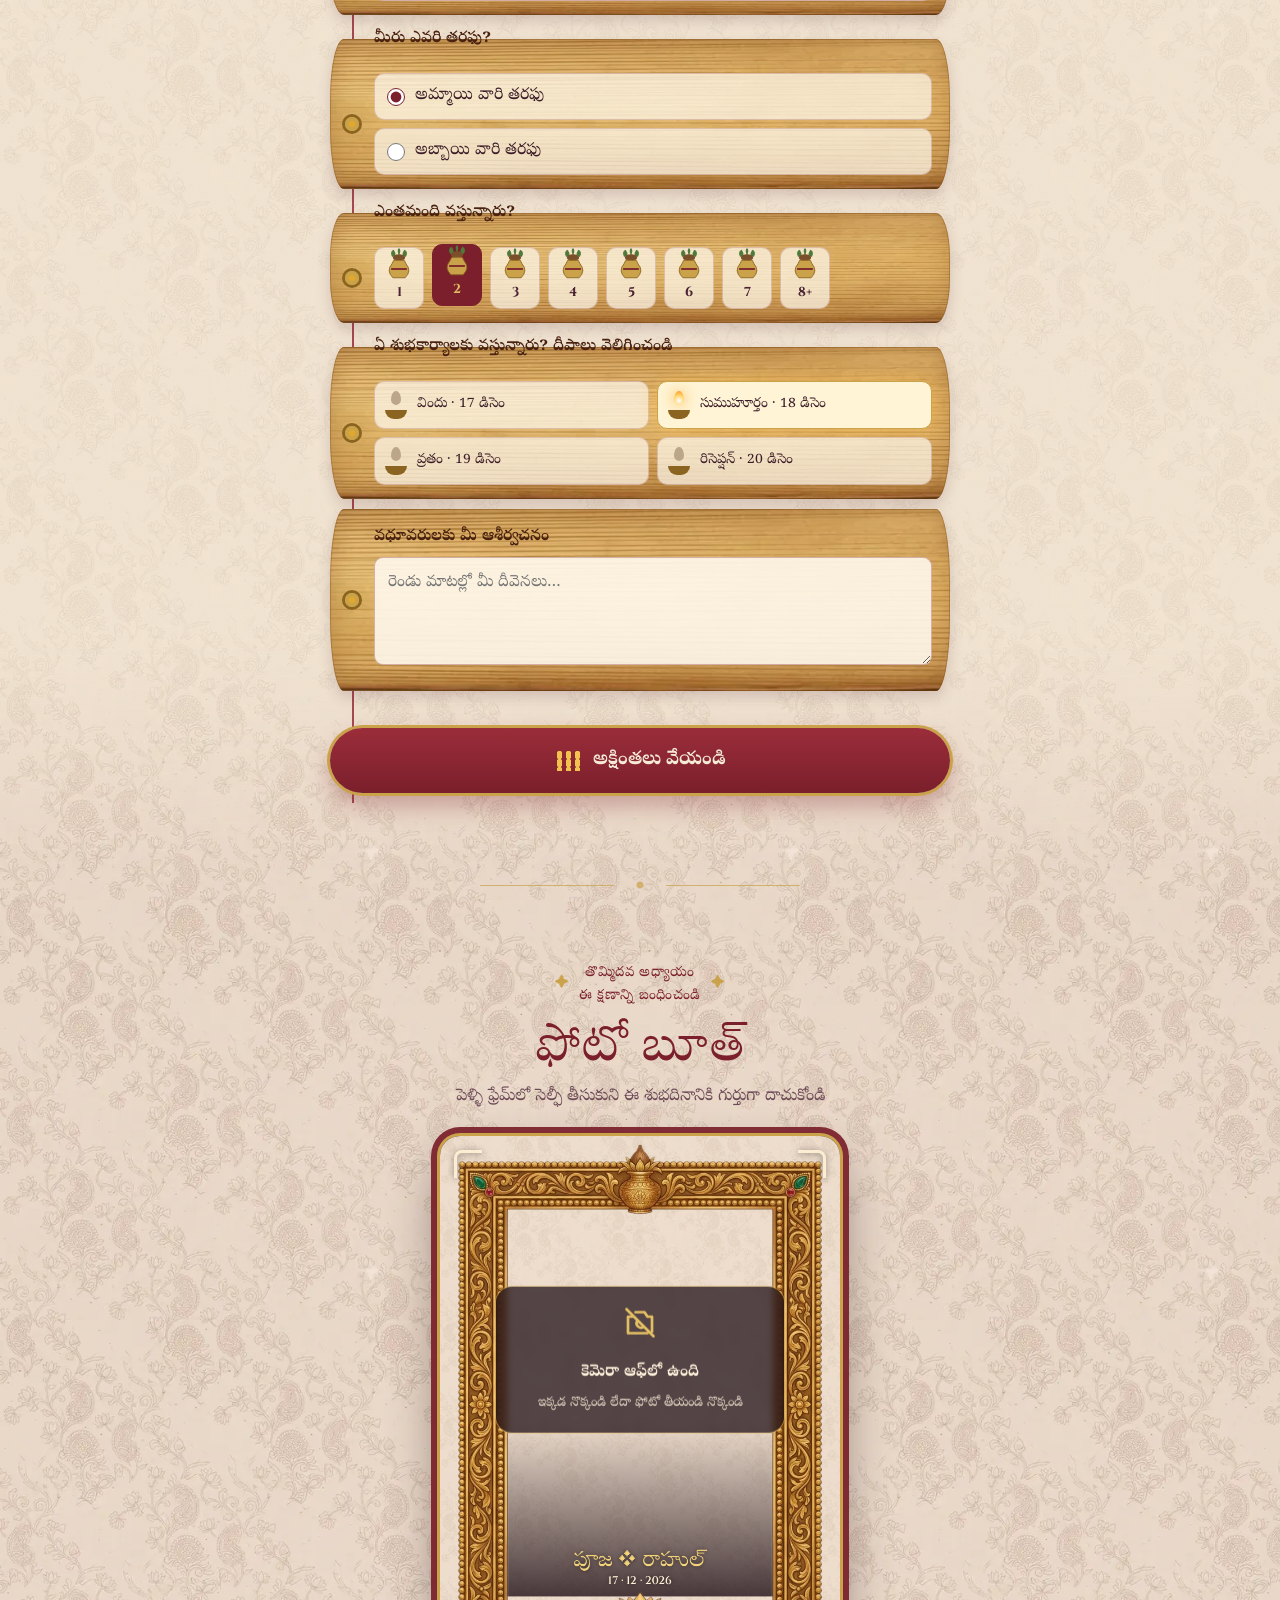
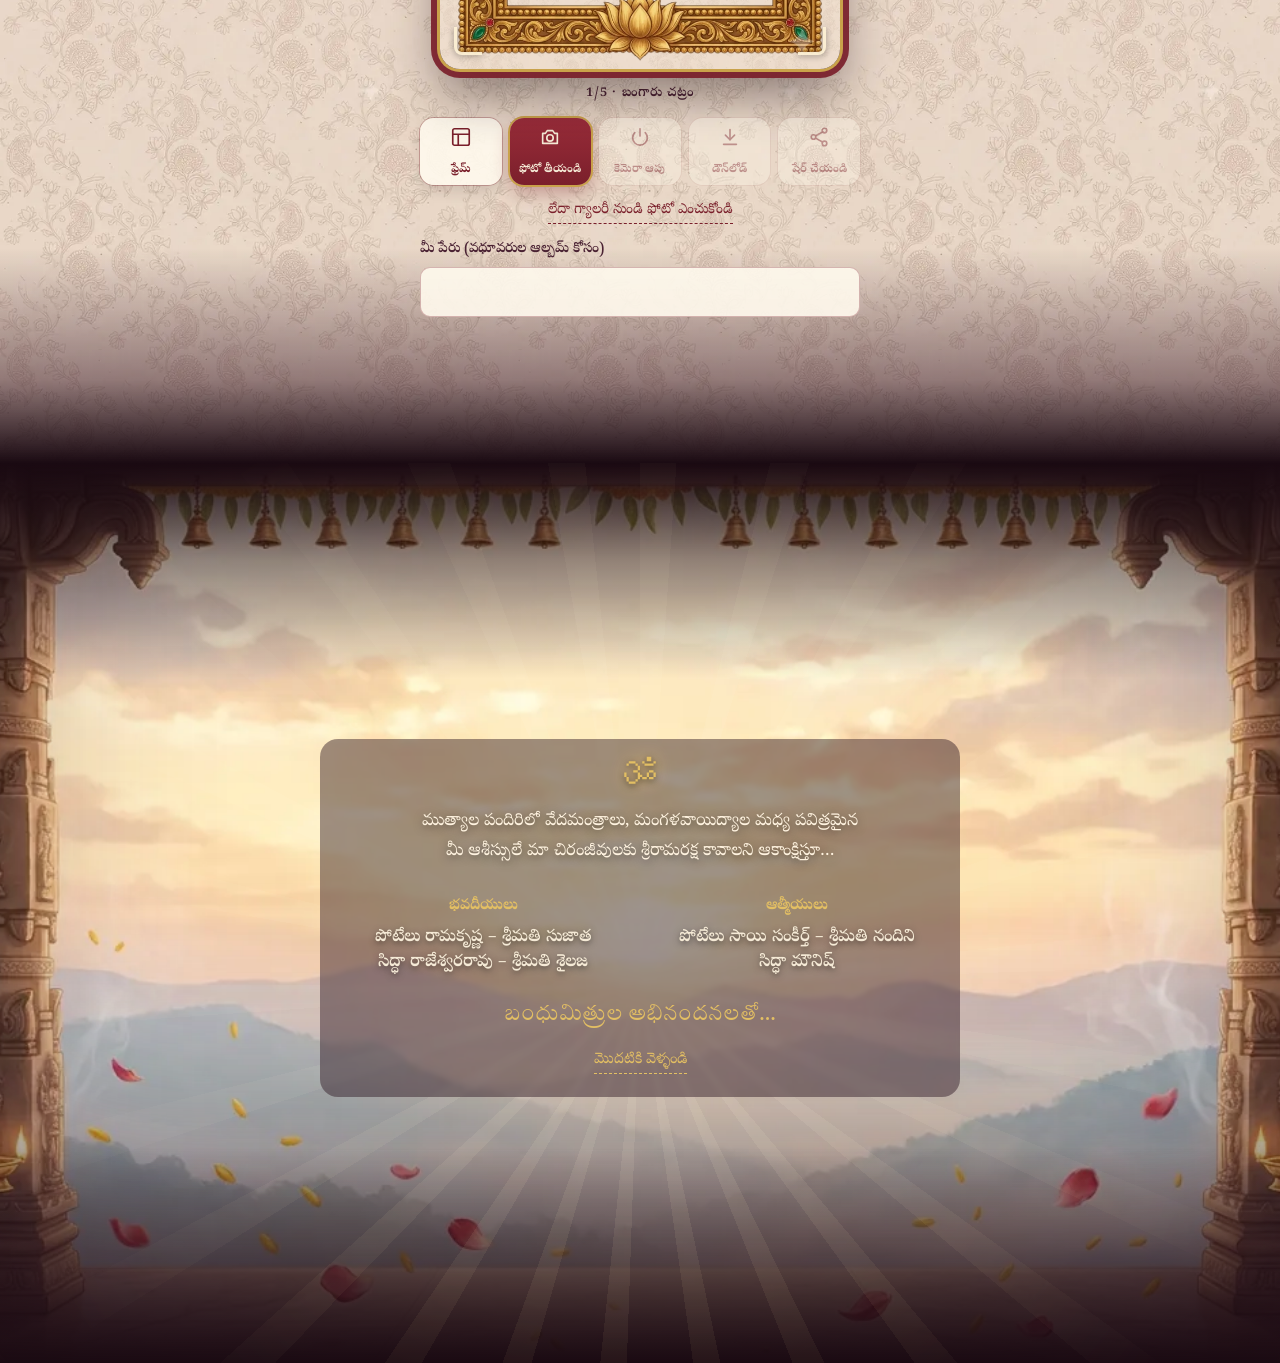
==== commit ab96291a: "Show bride's name as Pooja; stop script names from being clipped - names.bride: Pooja / పూజ (title +" ====
--- a/index.html
+++ b/index.html
@@ -3,9 +3,9 @@
 <head>
 <meta charset="utf-8">
 <meta name="viewport" content="width=device-width, initial-scale=1">
-<title>Lakshmi Sri Pooja weds Rahul · శుభలేఖ</title>
-<meta name="description" content="Wedding invitation of Chi. La. Sow. Lakshmi Sri Pooja and Chi. Rahul · Sumuhurtham 17 December 2026, Eluru">
-<meta property="og:title" content="Lakshmi Sri Pooja weds Rahul">
+<title>Pooja weds Rahul · శుభలేఖ</title>
+<meta name="description" content="Wedding invitation of Chi. La. Sow. Pooja and Chi. Rahul · Sumuhurtham 17 December 2026, Eluru">
+<meta property="og:title" content="Pooja weds Rahul">
 <meta property="og:description" content="Sumuhurtham · 17 December 2026 · Sree Convention, Eluru">
 <meta name="theme-color" content="#4a2233">
 <link rel="preconnect" href="https://fonts.googleapis.com">
--- a/css/style.css
+++ b/css/style.css
@@ -174,18 +174,18 @@
 .names-fallback{position:absolute;inset:0;pointer-events:none;z-index:0}
 .hills{display:none}
 .gopuram-svg{position:absolute;bottom:0;left:50%;transform:translateX(-50%);width:min(440px,92vw);max-height:42vh}
-.names-card{padding:18px 26px 22px;border-radius:50%/40%;background:radial-gradient(ellipse at center,rgba(252,242,226,.9) 0%,rgba(252,242,226,.78) 45%,rgba(252,242,226,0) 72%)}
+.names-card{max-width:100%;padding:18px 10px 22px;border-radius:50%/40%;background:radial-gradient(ellipse at center,rgba(252,242,226,.9) 0%,rgba(252,242,226,.78) 45%,rgba(252,242,226,0) 72%)}
 .name-line{display:flex;flex-direction:column;align-items:center}
 .pref{font-size:15px;color:var(--maroon);letter-spacing:.08em}
-.nm{font-family:var(--f-script);font-weight:400;font-size:clamp(44px,12vw,84px);line-height:1.05;
+.nm{font-family:var(--f-script);font-weight:400;font-size:clamp(58px,17vw,104px);line-height:1.2;padding:.12em .4em .22em;margin:-.12em 0 -.18em;white-space:nowrap;overflow:visible;
   background:linear-gradient(100deg,#7a1f2b 0%,#7a1f2b 40%,#d9a441 50%,#7a1f2b 60%,#7a1f2b 100%);background-size:250% 100%;
   -webkit-background-clip:text;background-clip:text;color:transparent;animation:shimmer 6s ease-in-out infinite;
   filter:drop-shadow(0 2px 0 rgba(255,255,255,.7)) drop-shadow(0 0 18px rgba(255,240,210,.9))}
 @keyframes shimmer{0%,100%{background-position:100% 0}50%{background-position:0 0}}
-html[lang="te"] .nm{font-family:var(--f-te-disp);font-size:clamp(34px,10vw,62px);line-height:1.4}
+html[lang="te"] .nm{font-family:var(--f-te-disp);font-size:clamp(42px,12vw,70px);line-height:1.5;padding:.1em .3em .15em}
 .deg{font-size:13px;letter-spacing:.12em;color:#6c4a56;font-family:var(--f-en)}
-.weds{font-family:var(--f-disp);color:var(--gold-d);font-size:16px;letter-spacing:.4em;margin:6px 0;text-transform:uppercase}
-.date-ribbon{display:inline-block;margin-top:16px;padding:6px 26px;font-family:var(--f-disp);letter-spacing:.3em;color:var(--cream);
+.weds{font-family:var(--f-disp);color:var(--gold-d);font-size:16px;letter-spacing:.4em;padding-left:.4em;margin:6px 0;text-transform:uppercase}
+.date-ribbon{display:inline-block;margin-top:16px;padding:6px 26px 6px calc(26px + .3em);font-family:var(--f-disp);letter-spacing:.3em;color:var(--cream);
   background:linear-gradient(90deg,transparent,var(--maroon) 15%,var(--maroon) 85%,transparent)}
 .names .name-line.reveal{transform:translateY(20px) scale(.96);filter:blur(6px);transition:opacity 1.4s var(--ease),transform 1.4s var(--ease),filter 1.4s}
 .names .name-line.reveal.in{transform:none;filter:none}
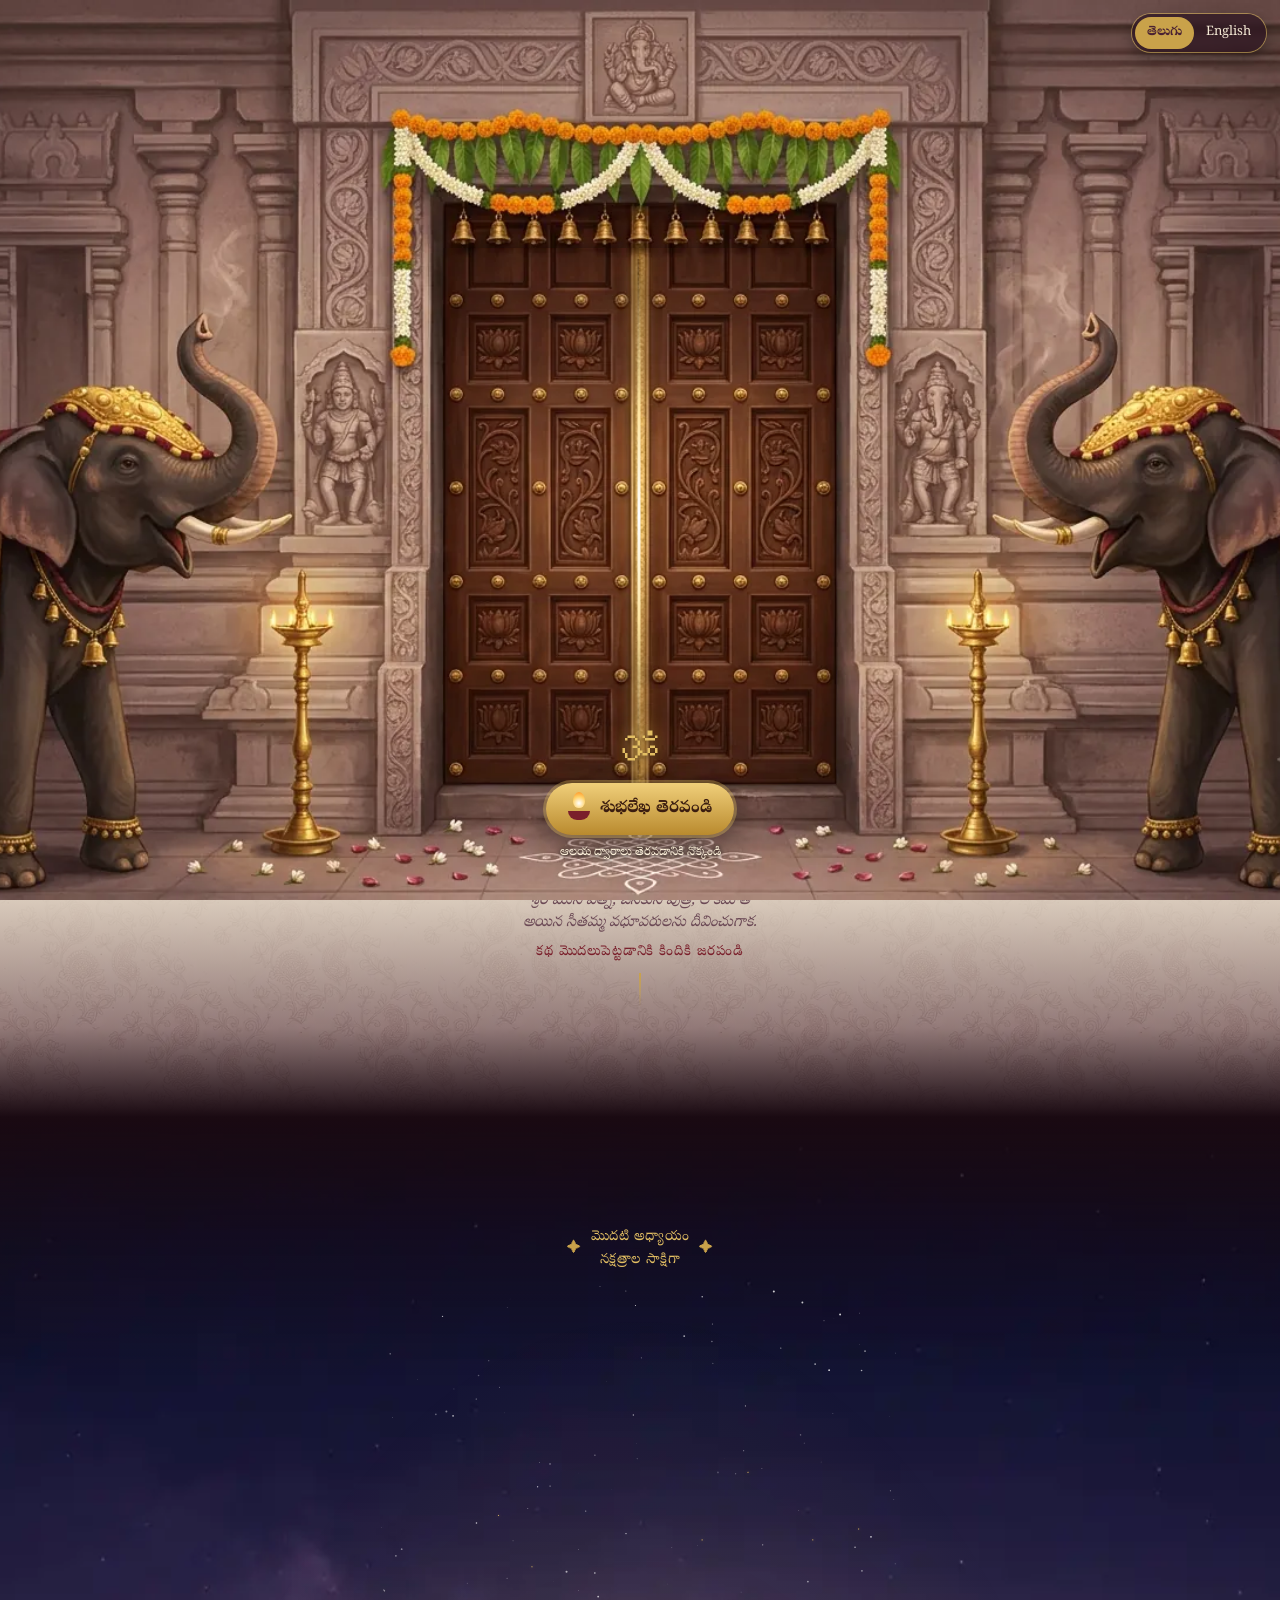
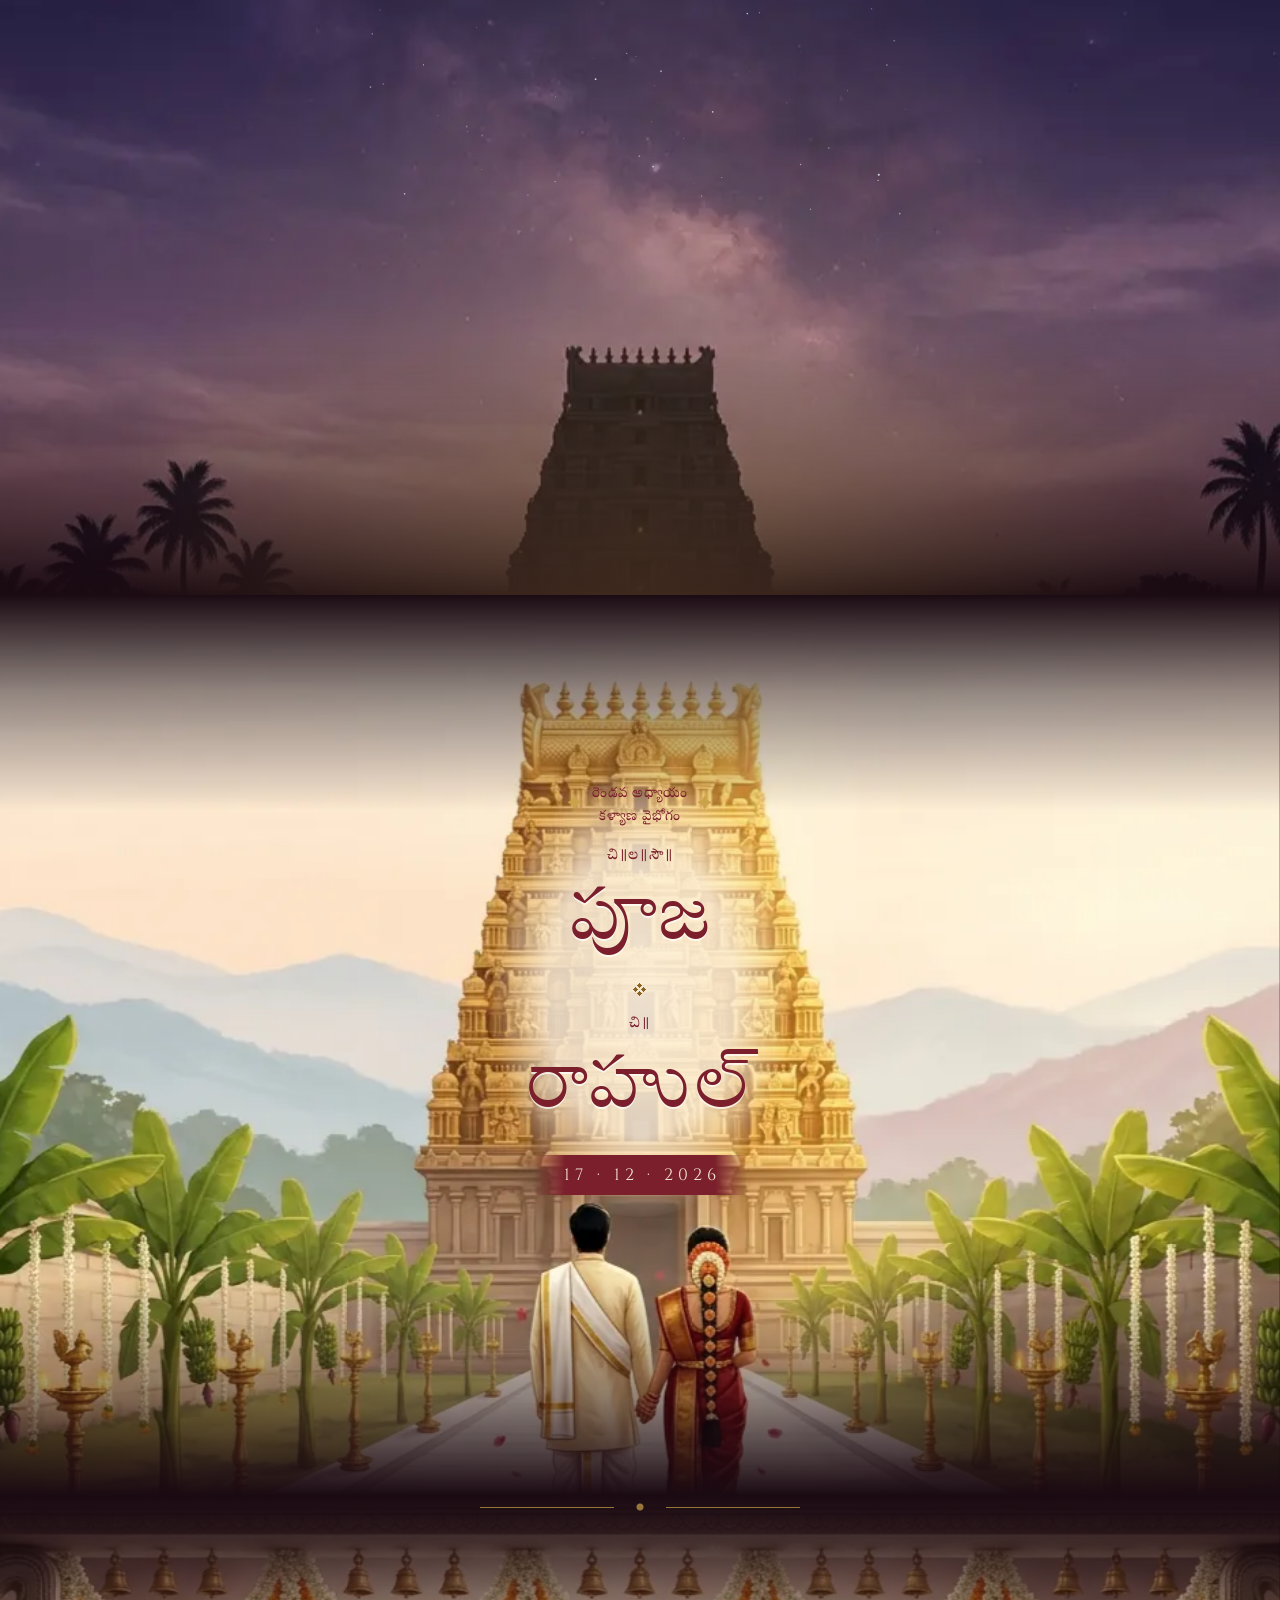
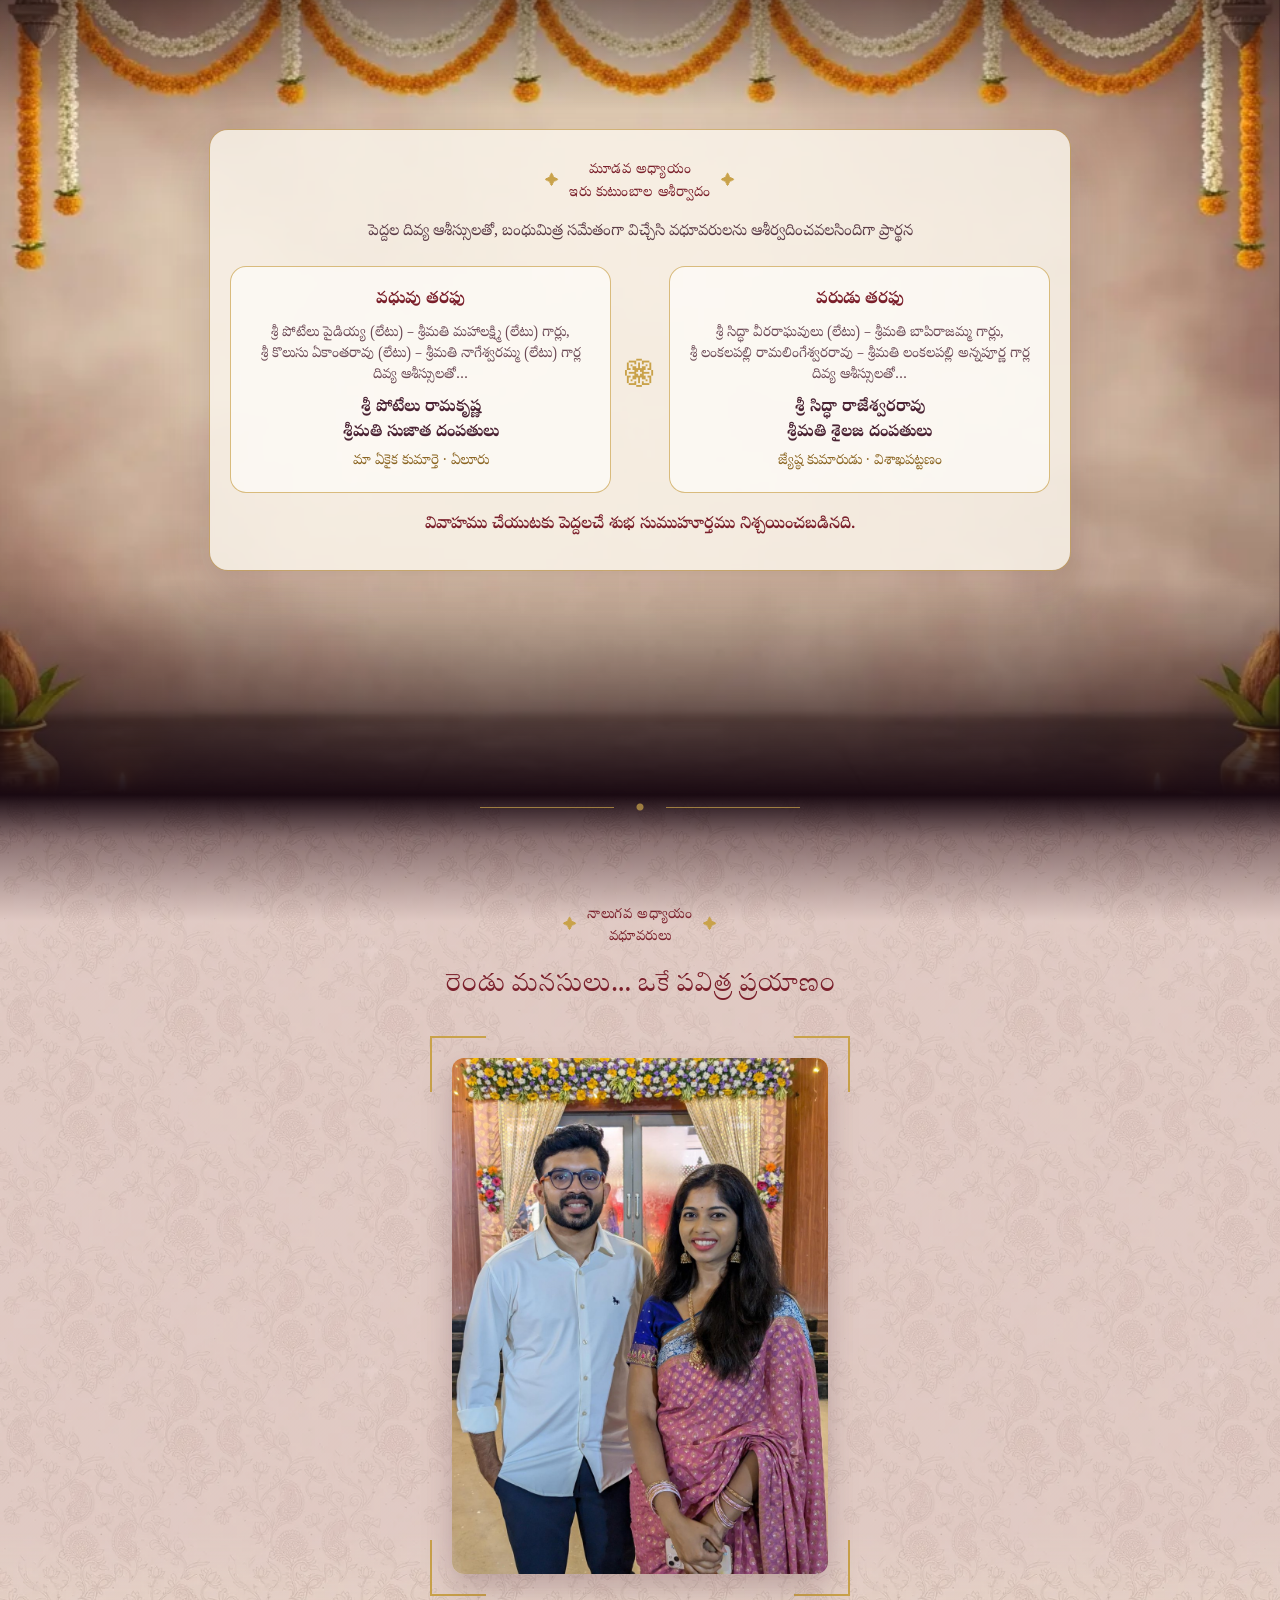
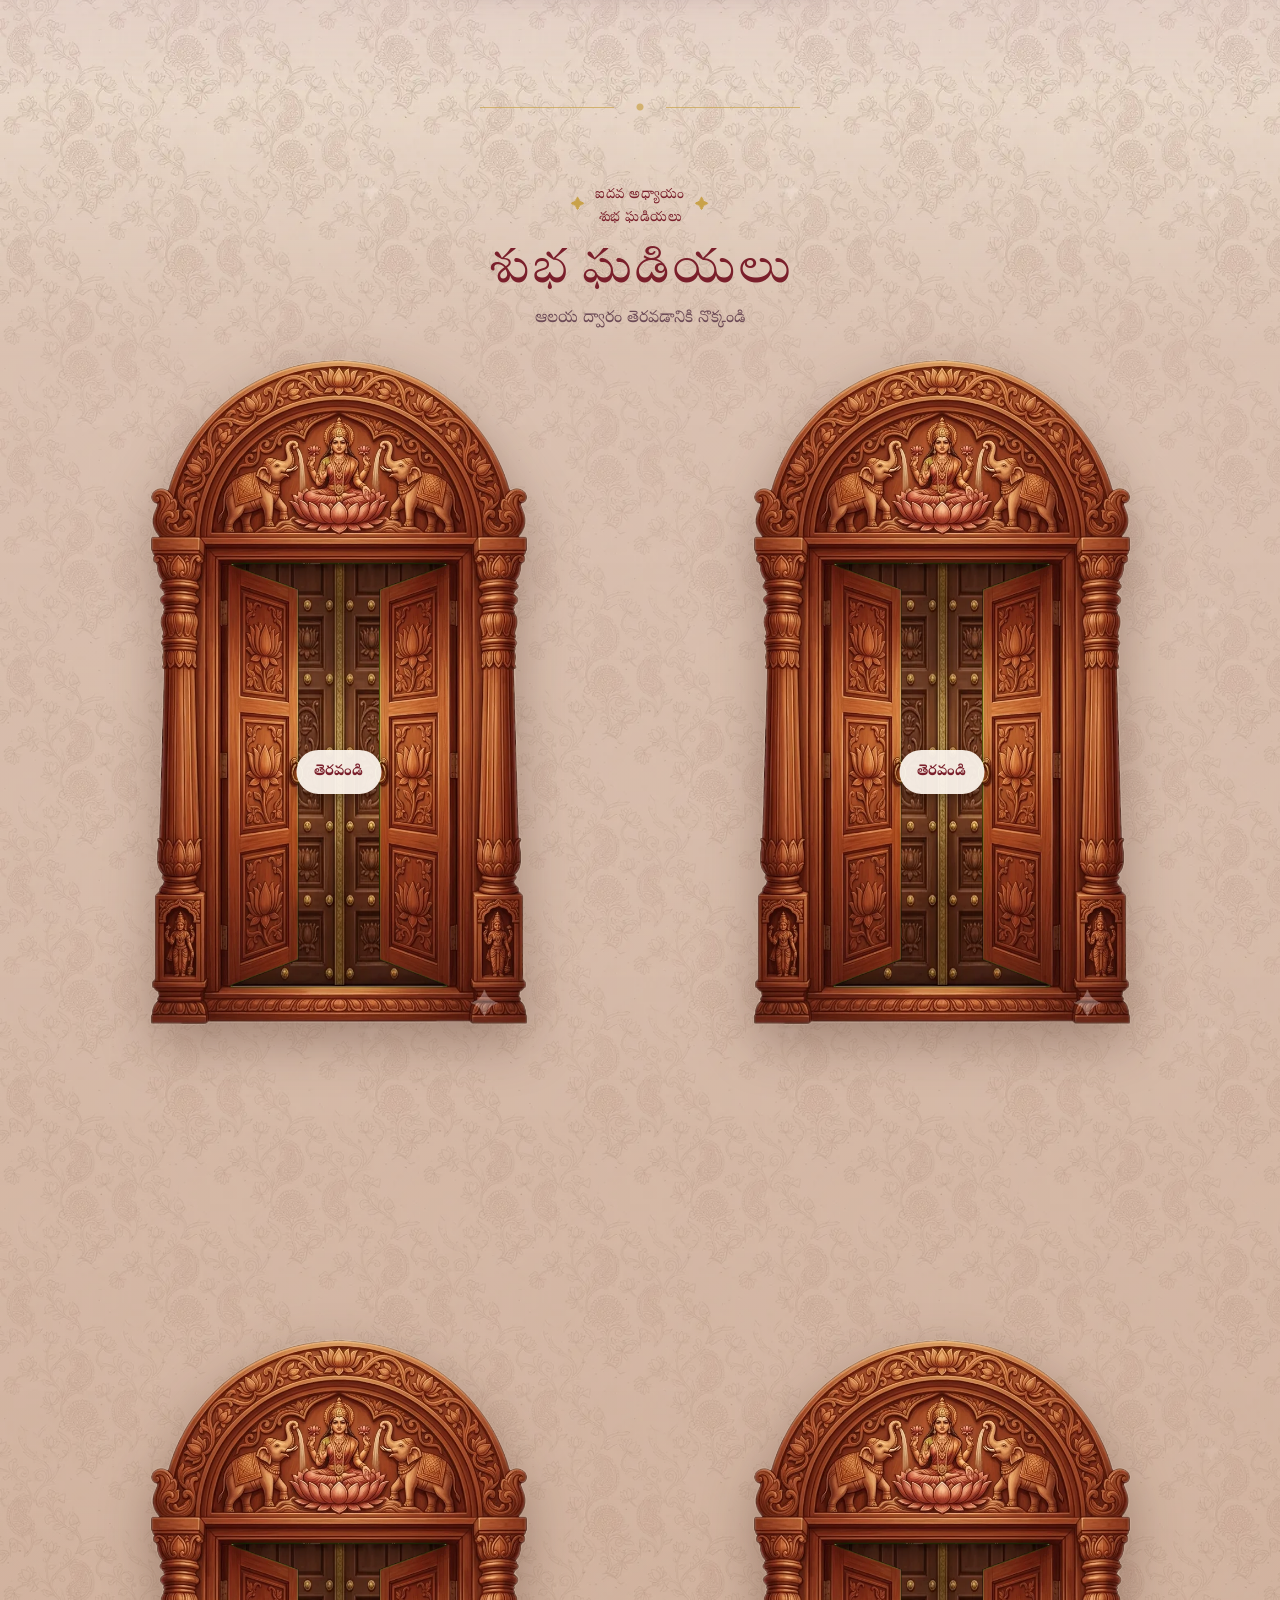
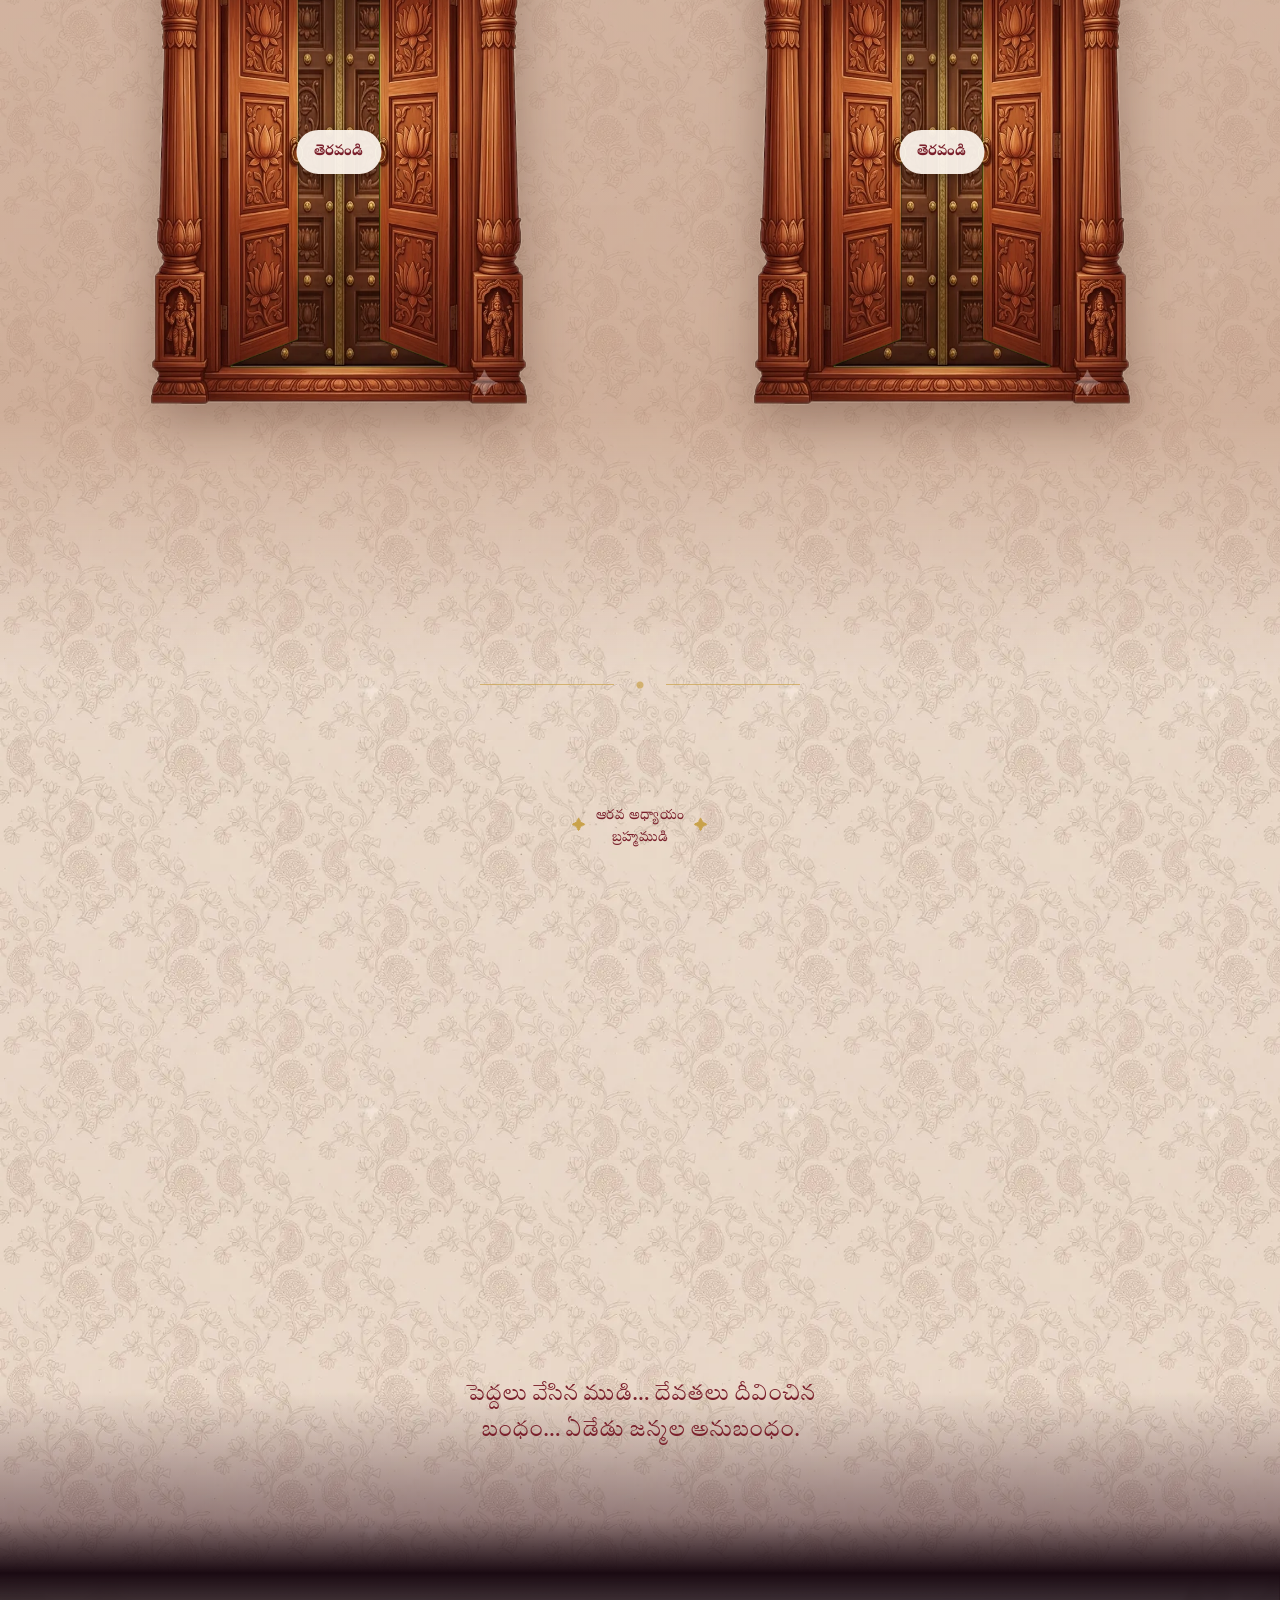
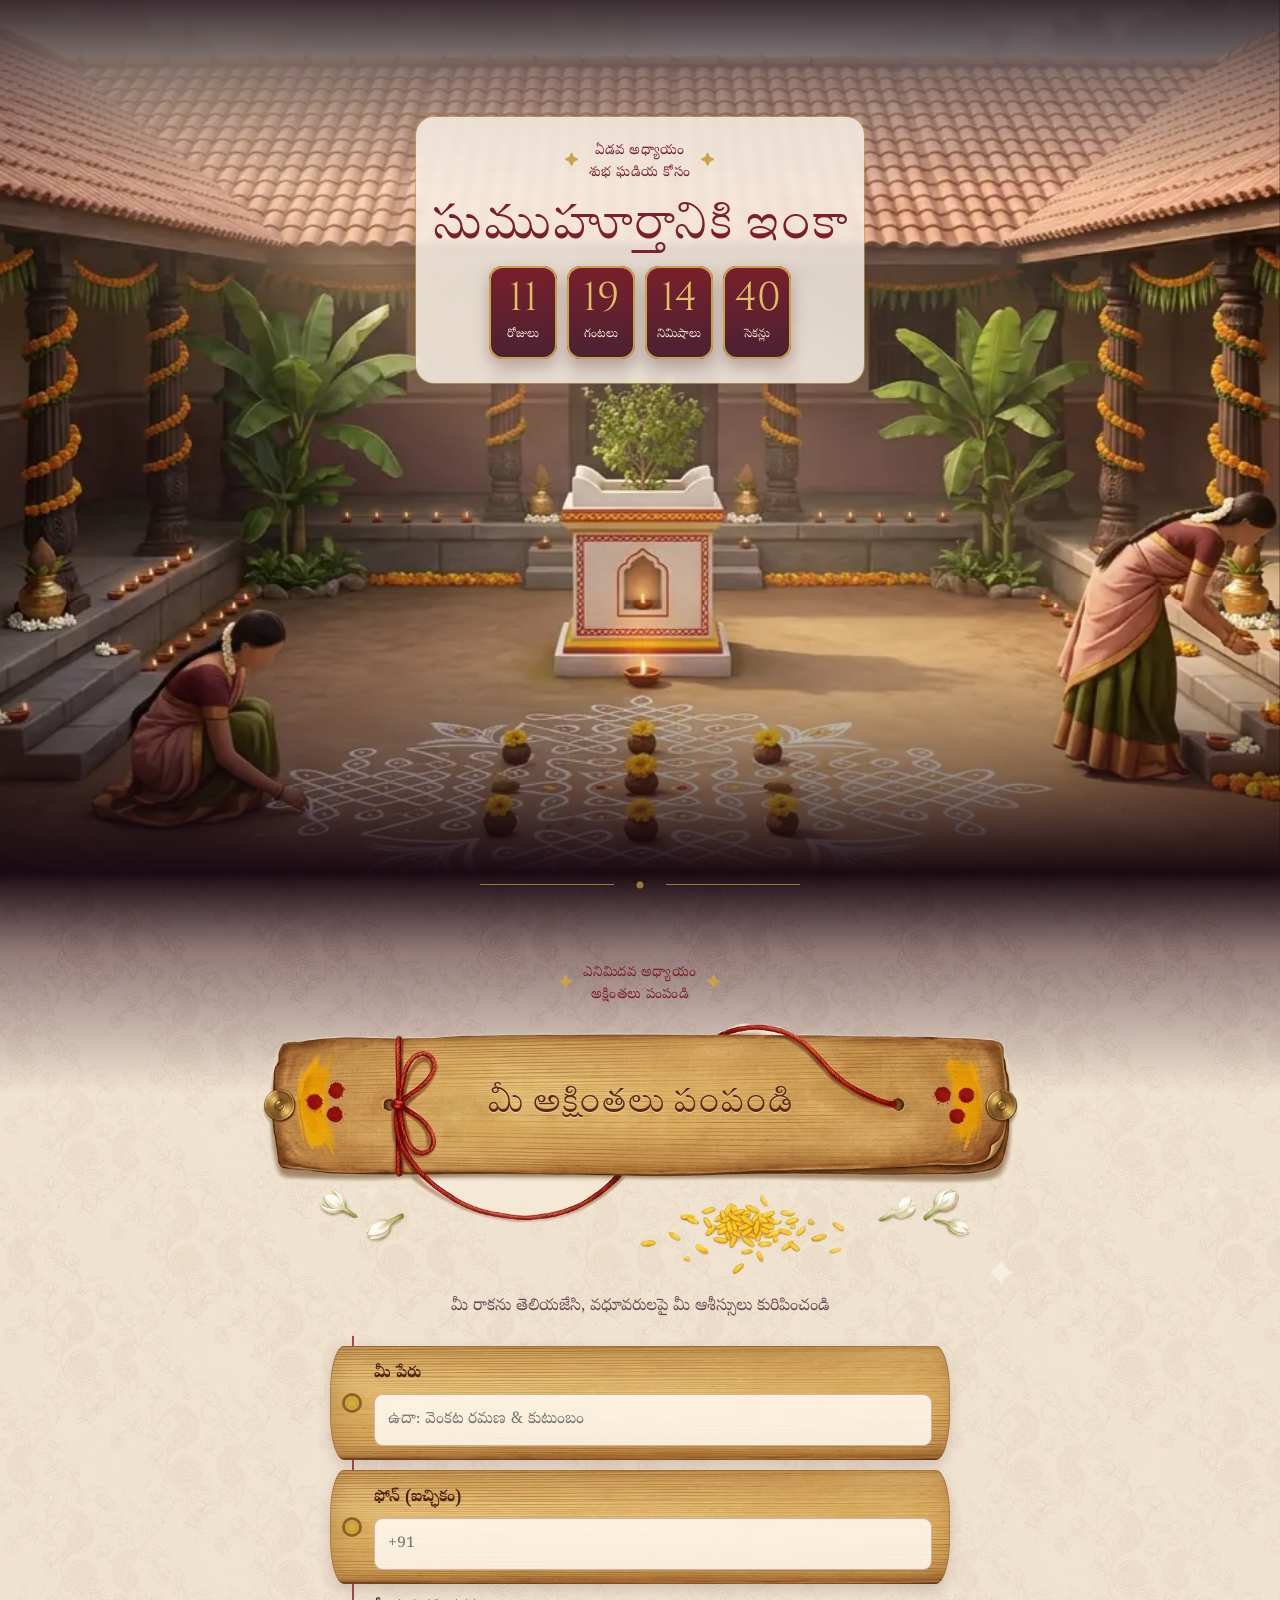
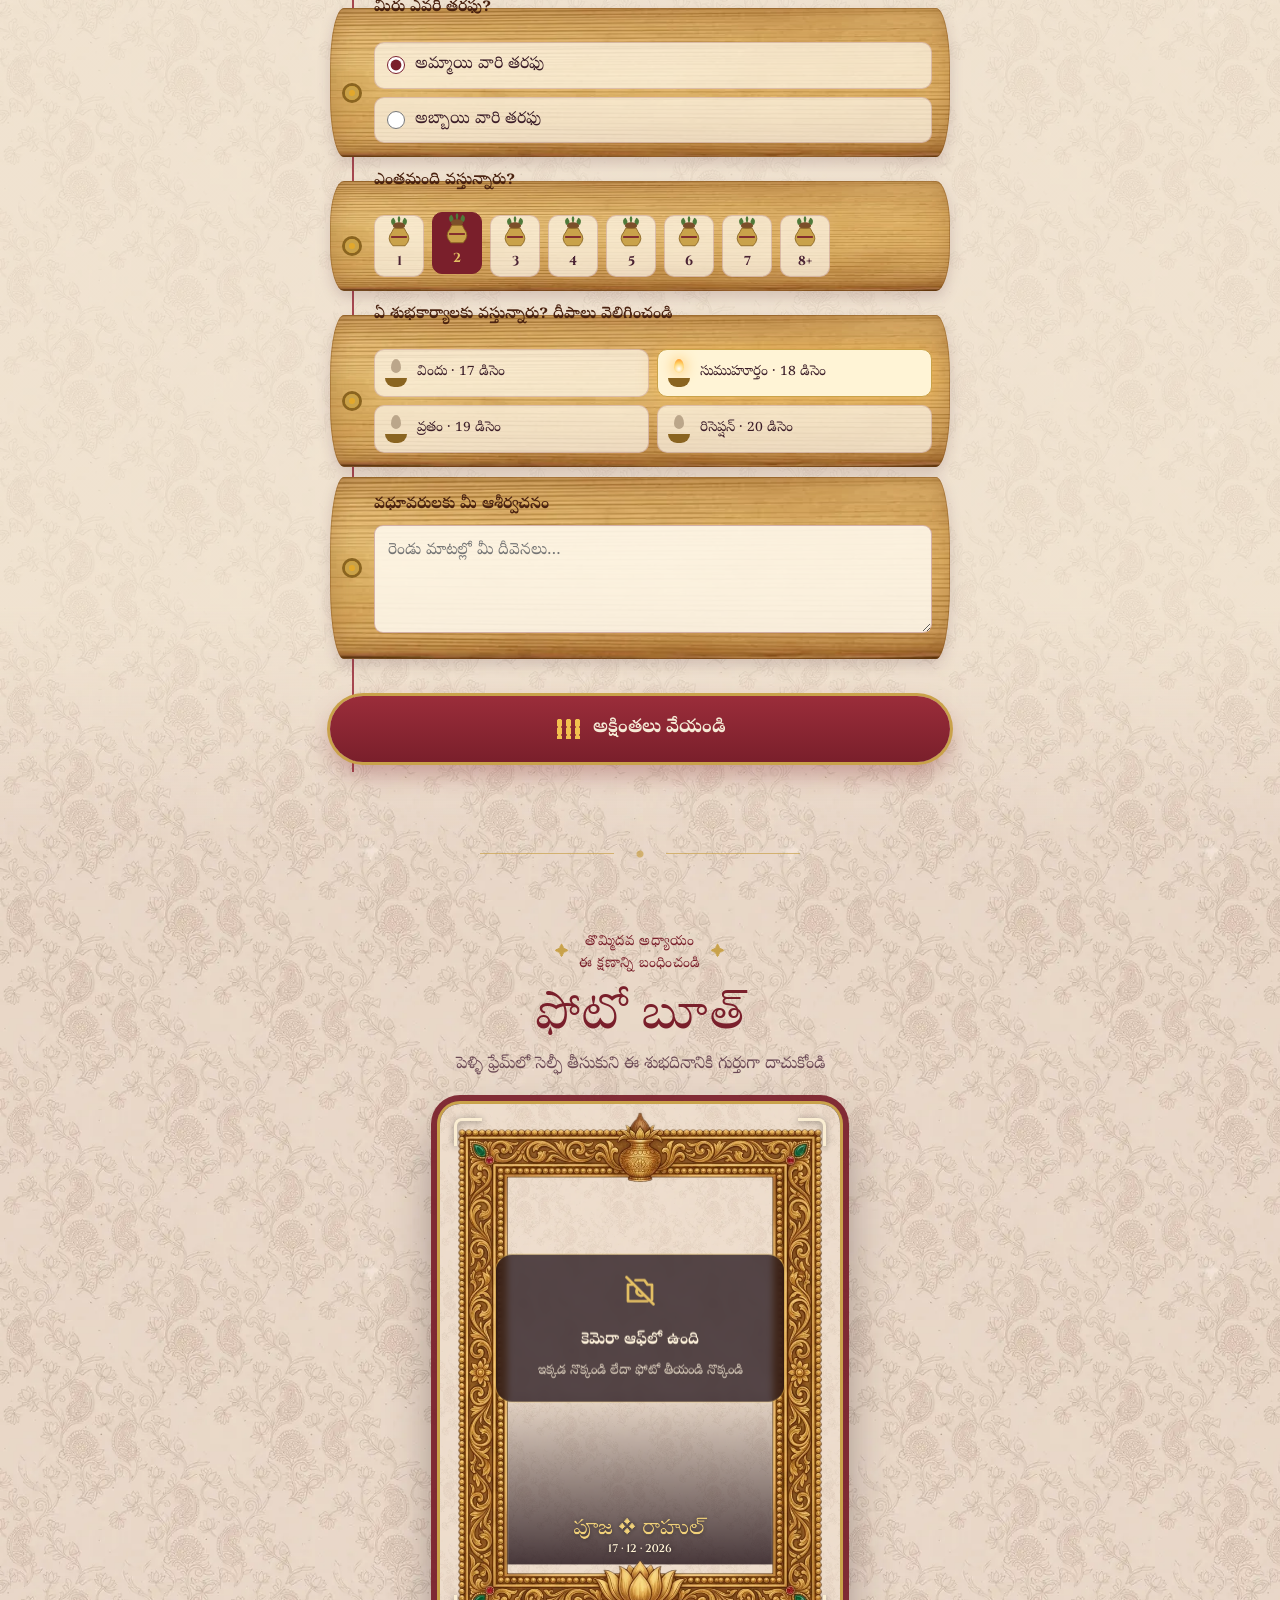
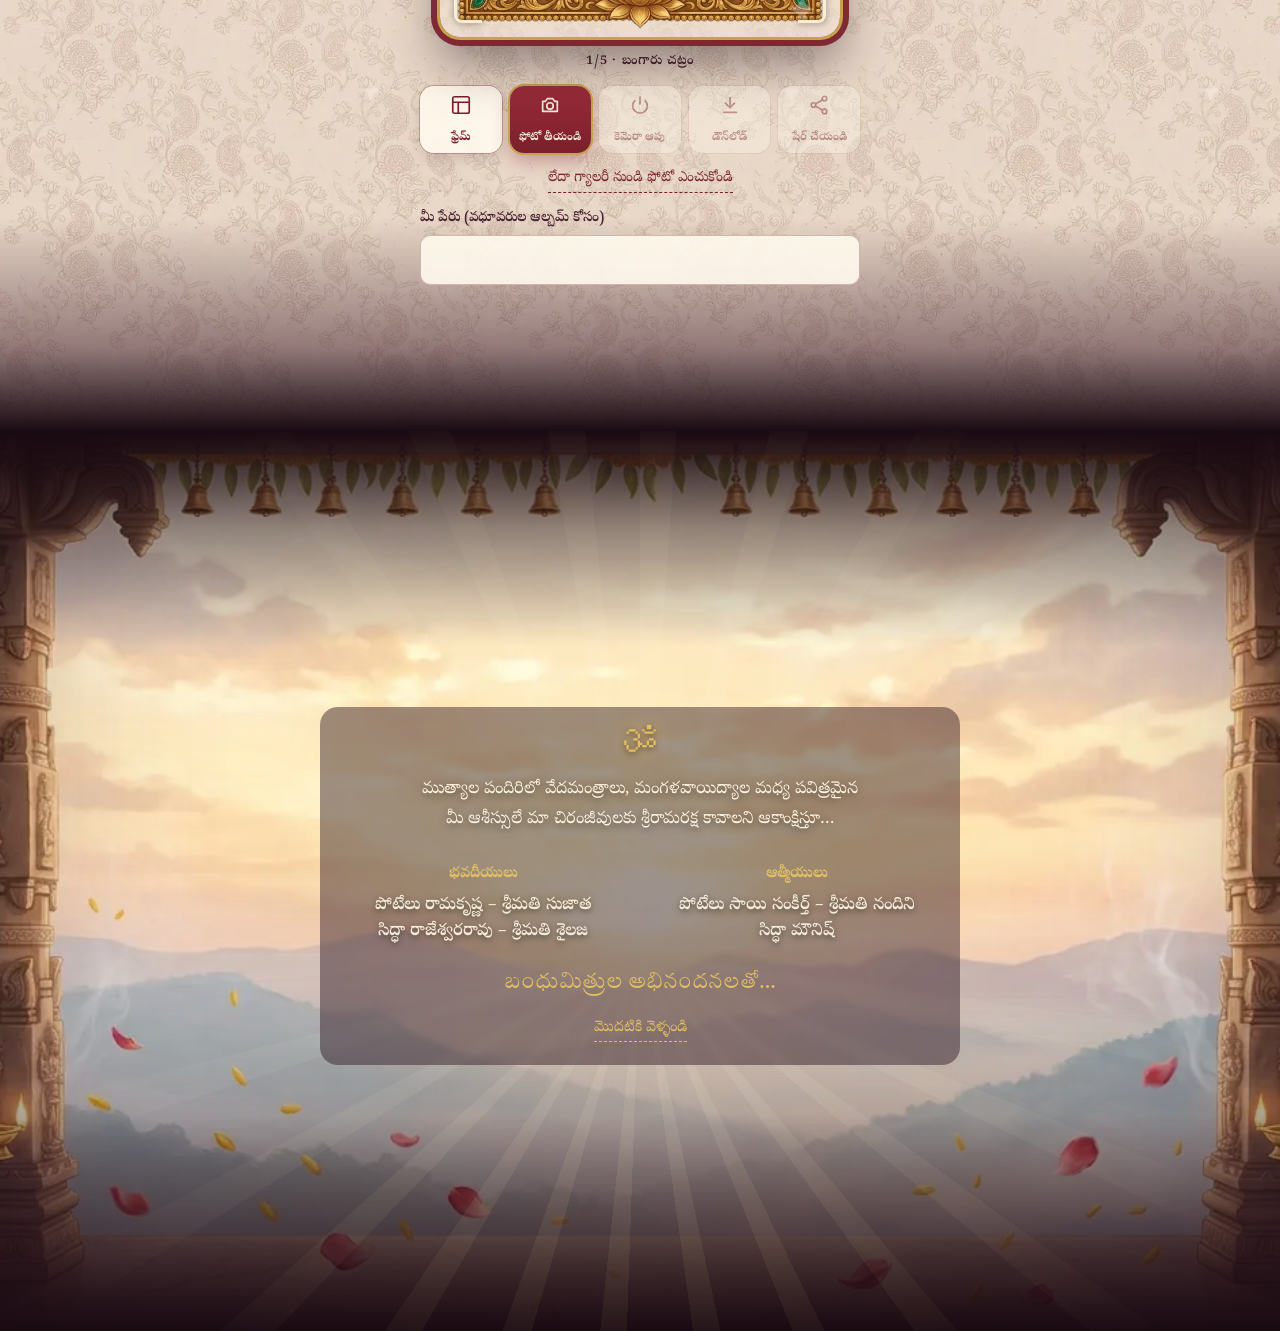
==== commit f5c5a7ee: "Couple photo: replace heavy gold frame with minimal Gold Corners frame Rounded photo with soft shado" ====
--- a/index.html
+++ b/index.html
@@ -172,7 +172,7 @@
     <p class="kicker" data-i18n="couple.kicker"></p>
     <p class="couple-line reveal" data-i18n="couple.line"></p>
     <div class="frames">
-      <figure class="tframe main reveal"><div class="tf-photo"><img src="assets/images/couple-1.jpg" alt="Pooja and Rahul" loading="lazy"></div><img class="tf-frame" src="assets/images/06_photo-frame.webp" alt=""></figure>
+      <figure class="tframe main reveal"><i class="tc tl"></i><i class="tc tr"></i><i class="tc bl"></i><i class="tc br"></i><div class="tf-photo"><img src="assets/images/couple-1.jpg" alt="Pooja and Rahul" loading="lazy"></div></figure>
     </div>
   </section>
 
--- a/css/style.css
+++ b/css/style.css
@@ -224,16 +224,21 @@
 .couple-line{font-family:var(--f-script);font-size:clamp(30px,8vw,44px);color:var(--maroon);margin-bottom:30px}
 html[lang="te"] .couple-line{font-family:var(--f-te-disp);font-size:24px}
 .frames{display:flex;gap:28px;justify-content:center;align-items:center;flex-wrap:wrap;max-width:1000px;width:100%}
-.tframe{position:relative;aspect-ratio:744/1050;transform-origin:50% 0;filter:drop-shadow(0 16px 24px rgba(74,34,51,.35))}
-.tf-photo{position:absolute;left:13%;top:12.6%;width:74%;height:76.4%;overflow:hidden;background:#e9dccd;border-radius:3px}
-.tf-photo img{width:100%;height:100%;object-fit:cover;object-position:50% 22%;transform:scale(1.08);transform-origin:50% 30%;transition:transform 6s ease}
+/* Gold Corners: rounded photo with four thin gold corner marks that draw in */
+.tframe{position:relative;aspect-ratio:3/4;padding:clamp(14px,4.5vw,22px);margin:0}
+.tf-photo{position:relative;width:100%;height:100%;overflow:hidden;border-radius:12px;background:#e9dccd;box-shadow:0 14px 30px rgba(74,34,51,.25)}
+.tf-photo img{width:100%;height:100%;object-fit:cover;object-position:50% 25%;transform:scale(1.06);transition:transform 6s ease}
 .tframe.in .tf-photo img{transform:scale(1)}
-.tf-frame{position:absolute;inset:0;width:100%;height:100%;pointer-events:none}
-.tframe.main{width:min(86vw,440px);margin-top:10px}
-.tframe.side{width:min(40vw,250px);margin-top:10px}
-.tframe.reveal{opacity:0;transform:rotateX(-70deg) translateY(-20px)}
+.tc{position:absolute;width:clamp(38px,12vw,56px);height:clamp(38px,12vw,56px);border:2px solid var(--gold);pointer-events:none;
+  opacity:0;transform:scale(.4);transition:opacity .9s var(--ease) .5s,transform 1.1s var(--ease) .5s}
+.tc.tl{top:0;left:0;border-right:0;border-bottom:0;transform-origin:0 0}
+.tc.tr{top:0;right:0;border-left:0;border-bottom:0;transform-origin:100% 0}
+.tc.bl{bottom:0;left:0;border-right:0;border-top:0;transform-origin:0 100%}
+.tc.br{bottom:0;right:0;border-left:0;border-top:0;transform-origin:100% 100%}
+.tframe.in .tc{opacity:1;transform:none}
+.tframe.main{width:min(84vw,420px)}
+.tframe.reveal{opacity:0;transform:translateY(24px)}
 .tframe.reveal.in{opacity:1;transform:none}
-@media(max-width:640px){.frames{gap:14px 4vw;align-items:flex-start}.tframe.main{order:-1;width:86vw;flex-basis:100%;max-width:86vw}.tframe.side{width:41vw}}
 
 /* =========================================================
    6. EVENTS — carved doors that open on their own
